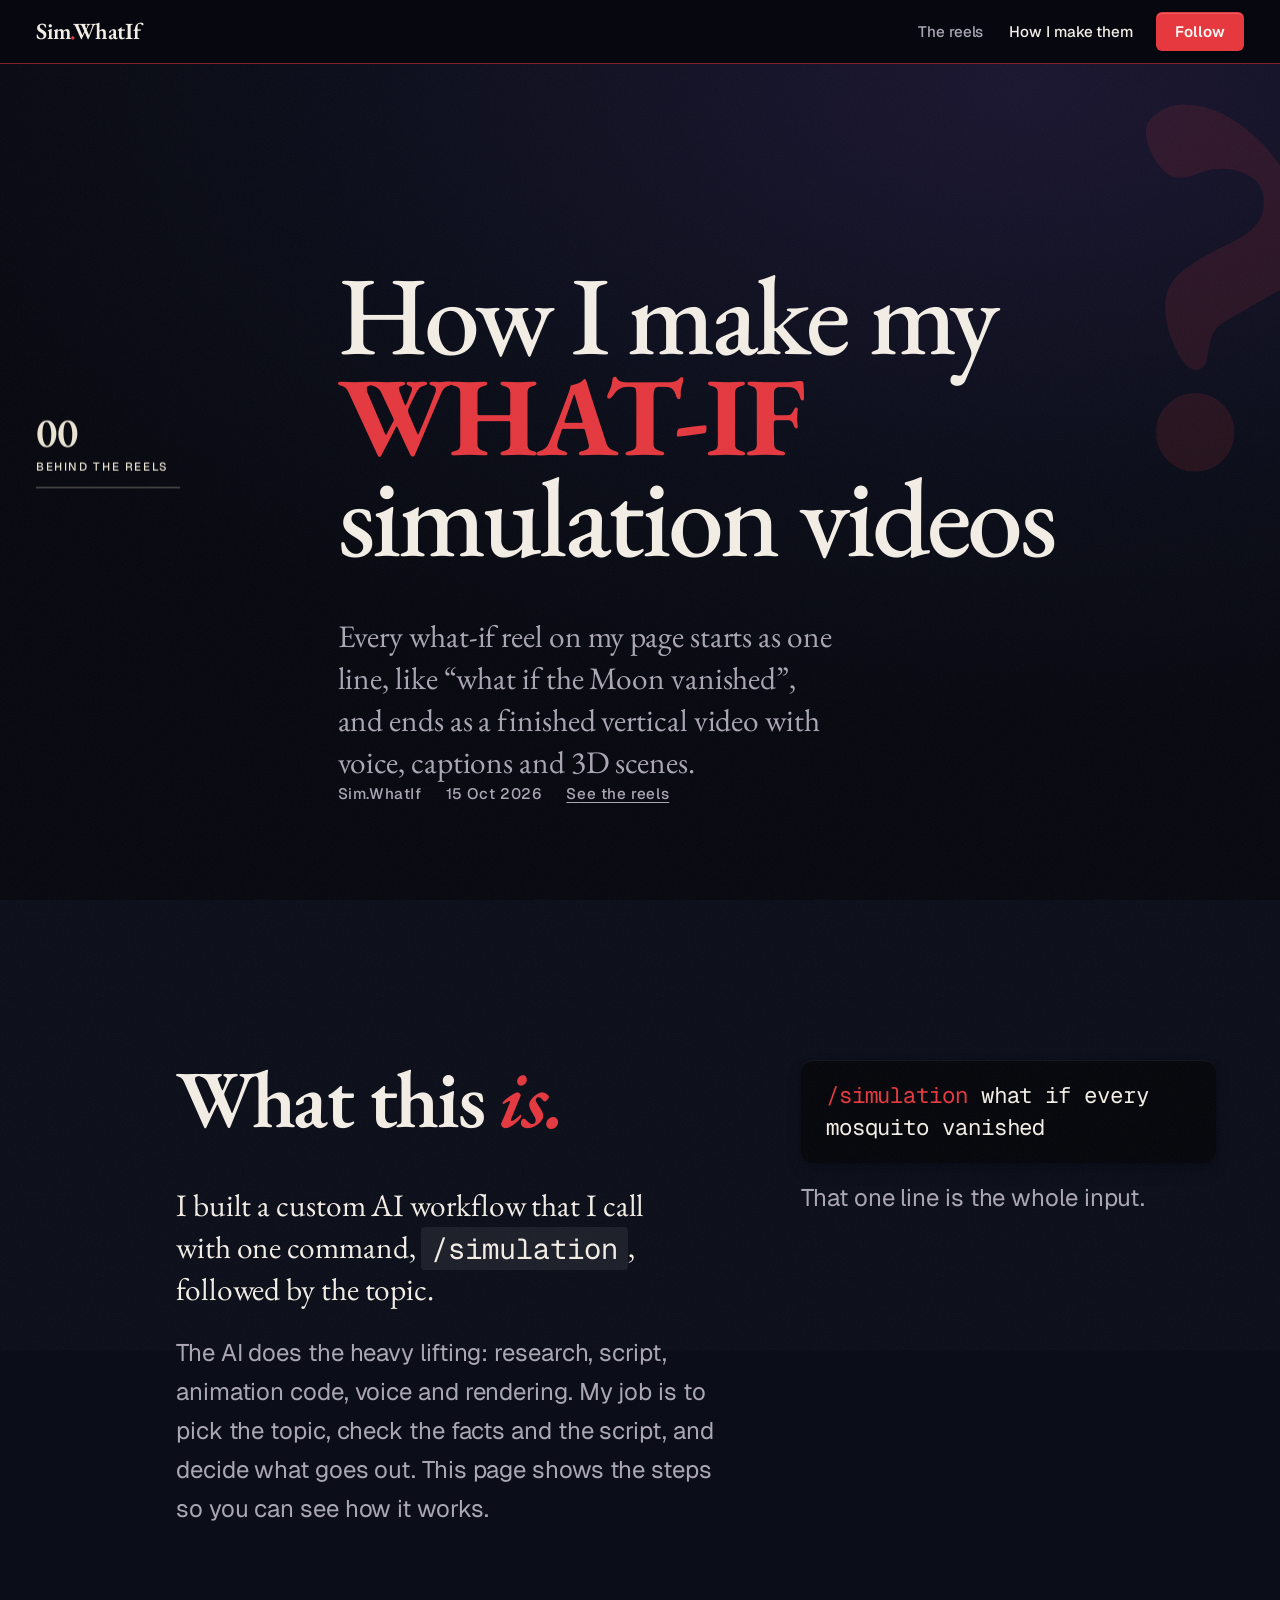
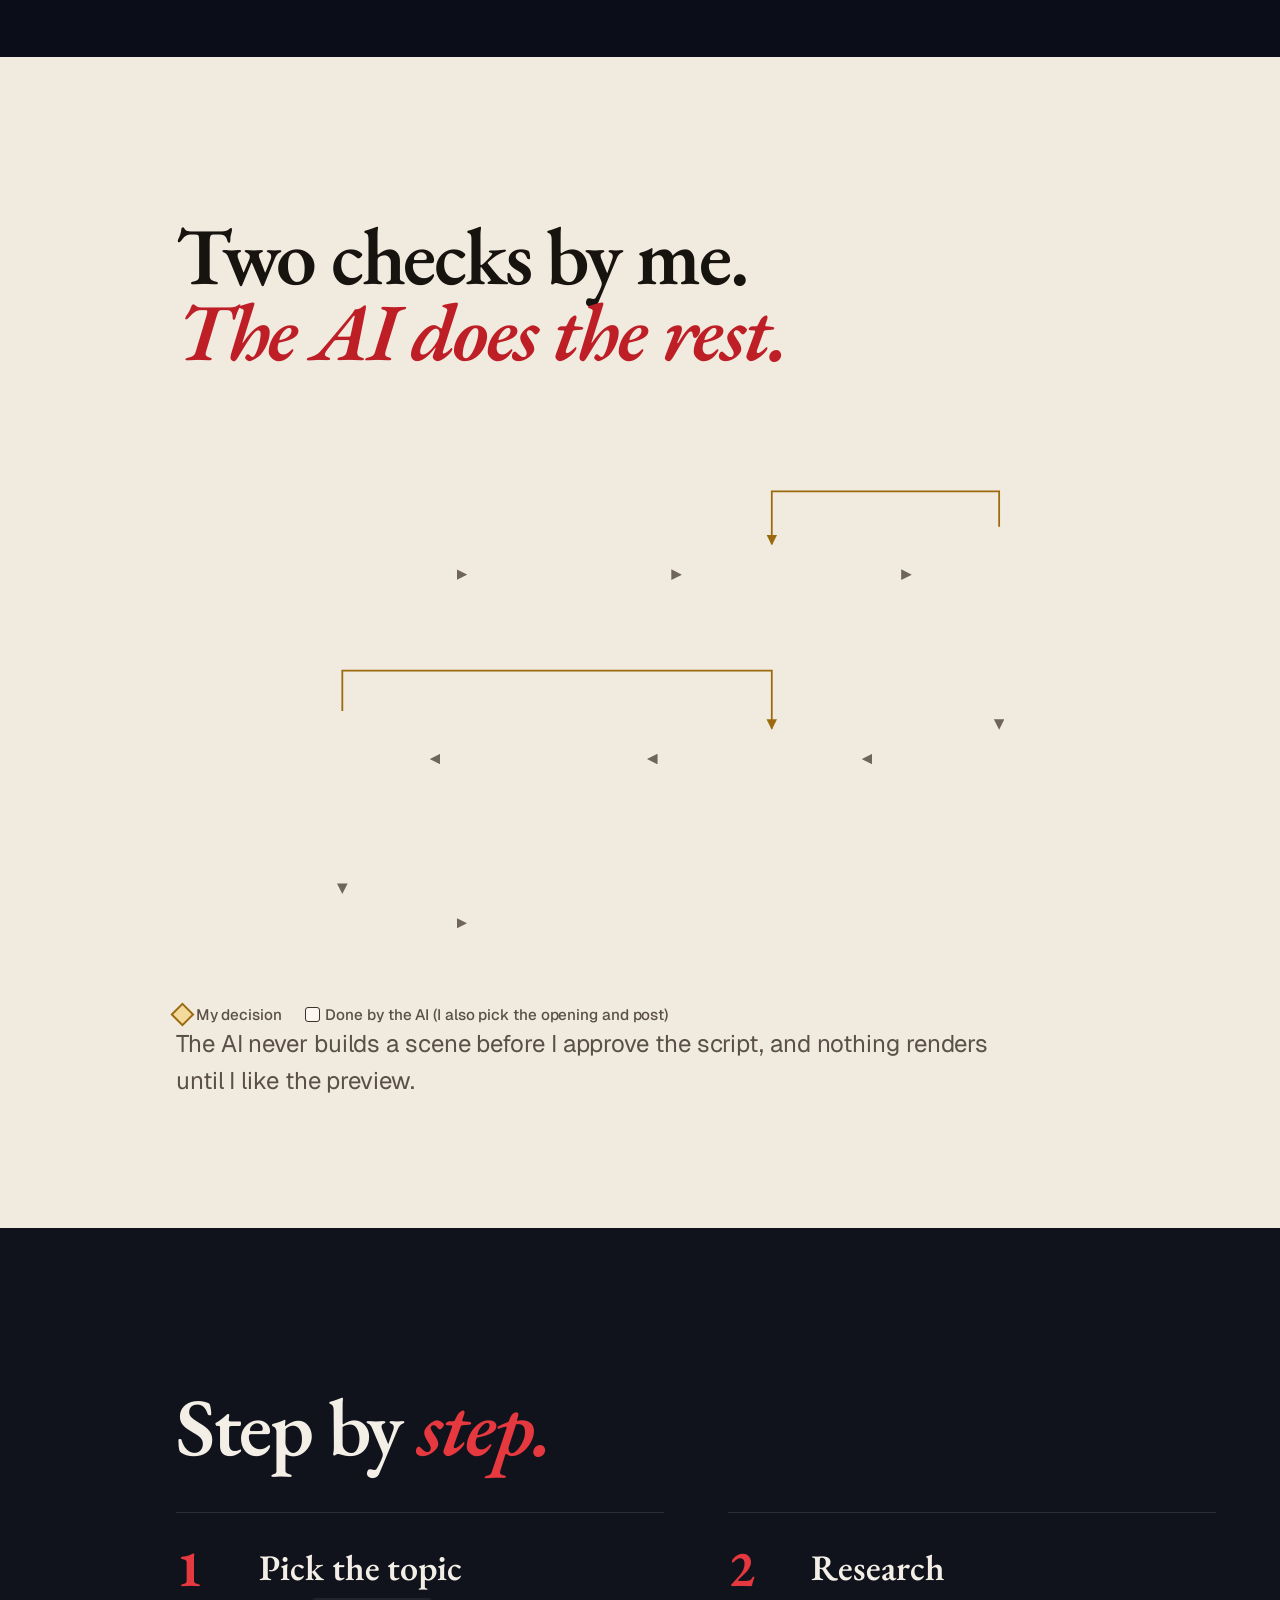
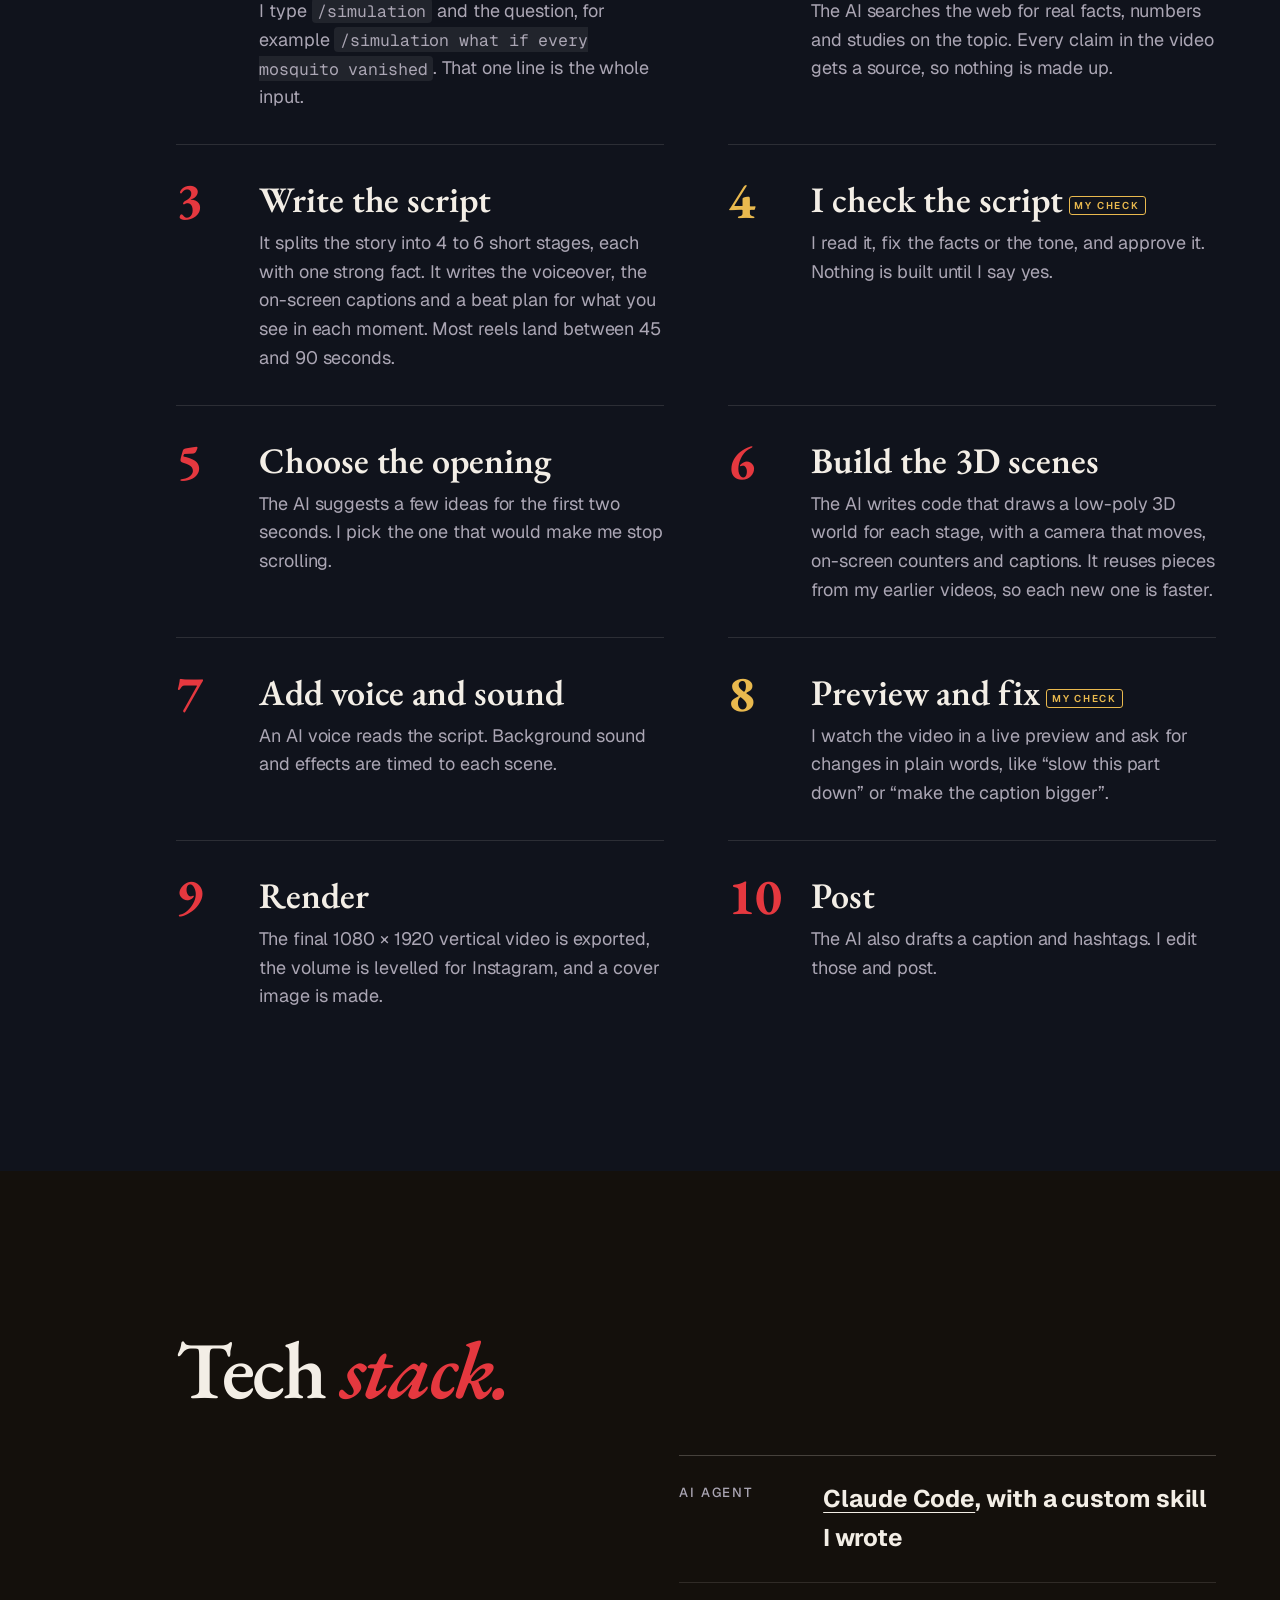
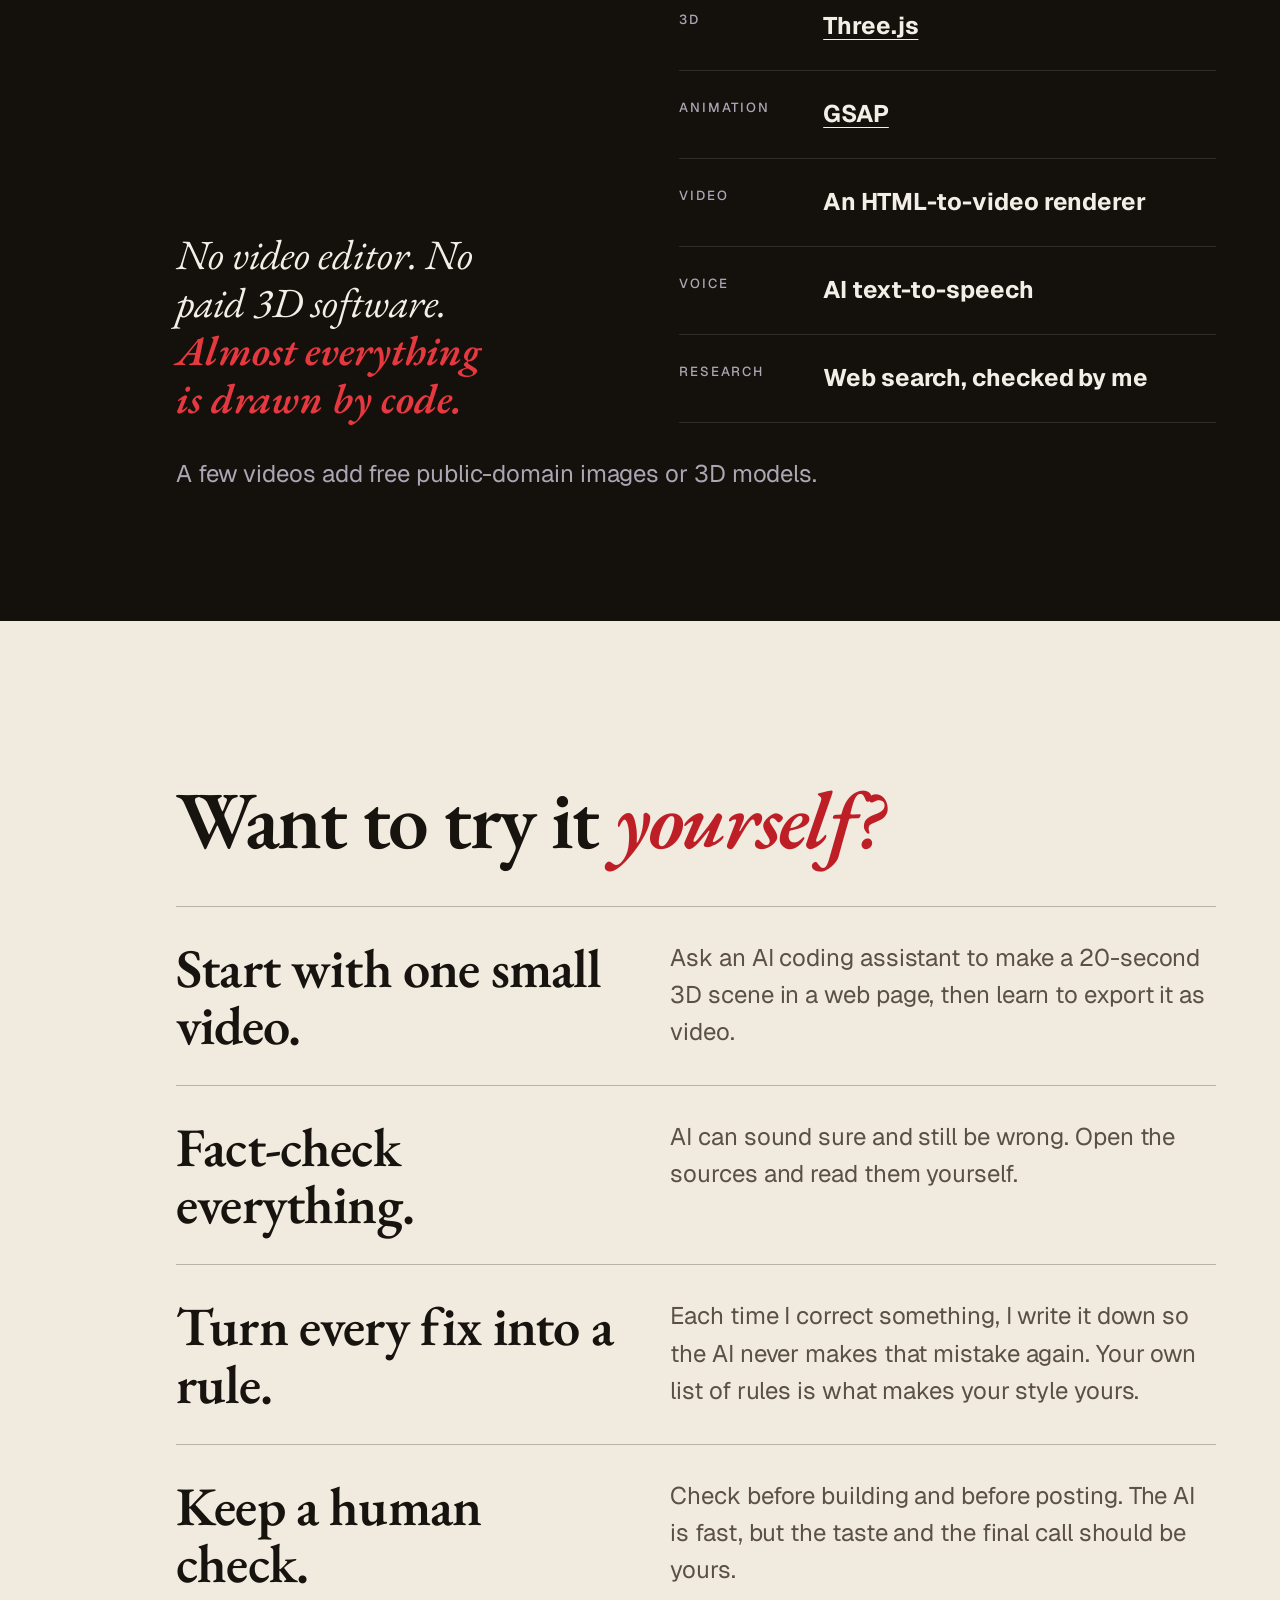
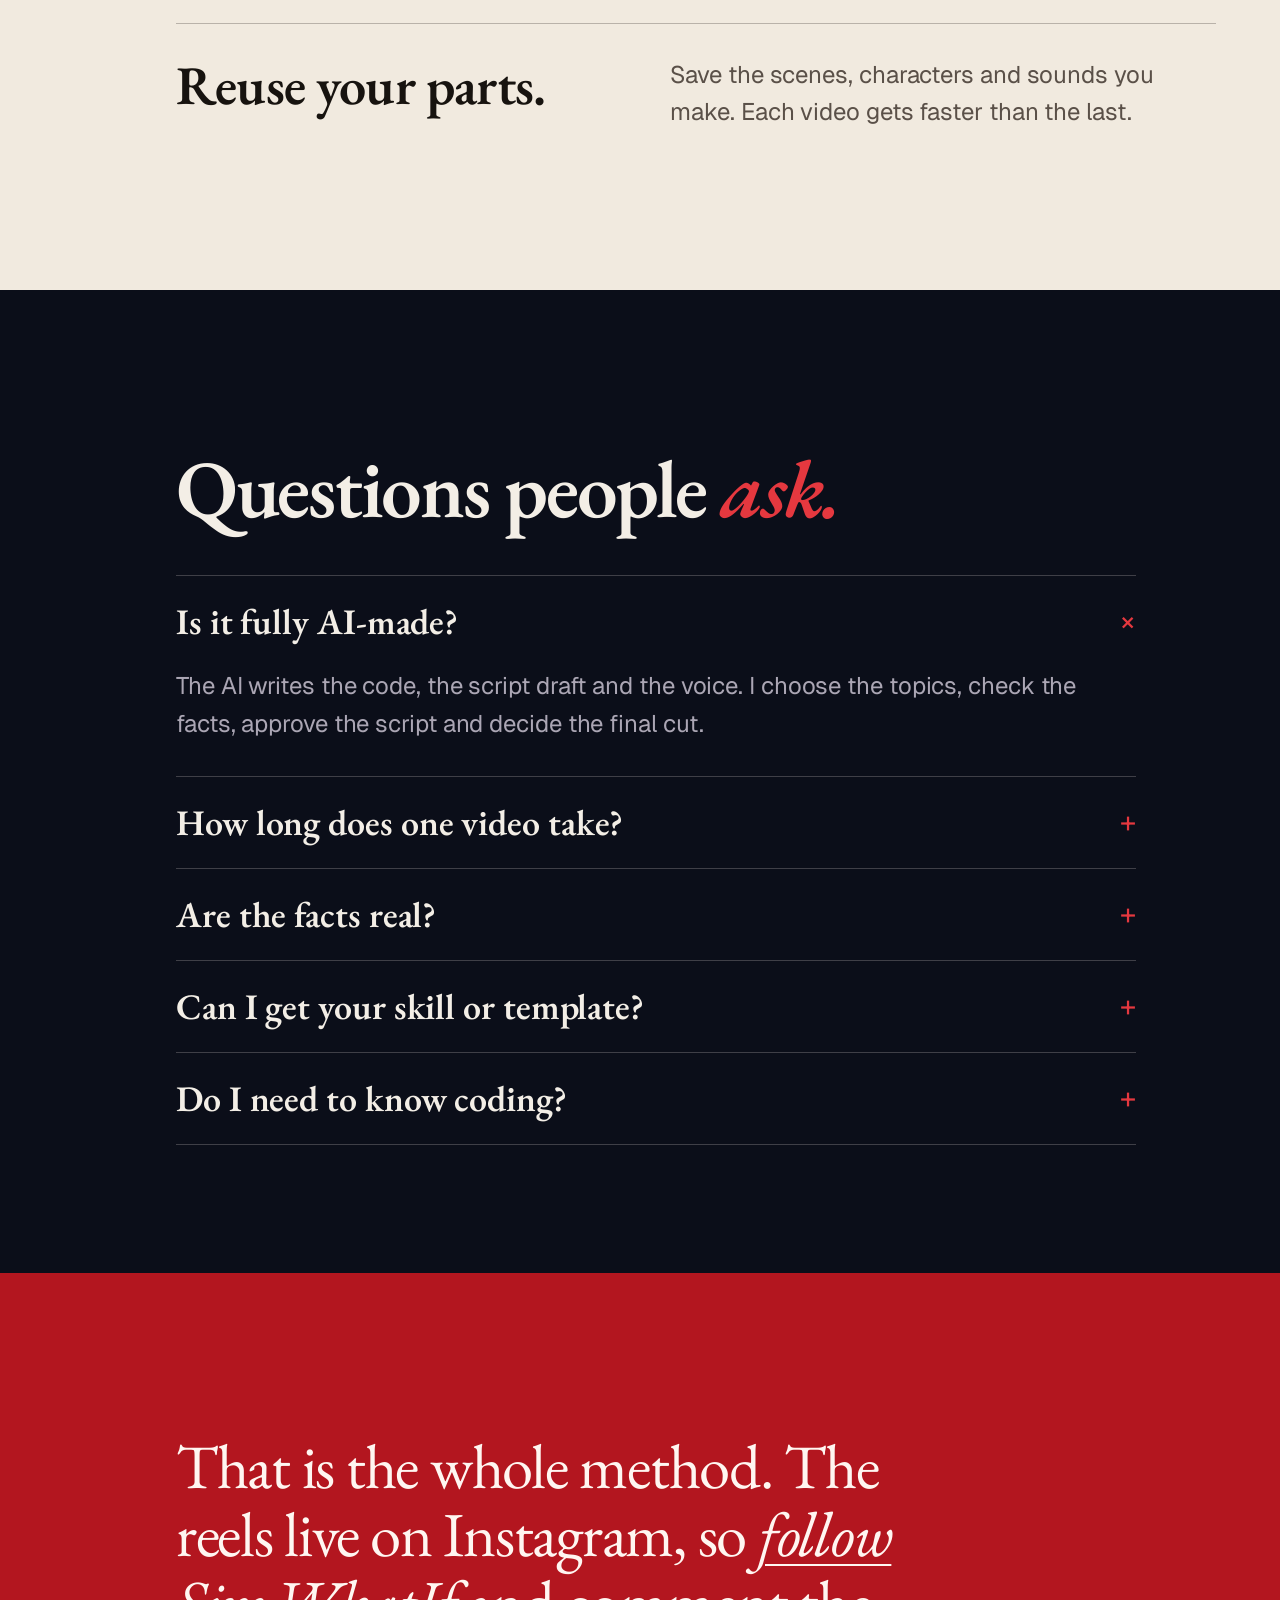
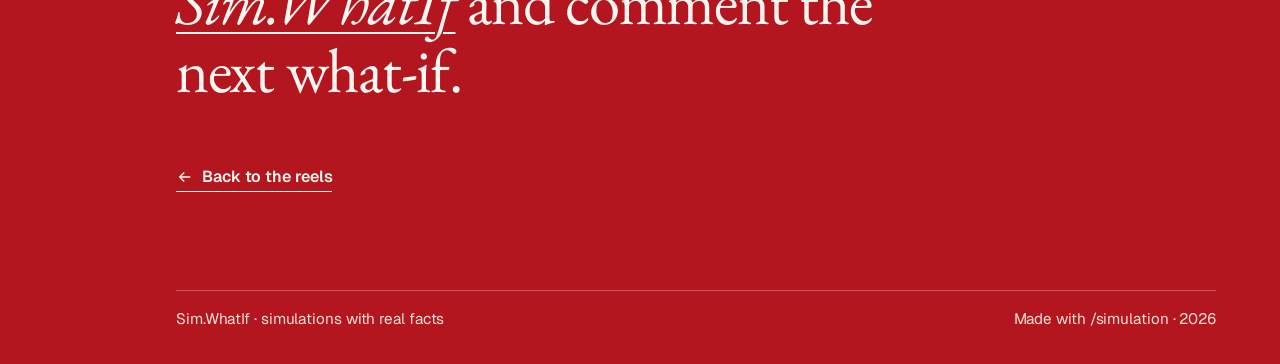
==== how.html @ ac02eaeb "Sim.WhatIf website: home page and how-I-make-them page Co-Authored-By: Claude Opus 5.5 <noreply@anth" ====
<!doctype html>
<html lang="en">
<head>
<meta charset="utf-8">
<meta name="viewport" content="width=device-width, initial-scale=1, viewport-fit=cover">
<title>How I make them · Sim.WhatIf</title>
<meta name="description" content="How every Sim.WhatIf reel is made: one line in, research, script, 3D scenes in code, voice and render, with two human checks.">
<link rel="icon" href="data:image/svg+xml,<svg xmlns='http://www.w3.org/2000/svg' viewBox='0 0 32 32'><rect width='32' height='32' rx='7' fill='%230A0D18'/><text x='16' y='23' font-family='Georgia,serif' font-size='19' font-weight='700' text-anchor='middle' fill='%23E5383F'>?</text></svg>">
<link rel="preconnect" href="https://fonts.googleapis.com">
<link rel="preconnect" href="https://fonts.gstatic.com" crossorigin>
<link rel="stylesheet" href="https://fonts.googleapis.com/css2?family=Geist:wght@400;500;600&family=Geist+Mono:wght@400&display=swap">
<link rel="preload" href="assets/EBGaramond.ttf" as="font" type="font/ttf" crossorigin>
<link rel="stylesheet" href="scrollcraft.css">
<link rel="stylesheet" href="site.css">
<style>
  .bar { grid-template-columns: 1fr auto; }
  .ch { position: relative; padding: calc(var(--bar-h) + var(--sc-9)) var(--sc-gutter) var(--sc-10); }
  .ch__in { max-width: 72rem; margin-inline: auto; padding-left: var(--folio-w, 0); }
  .ch h2 { font-family: var(--sc-font-display); font-weight: 600; font-size: clamp(2.6rem, 1.4rem + 4.6vw, 6rem); line-height: 0.94; letter-spacing: -0.028em; margin: 0 0 var(--sc-7); text-wrap: balance; }
  .ch h2 em { color: var(--sc-accent); font-style: italic; }
  .ch p { margin: 0; }
  .lead { font-family: var(--sc-font-display); font-size: clamp(1.35rem, 1rem + 1.2vw, 2.05rem); line-height: 1.34; max-width: 34ch; text-wrap: pretty; }
  .body { font-size: var(--sc-t-lg); line-height: 1.62; color: var(--sc-ink-soft); max-width: 58ch; }
  code { font-family: var(--sc-font-mono); font-size: 0.92em; padding: 0.1em 0.35em; border-radius: 4px; background: rgb(255 255 255 / 0.07); }

  /* paper chapters: hard cut to a light ground, ink and accents re-keyed */
  .paper { --sc-ink: #17130F; --sc-ink-soft: #5A5048; --sc-accent: #BE1F27; --gold: #9A6A0C; --sc-hairline: rgb(23 19 15 / 0.14); --sc-hairline-strong: rgb(23 19 15 / 0.26); background: #F1EADF; color: var(--sc-ink); }
  .paper code { background: rgb(23 19 15 / 0.07); }

  /* --------------------------------------------------------------- folio -- */
  .folio {
    position: fixed; z-index: 20; left: clamp(1rem, 3vw, 2.25rem); top: 50%; translate: 0 -50%;
    display: grid; gap: 0.35rem; width: 9rem; pointer-events: none; mix-blend-mode: difference; color: #F3EEE6;
  }
  .folio b { font: 600 2.6rem/1 var(--sc-font-display); font-variant-numeric: tabular-nums; }
  .folio span { font: 500 0.72rem/1.35 var(--sc-font-text); letter-spacing: 0.14em; text-transform: uppercase; }
  .folio__bar { height: 2px; background: rgb(243 238 230 / 0.25); position: relative; margin-top: 0.4rem; }
  .folio__bar i { position: absolute; inset: 0; transform-origin: 0 50%; transform: scaleX(0); background: #F3EEE6; }
  @media (min-width: 1180px) { :root { --folio-w: 7rem; } }
  @media (max-width: 1179px) { .folio { display: none; } }

  /* ---------------------------------------------------------- title page -- */
  .title { min-height: 100svh; display: grid; align-content: end; background: radial-gradient(90% 70% at 80% 10%, #1A1530 0%, #0A0D19 60%, #07080F 100%); padding-bottom: var(--sc-9); overflow: clip; }
  .title__q { position: absolute; right: -4vw; top: 6vh; font: 700 clamp(18rem, 10rem + 30vw, 46rem)/0.8 var(--sc-font-display); color: var(--sc-accent); opacity: 0.12; pointer-events: none; }
  .title h1 { font-family: var(--sc-font-display); font-weight: 500; font-size: clamp(3rem, 1.4rem + 7vw, 9.5rem); line-height: 0.9; letter-spacing: -0.03em; margin: 0; max-width: 13ch; text-wrap: balance; }
  .title h1 em { display: block; color: var(--sc-accent); font-weight: 700; font-style: normal; text-transform: uppercase; letter-spacing: -0.02em; }
  .title .lead { margin-top: var(--sc-7); color: var(--sc-ink-soft); }
  .byline { margin-top: var(--sc-7); display: flex; gap: var(--sc-5); flex-wrap: wrap; font: 500 var(--sc-t-sm)/1.4 var(--sc-font-text); color: var(--sc-ink-soft); letter-spacing: 0.04em; }
  .byline a { text-underline-offset: 0.2em; }

  /* ---------------------------------------------------------- ch1 intro -- */
  .ch--intro { background: #0B0E19; }
  .intro { display: grid; grid-template-columns: 1.15fr 0.85fr; gap: var(--sc-8); align-items: start; }
  .intro .body { margin-top: var(--sc-5); }
  .intro__cmd { margin-top: var(--sc-7); font: 400 clamp(1rem, 0.8rem + 0.8vw, 1.4rem)/1.4 var(--sc-font-mono); padding: 0.9em 1.1em; border-radius: var(--sc-r-md); background: #05060B; box-shadow: var(--sc-e2), inset 0 1px 0 rgb(255 255 255 / 0.06); }
  .intro__cmd b { color: var(--sc-accent); font-weight: 400; }

  /* ------------------------------------------------------- ch2 pipeline -- */
  .flow { margin-top: var(--sc-4); }
  .flow svg { display: block; width: 100%; height: auto; overflow: visible; }
  .flow .vert { display: none; }
  @media (max-width: 700px) { .flow .horiz { display: none; } .flow .vert { display: block; max-width: 26rem; margin-inline: auto; } }
  .flow text { font-family: var(--sc-font-text); }
  .n-box { fill: #FBF7F0; stroke: #3A322B; stroke-width: 1.25; }
  .n-dia { fill: #F1EADF; stroke: var(--gold); stroke-width: 2; transition: fill 300ms var(--sc-ease-out); }
  .n-dia.lit { fill: #F3D99A; }
  .n-post { stroke: var(--sc-accent); stroke-width: 2; }
  .n-label { font-size: 14px; fill: #17130F; }
  .n-strong { font-weight: 600; }
  .e-line { fill: none; stroke: #6F655B; stroke-width: 1.4; }
  .e-loop { stroke: var(--gold); stroke-dasharray: none; }
  .e-label { font-size: 12px; fill: #5A5048; }
  .node { transition: opacity 260ms var(--sc-ease-out), transform 260ms var(--sc-ease-out); }
  .flow__note { margin-top: var(--sc-7); max-width: 52ch; font-size: var(--sc-t-lg); line-height: 1.55; color: var(--sc-ink-soft); }
  .flow__key { margin-top: var(--sc-4); font: 500 var(--sc-t-sm)/1.4 var(--sc-font-text); color: var(--sc-ink-soft); display: flex; gap: var(--sc-5); flex-wrap: wrap; }
  .flow__key i { display: inline-block; width: 0.85em; height: 0.85em; margin-right: 0.45em; vertical-align: -0.08em; }
  .k-me { background: #F3D99A; outline: 2px solid var(--gold); rotate: 45deg; }
  .k-ai { background: #FBF7F0; outline: 1.25px solid #3A322B; border-radius: 2px; }

  /* ---------------------------------------------------------- ch3 steps -- */
  .ch--steps { background: #10131C; }
  .steps { list-style: none; margin: 0; padding: 0; display: grid; grid-template-columns: 1fr 1fr; column-gap: var(--sc-8); }
  .steps li { display: grid; grid-template-columns: 4.2rem 1fr; gap: var(--sc-4); padding: var(--sc-6) 0; border-top: 1px solid var(--sc-hairline); }
  .steps li > b { font: 700 3.2rem/0.9 var(--sc-font-display); color: var(--sc-accent); font-variant-numeric: lining-nums; }
  .steps h3 { margin: 0.15rem 0 var(--sc-2); font-family: var(--sc-font-display); font-weight: 600; font-size: var(--sc-t-xl); line-height: 1.15; }
  .steps p { color: var(--sc-ink-soft); line-height: 1.6; }
  .steps li.me > b { color: var(--gold); }
  .steps li.me h3::after { content: "my check"; margin-left: 0.6em; padding: 0.2em 0.5em; vertical-align: 0.3em; font: 600 0.62rem/1 var(--sc-font-text); letter-spacing: 0.18em; text-transform: uppercase; color: var(--gold); border: 1.5px solid var(--gold); border-radius: 3px; }

  /* ---------------------------------------------------------- ch4 stack -- */
  .ch--stack { background: #14100C; }
  .stack-grid { display: grid; grid-template-columns: 0.9fr 1.1fr; gap: var(--sc-8); align-items: end; }
  .stack-list { list-style: none; margin: 0; padding: 0; border-top: 1px solid var(--sc-hairline-strong); }
  .stack-list li { display: grid; grid-template-columns: 8rem 1fr; gap: var(--sc-4); padding: var(--sc-5) 0; border-bottom: 1px solid var(--sc-hairline); font-size: var(--sc-t-lg); }
  .stack-list span { font: 500 var(--sc-t-xs)/2 var(--sc-font-text); letter-spacing: 0.14em; text-transform: uppercase; color: var(--sc-ink-soft); }
  .stack-list a { text-underline-offset: 0.2em; text-decoration-thickness: 1px; }
  .big-note { font-family: var(--sc-font-display); font-style: italic; font-size: clamp(1.6rem, 1rem + 2vw, 2.8rem); line-height: 1.15; max-width: 16ch; }
  .big-note b { color: var(--sc-accent); font-weight: 600; }

  /* ----------------------------------------------------------- ch5 tips -- */
  .tips { list-style: none; margin: 0; padding: 0; counter-reset: tip; }
  .tips li { display: grid; grid-template-columns: minmax(14rem, 0.9fr) 1.1fr; gap: var(--sc-7); padding: var(--sc-6) 0; border-top: 1px solid var(--sc-hairline-strong); }
  .tips h3 { margin: 0; font-family: var(--sc-font-display); font-weight: 600; font-size: var(--sc-t-2xl); line-height: 1.05; letter-spacing: -0.015em; }
  .tips p { font-size: var(--sc-t-lg); line-height: 1.55; color: var(--sc-ink-soft); max-width: 46ch; }

  /* ------------------------------------------------------------ ch6 faq -- */
  .ch--faq { background: #0B0E19; }
  .faq { border-top: 1px solid var(--sc-hairline-strong); max-width: 60rem; }
  .faq details { border-bottom: 1px solid var(--sc-hairline-strong); }
  .faq summary {
    list-style: none; cursor: pointer; display: flex; justify-content: space-between; align-items: center; gap: var(--sc-5);
    padding: var(--sc-5) 0; font-family: var(--sc-font-display); font-weight: 600; font-size: var(--sc-t-xl); line-height: 1.2;
  }
  .faq summary::-webkit-details-marker { display: none; }
  .faq summary::after { content: "+"; flex: none; font: 400 1.8rem/1 var(--sc-font-text); color: var(--sc-accent); transition: rotate 200ms var(--sc-ease-out); }
  .faq details[open] summary::after { rotate: 45deg; }
  .faq details p { padding: 0 0 var(--sc-6); max-width: 58ch; font-size: var(--sc-t-lg); line-height: 1.6; color: var(--sc-ink-soft); }
  @media (hover: hover) and (pointer: fine) { .faq summary:hover { color: var(--sc-accent); } }

  /* -------------------------------------------------------------- colophon -- */
  .colophon { --sc-ink: #FFF6F1; --sc-ink-soft: #FFE1DA; color: var(--sc-ink); background: #B3161F; padding: calc(var(--bar-h) + var(--sc-9)) var(--sc-gutter) var(--sc-6); }
  .colophon__in { max-width: 72rem; margin-inline: auto; padding-left: var(--folio-w, 0); }
  .colophon p.end { font-family: var(--sc-font-display); font-size: clamp(2rem, 1.2rem + 3.4vw, 4.6rem); line-height: 1.08; letter-spacing: -0.02em; max-width: 24ch; margin: 0; }
  .colophon p.end a { text-decoration-thickness: 2px; text-underline-offset: 0.12em; font-style: italic; }
  @media (hover: hover) and (pointer: fine) { .colophon p.end a:hover { text-decoration-thickness: 4px; } }
  .colophon .back { margin-top: var(--sc-8); display: inline-flex; gap: 0.5em; align-items: center; font: 600 1rem/1 var(--sc-font-text); text-decoration: none; border-bottom: 1px solid currentColor; padding-bottom: 0.3em; }
  .colophon .foot { margin-top: var(--sc-9); display: flex; justify-content: space-between; flex-wrap: wrap; gap: var(--sc-4); border-top: 1px solid rgb(255 246 241 / 0.3); padding-top: var(--sc-4); font-size: var(--sc-t-sm); color: var(--sc-ink-soft); }
  .colophon a:focus-visible, .paper a:focus-visible, .paper summary:focus-visible { outline-color: currentColor; }

  @media (max-width: 860px) {
    .intro, .stack-grid { grid-template-columns: 1fr; gap: var(--sc-6); }
    .steps { grid-template-columns: 1fr; }
    .tips li { grid-template-columns: 1fr; gap: var(--sc-3); }
    .ch { padding-top: calc(var(--bar-h) + var(--sc-8)); padding-bottom: var(--sc-9); }
    .stack-list li { grid-template-columns: 6.2rem 1fr; }
    .steps li { grid-template-columns: 3.2rem 1fr; }
    .steps li > b { font-size: 2.5rem; }
  }
</style>
</head>
<body>

<div class="sc-grain" aria-hidden="true"></div>

<header class="bar">
  <a class="bar__mark" href="index.html" aria-label="Sim.WhatIf home">Sim<i>.</i>WhatIf</a>
  <div class="bar__right">
    <a class="bar__link" href="index.html">The reels</a>
    <a class="bar__link" href="how.html" aria-current="page">How I make them</a>
    <a class="btn" href="https://www.instagram.com/sim.whatif/" rel="noopener" target="_blank">Follow</a>
  </div>
</header>

<aside class="folio" aria-hidden="true"><b id="folioNum">00</b><span id="folioTitle">Title</span><span class="folio__bar"><i id="folioBar"></i></span></aside>

<main>

  <!-- TITLE PAGE: type only -->
  <section class="ch title" data-sc-act="flow" data-chapter="00" data-title="Behind the reels">
    <span class="title__q" aria-hidden="true">?</span>
    <div class="ch__in" data-sc-in data-sc-stagger="90">
      <h1>How I make my <em>what-if</em> simulation videos</h1>
      <p class="lead">Every what-if reel on my page starts as one line, like “what if the Moon vanished”, and ends as a finished vertical video with voice, captions and 3D scenes.</p>
      <p class="byline"><span>Sim.WhatIf</span><span>15 Oct 2026</span><a href="index.html">See the reels</a></p>
    </div>
  </section>

  <!-- 01 WHAT THIS IS -->
  <section class="ch ch--intro" data-sc-act="flow" data-chapter="01" data-title="What this is">
    <div class="ch__in intro">
      <div data-sc-in data-sc-stagger="80">
        <h2>What this <em>is.</em></h2>
        <p class="lead">I built a custom AI workflow that I call with one command, <code>/simulation</code>, followed by the topic.</p>
        <p class="body">The AI does the heavy lifting: research, script, animation code, voice and rendering. My job is to pick the topic, check the facts and the script, and decide what goes out. This page shows the steps so you can see how it works.</p>
      </div>
      <div data-sc-in>
        <p class="intro__cmd"><b>/simulation</b> what if every mosquito vanished</p>
        <p class="body" style="margin-top: var(--sc-4)">That one line is the whole input.</p>
      </div>
    </div>
  </section>

  <!-- 02 THE BIG PICTURE: the pipeline draws itself -->
  <section class="ch paper" id="flowCh" data-sc-act="flow" data-chapter="02" data-title="The big picture">
    <div class="ch__in">
      <h2 data-sc-in>Two checks by me. <em>The AI does the rest.</em></h2>
      <figure class="flow" role="img" aria-label="The simulation flow: type the topic, research facts, write the script, my script check, pick the opening, build 3D scenes, voice and sound, my preview check, render video, caption and post. A failed check loops back.">
        <svg class="horiz" viewBox="0 0 760 450" id="flowH"></svg>
        <svg class="vert" viewBox="0 0 360 850" id="flowV"></svg>
      </figure>
      <p class="flow__key" aria-hidden="true"><span><i class="k-me"></i>My decision</span><span><i class="k-ai"></i>Done by the AI (I also pick the opening and post)</span></p>
      <p class="flow__note">The AI never builds a scene before I approve the script, and nothing renders until I like the preview.</p>
    </div>
  </section>

  <!-- 03 STEP BY STEP -->
  <section class="ch ch--steps" data-sc-act="flow" data-chapter="03" data-title="Step by step">
    <div class="ch__in">
      <h2 data-sc-in>Step by <em>step.</em></h2>
      <ol class="steps" data-sc-in data-sc-stagger="45">
        <li><b>1</b><div><h3>Pick the topic</h3><p>I type <code>/simulation</code> and the question, for example <code>/simulation what if every mosquito vanished</code>. That one line is the whole input.</p></div></li>
        <li><b>2</b><div><h3>Research</h3><p>The AI searches the web for real facts, numbers and studies on the topic. Every claim in the video gets a source, so nothing is made up.</p></div></li>
        <li><b>3</b><div><h3>Write the script</h3><p>It splits the story into 4 to 6 short stages, each with one strong fact. It writes the voiceover, the on-screen captions and a beat plan for what you see in each moment. Most reels land between 45 and 90 seconds.</p></div></li>
        <li class="me"><b>4</b><div><h3>I check the script</h3><p>I read it, fix the facts or the tone, and approve it. Nothing is built until I say yes.</p></div></li>
        <li><b>5</b><div><h3>Choose the opening</h3><p>The AI suggests a few ideas for the first two seconds. I pick the one that would make me stop scrolling.</p></div></li>
        <li><b>6</b><div><h3>Build the 3D scenes</h3><p>The AI writes code that draws a low-poly 3D world for each stage, with a camera that moves, on-screen counters and captions. It reuses pieces from my earlier videos, so each new one is faster.</p></div></li>
        <li><b>7</b><div><h3>Add voice and sound</h3><p>An AI voice reads the script. Background sound and effects are timed to each scene.</p></div></li>
        <li class="me"><b>8</b><div><h3>Preview and fix</h3><p>I watch the video in a live preview and ask for changes in plain words, like “slow this part down” or “make the caption bigger”.</p></div></li>
        <li><b>9</b><div><h3>Render</h3><p>The final 1080 × 1920 vertical video is exported, the volume is levelled for Instagram, and a cover image is made.</p></div></li>
        <li><b>10</b><div><h3>Post</h3><p>The AI also drafts a caption and hashtags. I edit those and post.</p></div></li>
      </ol>
    </div>
  </section>

  <!-- 04 TECH STACK -->
  <section class="ch ch--stack" data-sc-act="flow" data-chapter="04" data-title="Tech stack">
    <div class="ch__in">
      <h2 data-sc-in>Tech <em>stack.</em></h2>
      <div class="stack-grid">
        <p class="big-note" data-sc-in>No video editor. No paid 3D software. <b>Almost everything is drawn by code.</b></p>
        <ul class="stack-list" data-sc-in data-sc-stagger="50">
          <li><span>AI agent</span><b><a href="https://claude.com/claude-code" rel="noopener" target="_blank">Claude Code</a>, with a custom skill I wrote</b></li>
          <li><span>3D</span><b><a href="https://threejs.org" rel="noopener" target="_blank">Three.js</a></b></li>
          <li><span>Animation</span><b><a href="https://gsap.com" rel="noopener" target="_blank">GSAP</a></b></li>
          <li><span>Video</span><b>An HTML-to-video renderer</b></li>
          <li><span>Voice</span><b>AI text-to-speech</b></li>
          <li><span>Research</span><b>Web search, checked by me</b></li>
        </ul>
      </div>
      <p class="body" style="margin-top: var(--sc-6)">A few videos add free public-domain images or 3D models.</p>
    </div>
  </section>

  <!-- 05 TRY IT -->
  <section class="ch paper" data-sc-act="flow" data-chapter="05" data-title="Try it yourself">
    <div class="ch__in">
      <h2 data-sc-in>Want to try it <em>yourself?</em></h2>
      <ul class="tips" data-sc-in data-sc-stagger="60">
        <li><h3>Start with one small video.</h3><p>Ask an AI coding assistant to make a 20-second 3D scene in a web page, then learn to export it as video.</p></li>
        <li><h3>Fact-check everything.</h3><p>AI can sound sure and still be wrong. Open the sources and read them yourself.</p></li>
        <li><h3>Turn every fix into a rule.</h3><p>Each time I correct something, I write it down so the AI never makes that mistake again. Your own list of rules is what makes your style yours.</p></li>
        <li><h3>Keep a human check.</h3><p>Check before building and before posting. The AI is fast, but the taste and the final call should be yours.</p></li>
        <li><h3>Reuse your parts.</h3><p>Save the scenes, characters and sounds you make. Each video gets faster than the last.</p></li>
      </ul>
    </div>
  </section>

  <!-- 06 FAQ -->
  <section class="ch ch--faq" data-sc-act="flow" data-chapter="06" data-title="Questions">
    <div class="ch__in">
      <h2 data-sc-in>Questions people <em>ask.</em></h2>
      <div class="faq" data-sc-in>
        <details open><summary>Is it fully AI-made?</summary><p>The AI writes the code, the script draft and the voice. I choose the topics, check the facts, approve the script and decide the final cut.</p></details>
        <details><summary>How long does one video take?</summary><p>It depends on the topic and how many fixes it needs. Most of my time goes into checking and fixing, not waiting.</p></details>
        <details><summary>Are the facts real?</summary><p>Yes. Each video has a source list behind it. If you spot a mistake, comment and I will correct it.</p></details>
        <details><summary>Can I get your skill or template?</summary><p>Not right now. The steps above are the full method; the settings and rules I built up over many videos are my own recipe.</p></details>
        <details><summary>Do I need to know coding?</summary><p>It helps, but not much. You describe what you want in plain words and the AI writes the code. Knowing a little lets you fix things faster.</p></details>
      </div>
    </div>
  </section>

  <!-- COLOPHON -->
  <section class="colophon" data-sc-act="flow" data-chapter="07" data-title="Follow">
    <div class="colophon__in" data-sc-in data-sc-stagger="80">
      <p class="end">That is the whole method. The reels live on Instagram, so <a href="https://www.instagram.com/sim.whatif/" rel="noopener" target="_blank">follow Sim.WhatIf</a> and comment the next what&#8209;if.</p>
      <a class="back" href="index.html"><svg width="18" height="18" viewBox="0 0 24 24" fill="none" stroke="currentColor" stroke-width="2" aria-hidden="true"><path d="M19 12H5M11 6l-6 6 6 6"/></svg>Back to the reels</a>
      <div class="foot"><span>Sim.WhatIf · simulations with real facts</span><span>Made with /simulation · 2026</span></div>
    </div>
  </section>

</main>

<script src="scrollcraft.js"></script>
<script>ScrollCraft.mount(document.body);</script>
<script>
(function () {
  var reduce = matchMedia('(prefers-reduced-motion: reduce)').matches;
  var NS = 'http://www.w3.org/2000/svg';
  var clamp = function (v) { return v < 0 ? 0 : v > 1 ? 1 : v; };

  // ---- the pipeline, in two layouts. Order = the order it draws in.
  var LABELS = ['Type the topic', 'Research facts', 'Write the script', 'Script OK?', 'Pick the opening', 'Build 3D scenes', 'Voice and sound', 'Preview OK?', 'Render video', 'Caption and post'];
  var KIND = ['box', 'box', 'box', 'dia', 'box', 'box', 'box', 'dia', 'box', 'post'];
  var H = {
    W: 144, H: 48, dw: 70, dh: 38,
    pos: [[100,124],[270,124],[440,124],[620,124],[620,270],[440,270],[270,270],[100,270],[100,400],[270,400]],
    edges: [
      { d: 'M172 124H198', after: 0 }, { d: 'M342 124H368', after: 1 }, { d: 'M512 124H550', after: 2 },
      { d: 'M620 86V58H440V100', after: 3, loop: true, label: ['no: revise it', 530, 50] },
      { d: 'M620 162V246', after: 3, label: ['yes', 632, 210] },
      { d: 'M548 270H512', after: 4 }, { d: 'M368 270H342', after: 5 }, { d: 'M198 270H170', after: 6 },
      { d: 'M100 232V200H440V246', after: 7, loop: true, label: ['changes needed', 270, 192] },
      { d: 'M100 308V376', after: 7, label: ['looks right', 112, 346] },
      { d: 'M172 400H198', after: 8 }
    ]
  };
  var V = {
    W: 200, H: 48, dw: 84, dh: 40,
    pos: [[190,40],[190,120],[190,200],[190,290],[190,385],[190,465],[190,545],[190,635],[190,730],[190,810]],
    edges: [
      { d: 'M190 64V96', after: 0 }, { d: 'M190 144V176', after: 1 }, { d: 'M190 224V250', after: 2 },
      { d: 'M106 290H46V200H90', after: 3, loop: true, label: ['no', 52, 252] },
      { d: 'M190 330V361', after: 3, label: ['yes', 200, 350] },
      { d: 'M190 409V441', after: 4 }, { d: 'M190 489V521', after: 5 }, { d: 'M190 569V595', after: 6 },
      { d: 'M106 635H46V465H90', after: 7, loop: true, label: ['fix', 52, 560] },
      { d: 'M190 675V706', after: 7, label: ['yes', 200, 694] },
      { d: 'M190 754V786', after: 8 }
    ]
  };
  function el(tag, attrs, parent) {
    var e = document.createElementNS(NS, tag);
    for (var k in attrs) e.setAttribute(k, attrs[k]);
    if (parent) parent.appendChild(e);
    return e;
  }
  function build(svg, L, id) {
    var defs = el('defs', {}, svg);
    var m = el('marker', { id: id + '-arrow', viewBox: '0 0 10 10', refX: 9, refY: 5, markerWidth: 6, markerHeight: 6, orient: 'auto-start-reverse' }, defs);
    el('path', { d: 'M0 0L10 5L0 10z', fill: '#6F655B' }, m);
    var mg = el('marker', { id: id + '-gold', viewBox: '0 0 10 10', refX: 9, refY: 5, markerWidth: 6, markerHeight: 6, orient: 'auto-start-reverse' }, defs);
    el('path', { d: 'M0 0L10 5L0 10z', fill: '#9A6A0C' }, mg);
    var out = { edges: [], nodes: [], dias: [] };
    L.edges.forEach(function (e) {
      var g = el('g', {}, svg);
      var p = el('path', { d: e.d, 'class': 'e-line' + (e.loop ? ' e-loop' : ''), pathLength: 1, 'stroke-dasharray': 1, 'stroke-dashoffset': reduce ? 0 : 1, 'marker-end': 'url(#' + id + (e.loop ? '-gold' : '-arrow') + ')' }, g);
      var t = null;
      if (e.label) { t = el('text', { x: e.label[1], y: e.label[2], 'class': 'e-label', 'text-anchor': e.label[1] > 600 || e.label[1] < 120 || (id === 'v' && e.label[1] === 200) ? 'start' : 'middle' }, g); t.textContent = e.label[0]; }
      out.edges.push({ p: p, t: t, after: e.after, loop: !!e.loop });
    });
    L.pos.forEach(function (c, i) {
      var g = el('g', { 'class': 'node' }, svg), x = c[0], y = c[1], shape;
      if (KIND[i] === 'dia') {
        shape = el('polygon', { points: (x - L.dw) + ',' + y + ' ' + x + ',' + (y - L.dh) + ' ' + (x + L.dw) + ',' + y + ' ' + x + ',' + (y + L.dh), 'class': 'n-dia' }, g);
        out.dias.push({ el: shape, i: i });
      } else {
        el('rect', { x: x - L.W / 2, y: y - L.H / 2, width: L.W, height: L.H, rx: 8, 'class': 'n-box' + (KIND[i] === 'post' ? ' n-post' : '') }, g);
      }
      var t = el('text', { x: x, y: y + 5, 'text-anchor': 'middle', 'class': 'n-label' + (KIND[i] !== 'box' ? ' n-strong' : '') }, g);
      t.textContent = LABELS[i];
      out.nodes.push(g);
    });
    return out;
  }
  var parts = [build(document.getElementById('flowH'), H, 'h'), build(document.getElementById('flowV'), V, 'v')];
  var flowCh = document.getElementById('flowCh');

  // ---- folio: chapter number, title, progress through the page
  var chapters = Array.prototype.slice.call(document.querySelectorAll('[data-chapter]'));
  var fNum = document.getElementById('folioNum'), fTitle = document.getElementById('folioTitle'), fBar = document.getElementById('folioBar');
  var lastCh = null;

  function frame() {
    var vh = innerHeight, y = scrollY;
    var mid = y + vh * 0.4, cur = chapters[0];
    for (var i = 0; i < chapters.length; i++) { if (chapters[i].offsetTop <= mid) cur = chapters[i]; }
    if (cur !== lastCh) { fNum.textContent = cur.dataset.chapter; fTitle.textContent = cur.dataset.title; lastCh = cur; }
    fBar.style.transform = 'scaleX(' + clamp(y / (document.documentElement.scrollHeight - vh)).toFixed(4) + ')';

    // draw the flow: 0 when the chapter top is at 70% of the screen, 1 a little before it leaves
    var r = flowCh.getBoundingClientRect();
    var k = reduce ? 1 : clamp((vh * 0.7 - r.top) / (r.height * 0.62));
    var t = k * 10.4;
    parts.forEach(function (P) {
      P.nodes.forEach(function (g, i) {
        var a = clamp((t - i) * 2.2);
        g.style.opacity = a.toFixed(3);
        g.style.transform = 'translateY(' + ((1 - a) * 6).toFixed(2) + 'px)';
      });
      P.edges.forEach(function (e) {
        var a = clamp((t - e.after - (e.loop ? 0.45 : 0.4)) * (e.loop ? 1.6 : 2.4));
        e.p.setAttribute('stroke-dashoffset', (1 - a).toFixed(3));
        if (e.t) e.t.style.opacity = a > 0.6 ? 1 : 0;
      });
      P.dias.forEach(function (d) { d.el.classList.toggle('lit', t > d.i + 0.5); });
    });
    requestAnimationFrame(frame);
  }
  requestAnimationFrame(frame);
})();
</script>
</body>
</html>
---- scrollcraft.css ----
/* ============================================================================
   scrollcraft.css: the taste floor
   ----------------------------------------------------------------------------
   Two layers, and the split matters:

     TOKENS   what you override per brand. Colour roles, the type ramp, the
              spacing scale, elevation, motion. A brand is ~12 values.
     DEVICES  what the engine drives. Do not restyle these to taste; they are
              the mechanism. Style your own markup instead.

   Nothing here draws a "component". There are no card, badge, or pill classes,
   because a stylesheet that ships those is how every page built on it ends up
   with the same shapes. You get a floor and a vocabulary; the composition is
   yours.
   ========================================================================== */

/* ---------------------------------------------------------------- tokens -- */
:root {
  /* --- colour roles. Override these six and the page is rebranded. -------- */
  --sc-canvas:      #08090b;   /* the page ground. Drift interpolates this.   */
  --sc-surface:     #101217;   /* anything raised off the ground             */
  --sc-ink:         #f4f2ef;   /* primary text                               */
  --sc-ink-soft:    #9a9ba1;   /* secondary text. Tinted, never flat gray.   */
  --sc-accent:      #d8ff3e;   /* ONE accent. It owns a region, not confetti. */
  --sc-accent-ink:  #08090b;   /* text that sits on the accent               */

  --sc-hairline:    color-mix(in oklab, var(--sc-ink) 12%, transparent);
  --sc-hairline-strong: color-mix(in oklab, var(--sc-ink) 22%, transparent);

  /* --- type. Two families max. Display carries voice, text carries prose. - */
  --sc-font-display: "Instrument Sans", "Geist", system-ui, sans-serif;
  --sc-font-text:    "Geist", system-ui, sans-serif;
  --sc-font-mono:    "Geist Mono", ui-monospace, monospace;

  /* Fluid ramp. Tracking tightens as size grows because a face set at 6rem
     with 0 tracking reads loose; this is optical correction, not decoration. */
  --sc-t-xs:   clamp(0.75rem, 0.72rem + 0.15vw, 0.82rem);
  --sc-t-sm:   clamp(0.875rem, 0.84rem + 0.18vw, 0.95rem);
  --sc-t-base: clamp(1rem, 0.96rem + 0.22vw, 1.125rem);
  --sc-t-lg:   clamp(1.2rem, 1.1rem + 0.5vw, 1.5rem);
  --sc-t-xl:   clamp(1.6rem, 1.35rem + 1.2vw, 2.25rem);
  --sc-t-2xl:  clamp(2.1rem, 1.6rem + 2.4vw, 3.4rem);
  --sc-t-3xl:  clamp(2.8rem, 1.9rem + 4.2vw, 5rem);
  --sc-t-4xl:  clamp(3.4rem, 1.9rem + 6.6vw, 7.5rem);

  --sc-track-tight:  -0.035em;
  --sc-track-snug:   -0.02em;
  --sc-track-normal: -0.005em;
  --sc-track-wide:    0.08em;

  --sc-leading-none: 0.94;
  --sc-leading-tight: 1.06;
  --sc-leading-body: 1.62;

  --sc-measure: 62ch;

  /* --- space. 4px base: the useful middle steps an 8-only scale misses. --- */
  --sc-1: 0.25rem;  --sc-2: 0.5rem;   --sc-3: 0.75rem;  --sc-4: 1rem;
  --sc-5: 1.5rem;   --sc-6: 2rem;     --sc-7: 3rem;     --sc-8: 4rem;
  --sc-9: 6rem;     --sc-10: 8rem;    --sc-11: 12rem;

  /* Section rhythm is fluid so a phone doesn't inherit desktop air. */
  --sc-section: clamp(4.5rem, 9vw, 11rem);
  --sc-gutter:  clamp(1.25rem, 5vw, 5.5rem);
  --sc-maxw:    82rem;

  /* --- radius. Pick one scale for the page and hold it. ------------------- */
  --sc-r-sm: 6px;  --sc-r-md: 12px;  --sc-r-lg: 20px;  --sc-r-pill: 999px;

  /* --- elevation. Every shadow has an offset AND a soft blur, and is tinted
         to the canvas hue. A zero-offset coloured halo is decoration, not
         depth, so there isn't one here. ---------------------------------- */
  --sc-shadow-color: 220 40% 2%;
  --sc-e1: 0 1px 2px hsl(var(--sc-shadow-color) / 0.28),
           0 2px 6px -1px hsl(var(--sc-shadow-color) / 0.20);
  --sc-e2: 0 2px 4px hsl(var(--sc-shadow-color) / 0.24),
           0 8px 18px -4px hsl(var(--sc-shadow-color) / 0.30);
  --sc-e3: 0 4px 8px hsl(var(--sc-shadow-color) / 0.22),
           0 18px 40px -8px hsl(var(--sc-shadow-color) / 0.38),
           0 48px 90px -24px hsl(var(--sc-shadow-color) / 0.30);

  /* Edge light: a 1px top highlight sells a raised surface better than any
     amount of blur, because real raised things catch light on their lip. */
  --sc-edge: inset 0 1px 0 color-mix(in oklab, var(--sc-ink) 10%, transparent);

  /* --- motion. Built-in CSS easings are too weak for UI. ------------------ */
  --sc-ease-out:    cubic-bezier(0.23, 1, 0.32, 1);
  --sc-ease-in-out: cubic-bezier(0.77, 0, 0.175, 1);
  --sc-ease-drawer: cubic-bezier(0.32, 0.72, 0, 1);
  --sc-d-fast: 160ms;  --sc-d-base: 240ms;  --sc-d-slow: 420ms;

  --sc-z-stage: 1; --sc-z-copy: 20; --sc-z-chrome: 60;
}

/* --------------------------------------------------------------- reset -- */
*, *::before, *::after { box-sizing: border-box; }
html { -webkit-text-size-adjust: 100%; scroll-behavior: smooth; }
@media (prefers-reduced-motion: reduce) { html { scroll-behavior: auto; } }

body {
  margin: 0;
  background: var(--sc-canvas);
  color: var(--sc-ink);
  font-family: var(--sc-font-text);
  font-size: var(--sc-t-base);
  line-height: var(--sc-leading-body);
  letter-spacing: var(--sc-track-normal);
  -webkit-font-smoothing: antialiased;
  text-rendering: optimizeLegibility;
  font-synthesis-weight: none;
  overflow-x: clip;
}
img, video, canvas, svg { display: block; max-width: 100%; }
button, input, select, textarea { font: inherit; color: inherit; }

/* ------------------------------------------------- the browser surfaces --
   The parts you did not draw still carry the design. Selection, caret, focus
   ring, scrollbar and tabular numerals all ship with defaults that belong to no
   design system. Theming them is the cheapest signal that a page was built
   rather than assembled, and it is the step that gets skipped most reliably. */
::selection { background: var(--sc-accent); color: var(--sc-accent-ink); }
:root { caret-color: var(--sc-accent); accent-color: var(--sc-accent); }
:focus-visible {
  outline: 2px solid var(--sc-accent);
  outline-offset: 3px;
  border-radius: var(--sc-r-sm);
}
:where(a) { color: inherit; text-decoration-thickness: 1px; text-underline-offset: 0.22em; }
@supports (scrollbar-color: auto) {
  html { scrollbar-color: color-mix(in oklab, var(--sc-ink) 26%, transparent) transparent; scrollbar-width: thin; }
}
:where(table, .sc-nums, [data-sc-count]) { font-variant-numeric: tabular-nums; }

/* ----------------------------------------------------------- typography -- */
.sc-display {
  font-family: var(--sc-font-display);
  font-weight: 500;
  line-height: var(--sc-leading-none);
  letter-spacing: var(--sc-track-tight);
  text-wrap: balance;
  margin: 0;
}
.sc-display--xl { font-size: var(--sc-t-4xl); }
.sc-display--lg { font-size: var(--sc-t-3xl); }
.sc-display--md { font-size: var(--sc-t-2xl); letter-spacing: var(--sc-track-snug); }
.sc-lede {
  font-size: var(--sc-t-lg);
  line-height: 1.44;
  letter-spacing: var(--sc-track-snug);
  color: var(--sc-ink);
  max-width: 46ch;
  text-wrap: pretty;
  margin: 0;
}
.sc-body { max-width: var(--sc-measure); color: var(--sc-ink-soft); text-wrap: pretty; margin: 0; }
.sc-label {
  font-family: var(--sc-font-mono);
  font-size: var(--sc-t-xs);
  letter-spacing: var(--sc-track-wide);
  text-transform: uppercase;
  color: var(--sc-ink-soft);
}

/* ---------------------------------------------------------------- layout -- */
.sc-wrap { width: 100%; max-width: var(--sc-maxw); margin-inline: auto; padding-inline: var(--sc-gutter); }
.sc-section { padding-block: var(--sc-section); }
/* More space above a heading than below it: the gap belongs to the boundary,
   not to the pair. */
.sc-stack > * + * { margin-top: var(--sc-4); }
.sc-stack > :is(h1,h2,h3) { margin-top: var(--sc-7); }
.sc-stack > :is(h1,h2,h3):first-child { margin-top: 0; }
.sc-rule { height: 1px; border: 0; background: var(--sc-hairline); margin: 0; }

/* =============================================================== DEVICES ==
   Driven by the engine. Restyle your own markup, not these.                */

.sc-act--pinned { position: relative; }
.sc-stage {
  position: sticky; top: 0;
  height: 100vh; height: 100svh;
  overflow: clip;
  z-index: var(--sc-z-stage);
}

/* scrub / sequence media */
.sc-stage :is(video[data-sc-scrub], canvas[data-sc-sequence], .sc-stage__poster) {
  position: absolute; inset: 0;
  width: 100%; height: 100%;
  object-fit: cover;
}
video[data-sc-scrub] { opacity: 0; transition: opacity 380ms var(--sc-ease-out); }
.sc-has-clip video[data-sc-scrub] { opacity: 1; }
/* The poster is a live frame-holder, not a placeholder: it stays up until a
   real video frame has painted, which is what stops the blank-stage flash. */
.sc-stage__poster { z-index: 0; transition: opacity 380ms var(--sc-ease-out); }
.sc-has-clip .sc-stage__poster { opacity: 0; }

/* A scrim only where text sits. A full-frame darkening layer flattens the
   image everywhere to fix contrast in one corner. */
.sc-scrim {
  position: absolute; inset: 0; pointer-events: none; z-index: 1;
  background: linear-gradient(
    var(--sc-scrim-angle, 180deg),
    color-mix(in oklab, var(--sc-canvas) var(--sc-scrim-a, 78%), transparent) 0%,
    color-mix(in oklab, var(--sc-canvas) 30%, transparent) 42%,
    transparent 68%);
}
/* Point the scrim at the copy. A scrim gradient that darkens the top while the
   copy sits at the bottom fixes contrast nowhere and flattens the image
   everywhere, which is the most common way text-over-video goes wrong. */
.sc-scrim--bottom { --sc-scrim-angle: 0deg; }
.sc-scrim--left   { --sc-scrim-angle: 90deg; }
.sc-scrim--right  { --sc-scrim-angle: 270deg; }

/* Corner scrims, for copy anchored to a corner. An edge gradient has to darken
   a whole band across the frame to cover one corner; a corner gradient puts the
   density where the text is and leaves the rest of the image alone. Pair with
   .sc-copy--lead / .sc-copy--trail. */
.sc-scrim--lead {
  background: linear-gradient(to top right,
    color-mix(in oklab, var(--sc-canvas) 94%, transparent) 0%,
    color-mix(in oklab, var(--sc-canvas) 72%, transparent) 30%,
    color-mix(in oklab, var(--sc-canvas) 30%, transparent) 52%,
    transparent 72%);
}
.sc-scrim--trail {
  background: linear-gradient(to top left,
    color-mix(in oklab, var(--sc-canvas) 94%, transparent) 0%,
    color-mix(in oklab, var(--sc-canvas) 72%, transparent) 30%,
    color-mix(in oklab, var(--sc-canvas) 30%, transparent) 52%,
    transparent 72%);
}
/* A band across the bottom, for copy that spans the full width of the frame.
   That is what both corner anchors become below 860px, and it is also the right
   shape whenever the copy block is wider than a corner. */
.sc-scrim--band {
  background: linear-gradient(to top,
    color-mix(in oklab, var(--sc-canvas) 94%, transparent) 0%,
    color-mix(in oklab, var(--sc-canvas) 74%, transparent) 22%,
    color-mix(in oklab, var(--sc-canvas) 30%, transparent) 42%,
    transparent 58%);
}
.sc-scrim--vignette {
  background: radial-gradient(120% 90% at 50% 45%, transparent 40%,
              color-mix(in oklab, var(--sc-canvas) 70%, transparent) 100%);
}

/* copy over a stage.
   max-width is in rem, never ch. A `ch` on this container resolves against the
   CONTAINER's font-size (body size), not the display size of the heading inside
   it, so `max-width: 20ch` here silently produces a ~180px column and wraps a
   hero headline to six lines. Set a ch measure on the text element itself. */
.sc-copy {
  position: absolute; z-index: var(--sc-z-copy);
  inset-inline: var(--sc-gutter);
  max-width: min(46rem, 76vw);
  will-change: opacity, transform;
}
.sc-copy--lead   { left: var(--sc-gutter); bottom: clamp(3rem, 12vh, 9rem); }
/* inset-inline FIRST. It is the shorthand for left+right, so declaring it after
   `left: 50%` resets left to auto and the block drifts off the left edge. */
.sc-copy--center { inset-inline: auto; left: 50%; top: 50%; translate: -50% -50%; text-align: center; }
.sc-copy--trail  { inset-inline: auto; right: var(--sc-gutter); bottom: clamp(3rem, 12vh, 9rem); text-align: right; }

/* cue defaults: the engine writes opacity/transform inline, these are the
   pre-paint state so nothing flashes before the first read() */
[data-sc-cue] { opacity: 0; will-change: opacity, transform; }
.sc-ready [data-sc-cue] { transition: none; }

/* kinetic split */
.sc-split { display: inline-block; overflow: hidden; vertical-align: top; }
/* Descenders live below the baseline; a line mask clipped to the line box eats
   the tails off g, y, p, j. The padding buys them room back. */
.sc-split--line { display: block; padding-bottom: 0.14em; margin-bottom: -0.14em; }
.sc-split__i { display: inline-block; will-change: transform, opacity; }
.sc-is-split { opacity: 1 !important; }

/* horizontal rail */
[data-sc-pan] { display: flex; will-change: transform; }

/* reveal + parallax */
[data-sc-reveal] { will-change: clip-path; }
[data-sc-parallax] { will-change: transform; }

/* flow reveal (fires once) */
[data-sc-in], [data-sc-stagger] > * {
  opacity: 0;
  transform: translate3d(0, 14px, 0);
  transition: opacity 620ms var(--sc-ease-out), transform 620ms var(--sc-ease-out);
}
[data-sc-in].sc-in, [data-sc-stagger] > .sc-in { opacity: 1; transform: none; }

/* pointer devices */
[data-sc-tilt] { transform-style: preserve-3d; will-change: transform; }
[data-sc-magnet] { will-change: transform; }
/* isolation always; position only if nothing more specific already set it.
   Written with :where() (zero specificity) on purpose: a plain `position:
   relative` here has the same weight as `.sc-stage` and, being later in the
   file, silently wins. A stage carrying both attributes then stops being
   sticky and the whole act scrolls away instead of pinning. */
[data-sc-spotlight] { isolation: isolate; }
:where([data-sc-spotlight]) { position: relative; }
[data-sc-spotlight]::after {
  content: ""; position: absolute; inset: 0; pointer-events: none; z-index: 2;
  background: radial-gradient(
    28rem 28rem at calc(var(--sc-mx, 0.5) * 100%) calc(var(--sc-my, 0.5) * 100%),
    color-mix(in oklab, var(--sc-accent) 16%, transparent), transparent 70%);
  opacity: 0; transition: opacity var(--sc-d-slow) var(--sc-ease-out);
}
[data-sc-spotlight]:hover::after { opacity: 1; }

/* =========================================================== WORLDFLIGHT ==
   One fixed stage for the whole page. The only thing in document flow is the
   spacer, and it is empty. If you find yourself adding a section here, you want
   act mode instead: the moment a real block scrolls past the fixed stage, the
   page has a seam again and the whole point is gone.                        */

[data-sc-mode="worldflight"] { position: relative; }

.sc-world {
  position: fixed; inset: 0;
  overflow: clip;
  z-index: var(--sc-z-stage);
  background: var(--sc-canvas);
}

/* Every leg is mounted for the life of the page and stacked in the same box.
   The engine owns opacity, visibility and z-index here; do not set them. */
.sc-world__seg {
  position: absolute; inset: 0;
  opacity: 0;
  will-change: opacity;
}
.sc-world__seg > :is(video, img, canvas) {
  position: absolute; inset: 0;
  width: 100%; height: 100%;
  object-fit: cover;
}
/* The poster is the frame-holder AND the first camera move: the engine pushes
   it in slowly until a real decoded frame is available to replace it. */
.sc-world__poster {
  z-index: 0;
  transform-origin: 50% 50%;
  transition: opacity 420ms var(--sc-ease-out);
}
.sc-world__seg > video { z-index: 1; }
.sc-world__seg.sc-has-clip .sc-world__poster { opacity: 0; }
/* The act stylesheet lights a clip through its ancestor act. A worldflight leg
   has no act, so match the class the engine also writes on the clip itself. */
video[data-sc-scrub].sc-has-clip { opacity: 1; }

/* The copy layer is fixed too, and inert by default: the engine hands
   pointer-events back to a block only while it is actually legible. */
.sc-world__copy {
  position: fixed; inset: 0;
  z-index: var(--sc-z-copy);
  pointer-events: none;
}
.sc-world__scrim { position: absolute; inset: 0; pointer-events: none; z-index: 0; }
[data-sc-copy] {
  opacity: 0;
  pointer-events: none;
  will-change: opacity, transform;
}
.sc-ready [data-sc-copy] { transition: none; }

/* The track. Empty on purpose. */
.sc-world__spacer { pointer-events: none; }

/* scroll progress */
[data-sc-progress] {
  position: fixed; inset: 0 0 auto 0; height: 2px; z-index: var(--sc-z-chrome);
  background: var(--sc-accent); transform-origin: 0 50%; transform: scaleX(0);
  will-change: transform;
}

/* ----------------------------------------------------------- atmosphere --
   Depth is not only shadow. Grain keeps a flat dark ground from banding, and
   it is the difference between "a dark page" and "a lit room". */
.sc-grain { position: fixed; inset: 0; pointer-events: none; z-index: 3; opacity: 0.045; }
.sc-grain::before {
  content: ""; position: absolute; inset: -50%;
  background-image: url("data:image/svg+xml;utf8,<svg xmlns='http://www.w3.org/2000/svg' width='140' height='140'><filter id='n'><feTurbulence type='fractalNoise' baseFrequency='0.85' numOctaves='3'/></filter><rect width='140' height='140' filter='url(%23n)'/></svg>");
}

/* -------------------------------------------------------- reduced motion -- */
@media (prefers-reduced-motion: reduce) {
  /* Fewer and gentler, not zero. Opacity still carries the reveal so the page
     is comprehensible; every position change is dropped. */
  [data-sc-in], [data-sc-stagger] > * { transform: none; transition-duration: 220ms; }
  [data-sc-parallax], [data-sc-pan], .sc-split__i { transform: none !important; }
  /* A wipe is a position change too. Show reveal content settled. */
  [data-sc-reveal] { clip-path: none !important; }
  /* A rail's transform IS its navigation, not decoration. Zeroing it the way
     parallax and kinetic type are zeroed parks the act on its first screenful
     and makes everything past the fold unreachable: a device degrading into
     missing content. Hand the travel back to the reader as an ordinary scroll
     region instead, so the same items are all still gettable without motion.
     A build that would rather re-lay the rail out as a grid can still do that;
     this is the floor, not the ceiling. */
  [data-sc-act="pan"] .sc-stage,
  [data-sc-act="pan"] [data-sc-stage] {
    overflow-x: auto; overflow-y: hidden;
    overscroll-behavior-x: contain;
    scroll-snap-type: x proximity;
  }
  [data-sc-pan] > * { scroll-snap-align: center; }
  [data-sc-spotlight]::after { display: none; }
  /* A worldflight keeps its whole story here. No clip is ever fetched, so the
     posters are the film, and they cross-dissolve through exactly the same
     seams at exactly the same scroll positions. The push-in and the copy drift
     are the only things that go. */
  .sc-world__poster, [data-sc-copy] { transform: none !important; }
}

/* --------------------------------------------------------------- mobile -- */
@media (max-width: 860px) {
  .sc-copy { inset-inline: var(--sc-gutter); max-width: none; }
  .sc-copy--trail { text-align: left; }
  .sc-stage { height: 100svh; }
  /* .sc-copy--trail re-anchors to the left and spans the full width here, so a
     bottom-RIGHT corner gradient darkens the one corner the copy just left and
     guarantees a contrast failure over any bright clip. Point the density at
     the copy: the same band .sc-scrim--band paints. */
  .sc-scrim--trail {
    background: linear-gradient(to top,
      color-mix(in oklab, var(--sc-canvas) 94%, transparent) 0%,
      color-mix(in oklab, var(--sc-canvas) 74%, transparent) 22%,
      color-mix(in oklab, var(--sc-canvas) 30%, transparent) 42%,
      transparent 58%);
  }
}
---- site.css ----
/* Sim.WhatIf: shared brand layer for every page. Engine styles stay in scrollcraft.css. */
@font-face { font-family: "Garamond Sim"; src: url("assets/EBGaramond.ttf") format("truetype"); font-weight: 400 800; font-style: normal; font-display: swap; }
@font-face { font-family: "Garamond Sim"; src: url("assets/EBGaramond-Italic.ttf") format("truetype"); font-weight: 400 800; font-style: italic; font-display: swap; }

:root {
  --sc-canvas:     #090B14;
  --sc-surface:    #111522;
  --sc-ink:        #F3EEE6;
  --sc-ink-soft:   #ABA6B4;
  --sc-accent:     #E5383F;   /* the red word every hook is built on */
  --sc-accent-ink: #FFF6F1;
  --sc-font-display: "Garamond Sim", "EB Garamond", Georgia, serif;
  --sc-font-text:    "Geist", system-ui, sans-serif;
  --sc-font-mono:    "Geist Mono", ui-monospace, monospace;
  --gold: #E9B94E;            /* RESULT stamps and human checkpoints only */
  --bar-h: 64px;
  --sc-shadow-color: 228 45% 3%;
}
body { background: var(--sc-canvas); overflow-x: clip; }
a { color: inherit; }
.sr-only { position: absolute; width: 1px; height: 1px; overflow: hidden; clip-path: inset(50%); white-space: nowrap; }

/* ---------------------------------------------------------------- bar -- */
.bar {
  position: fixed; inset: 0 0 auto 0; z-index: 40; height: var(--bar-h);
  display: grid; grid-template-columns: 1fr auto 1fr; align-items: center;
  padding-inline: clamp(1rem, 3vw, 2.25rem);
  background: #07080F; border-bottom: 1px solid color-mix(in oklab, var(--sc-accent) 55%, transparent);
}
.bar__mark { font-family: var(--sc-font-display); font-size: 1.45rem; font-weight: 600; letter-spacing: -0.01em; text-decoration: none; justify-self: start; }
.bar__mark i { color: var(--sc-accent); font-style: normal; }
.bar__right { justify-self: end; display: flex; align-items: center; gap: 1.25rem; }
.bar__link { font: 500 0.95rem/1 var(--sc-font-text); text-decoration: none; color: var(--sc-ink-soft); padding: 0.6em 0.2em; transition: color 150ms var(--sc-ease-out); }
.bar__link[aria-current="page"] { color: var(--sc-ink); }
@media (hover: hover) and (pointer: fine) { .bar__link:hover { color: var(--sc-ink); } }

.btn {
  display: inline-flex; align-items: center; justify-content: center; gap: 0.5em;
  font: 600 1rem/1 var(--sc-font-text); letter-spacing: 0.01em; text-decoration: none; white-space: nowrap;
  padding: 0.85em 1.35em; border-radius: var(--sc-r-sm);
  background: var(--sc-accent); color: var(--sc-accent-ink); border: 1px solid transparent;
  box-shadow: var(--sc-e1), inset 0 1px 0 rgb(255 255 255 / 0.18);
  transition: transform 140ms var(--sc-ease-out), background-color 160ms var(--sc-ease-out), border-color 160ms var(--sc-ease-out);
}
.btn:active { transform: translateY(1px) scale(0.98); }
@media (hover: hover) and (pointer: fine) { .btn:hover { background: #F04A50; } }
.btn svg { width: 1.05em; height: 1.05em; }
.btn--ghost { background: transparent; color: var(--sc-ink); border-color: color-mix(in oklab, var(--sc-ink) 40%, transparent); box-shadow: none; }
@media (hover: hover) and (pointer: fine) { .btn--ghost:hover { background: rgb(243 238 230 / 0.08); border-color: var(--sc-ink); } }
.btn--ghost svg { transition: transform 160ms var(--sc-ease-out); }
@media (hover: hover) and (pointer: fine) { .btn--ghost:hover svg { transform: translateX(3px); } }
.bar .btn { padding: 0.7em 1.15em; font-size: 0.95rem; }

@media (max-width: 860px) {
  :root { --bar-h: 56px; }
  .bar__link { display: none; }
}
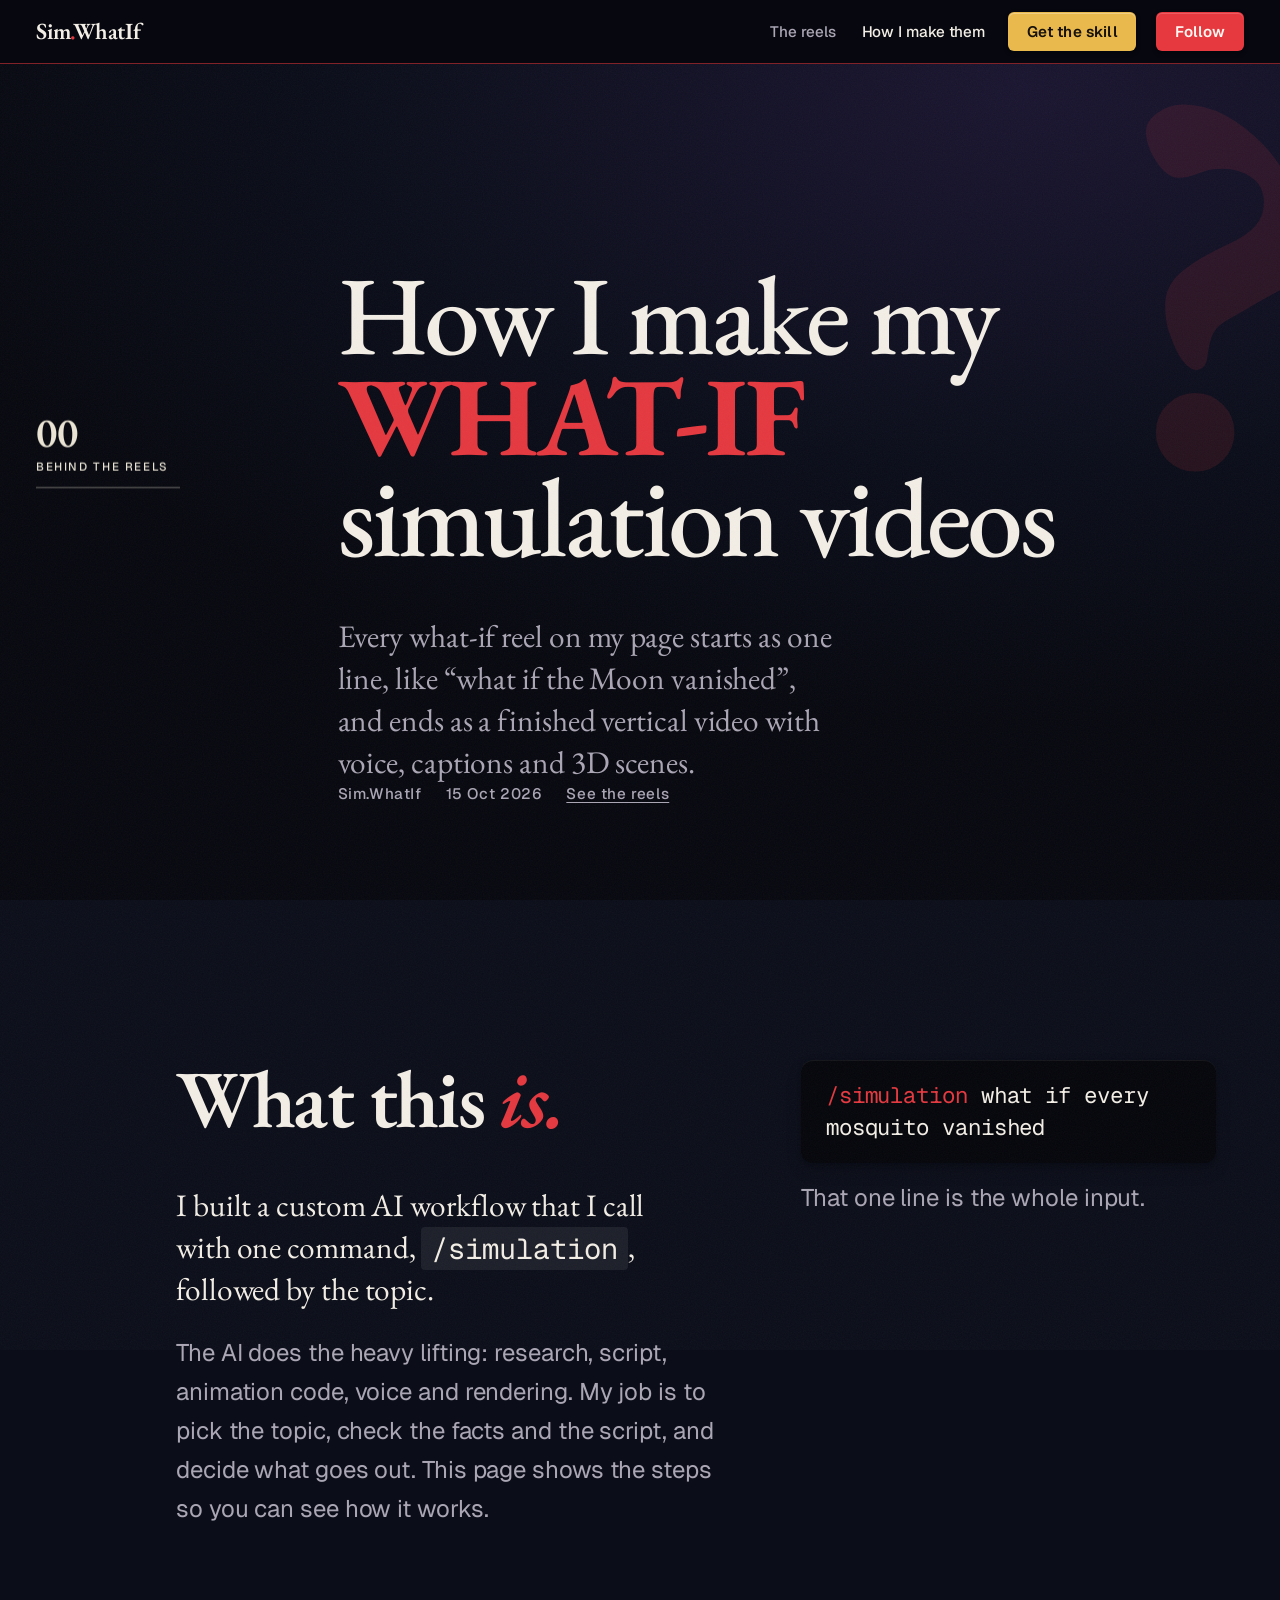
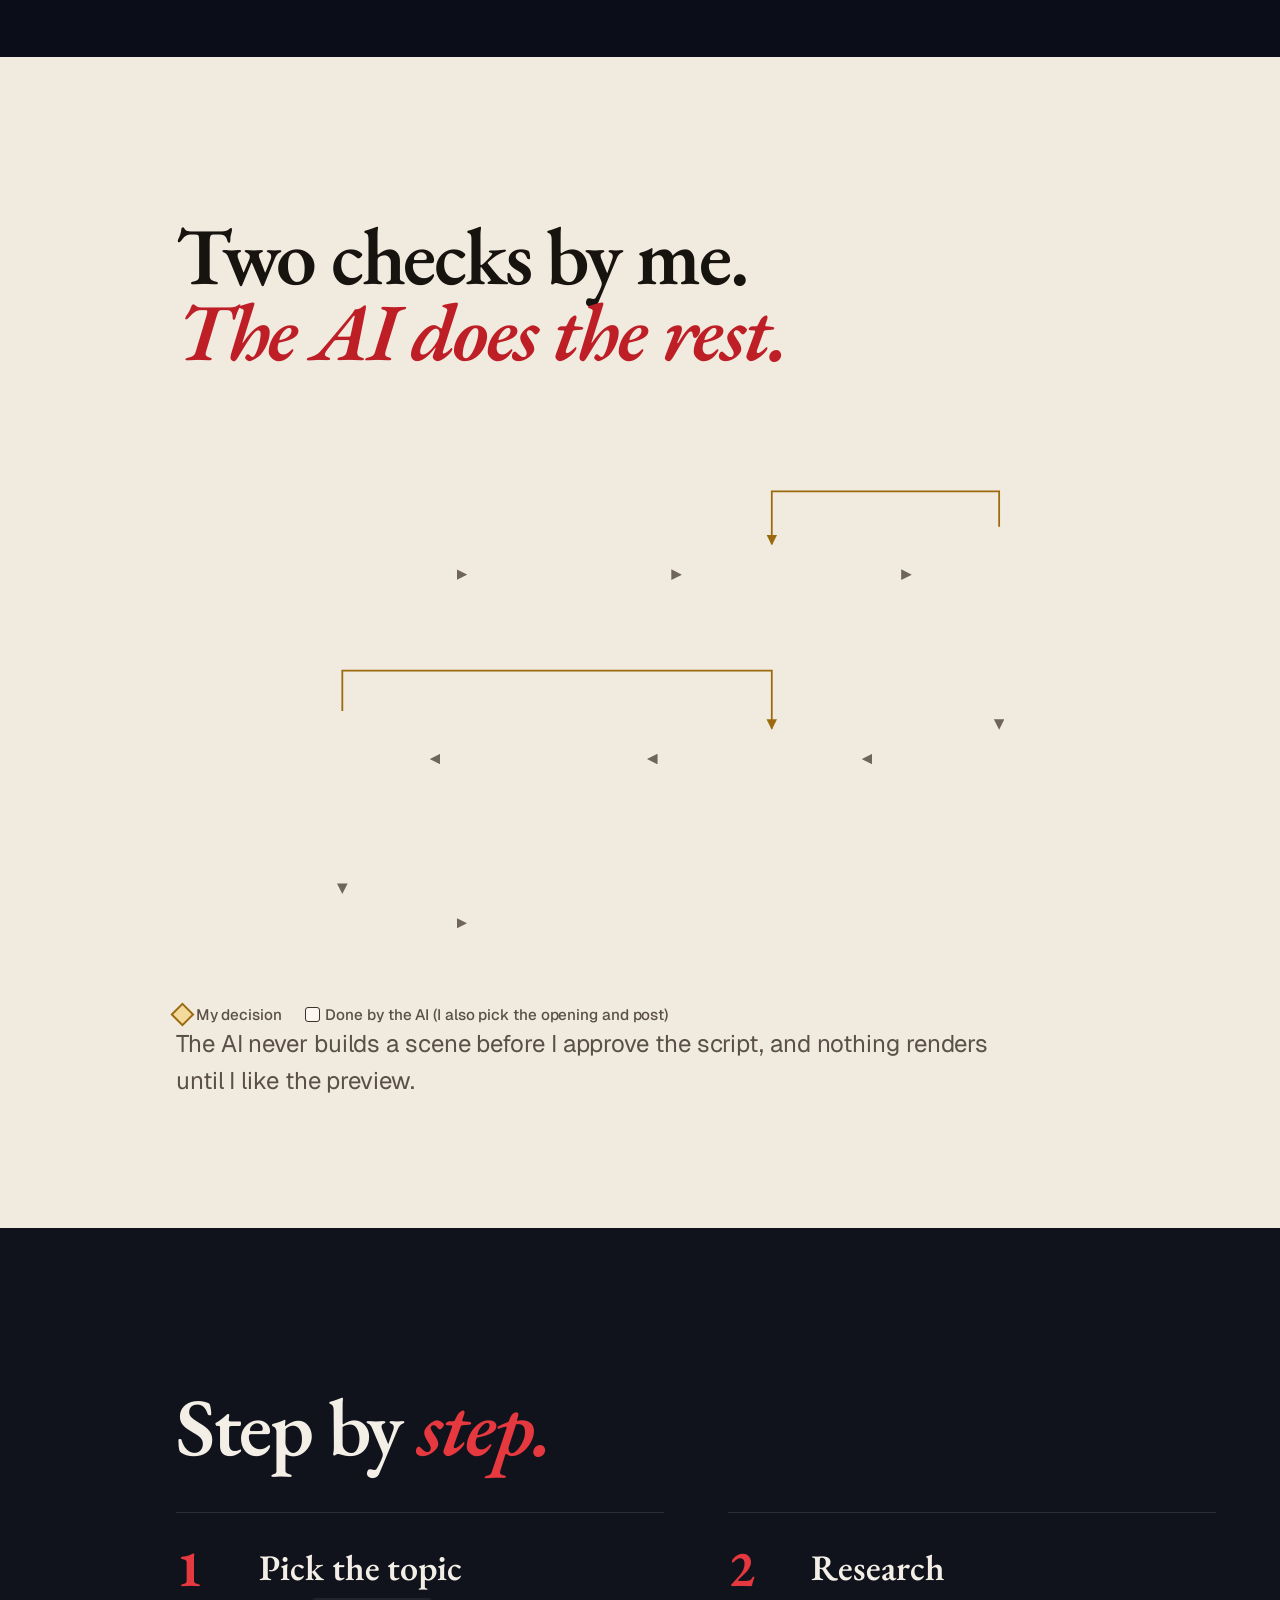
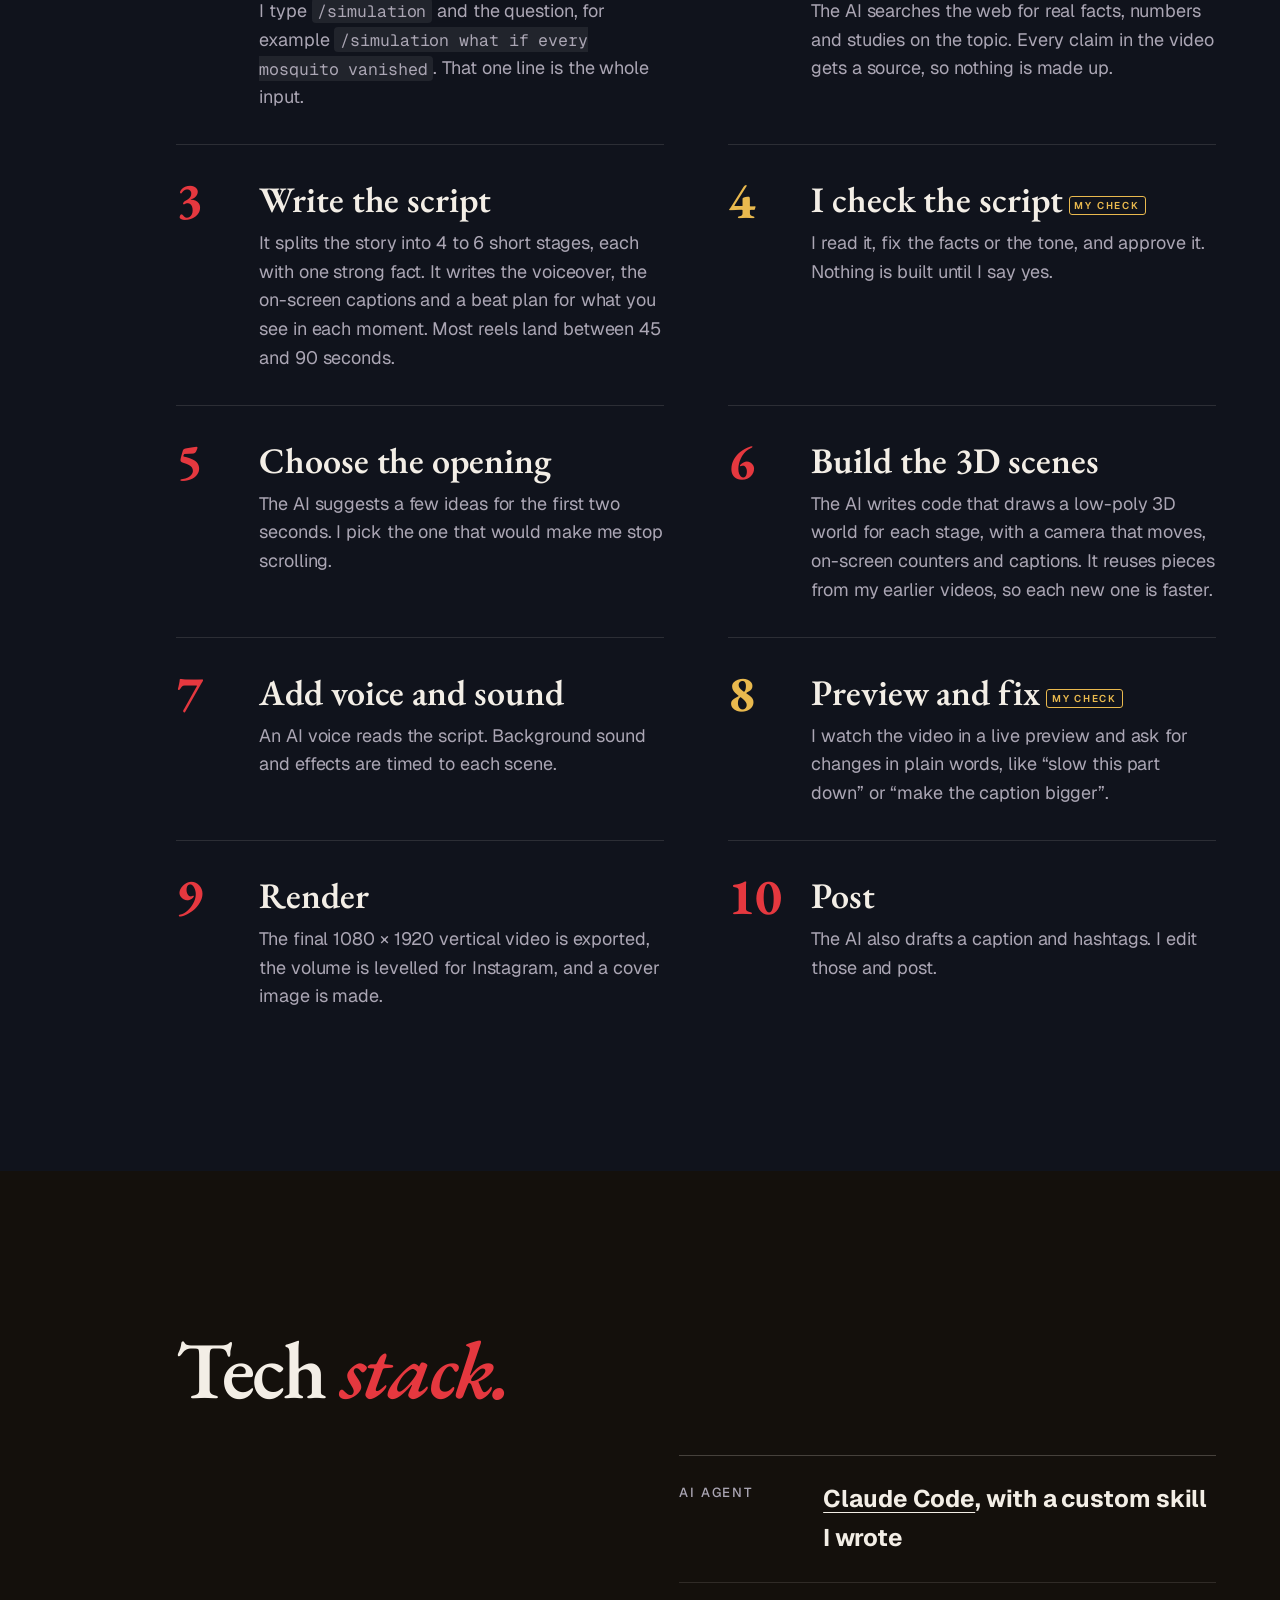
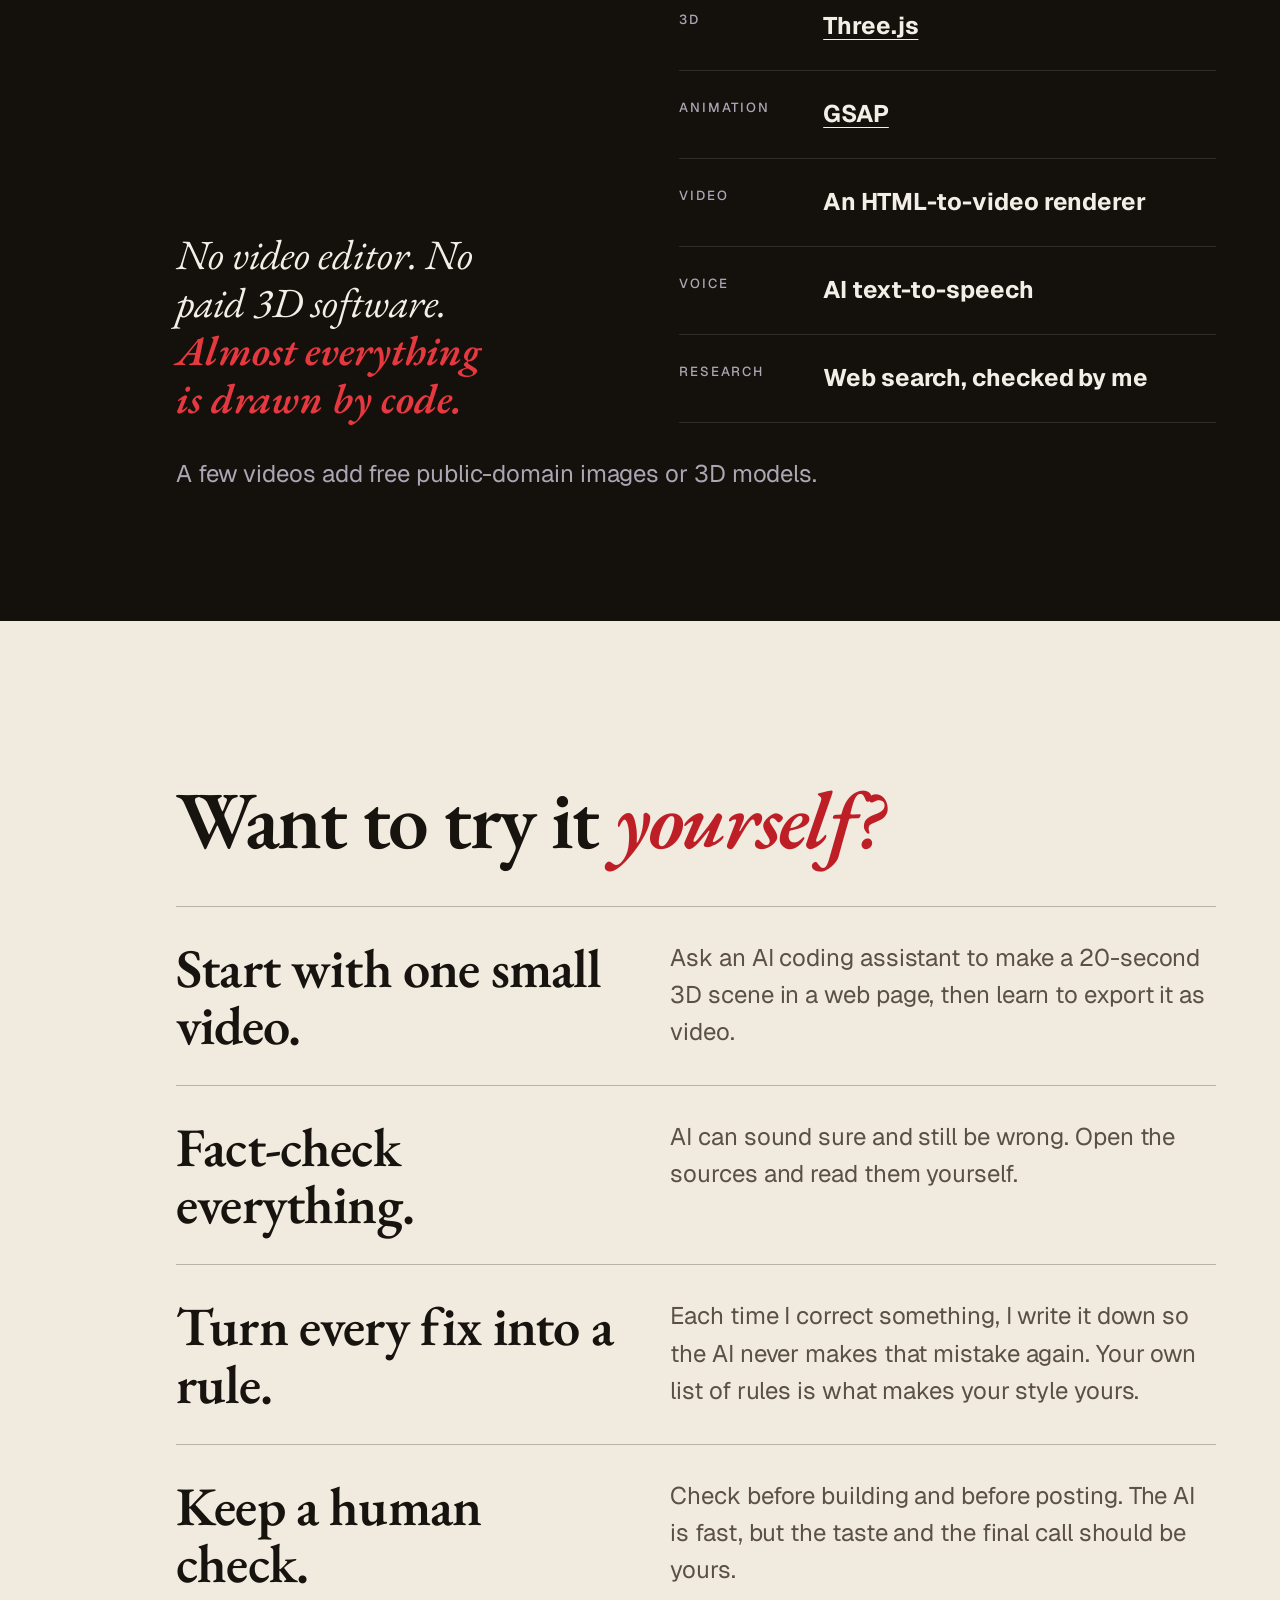
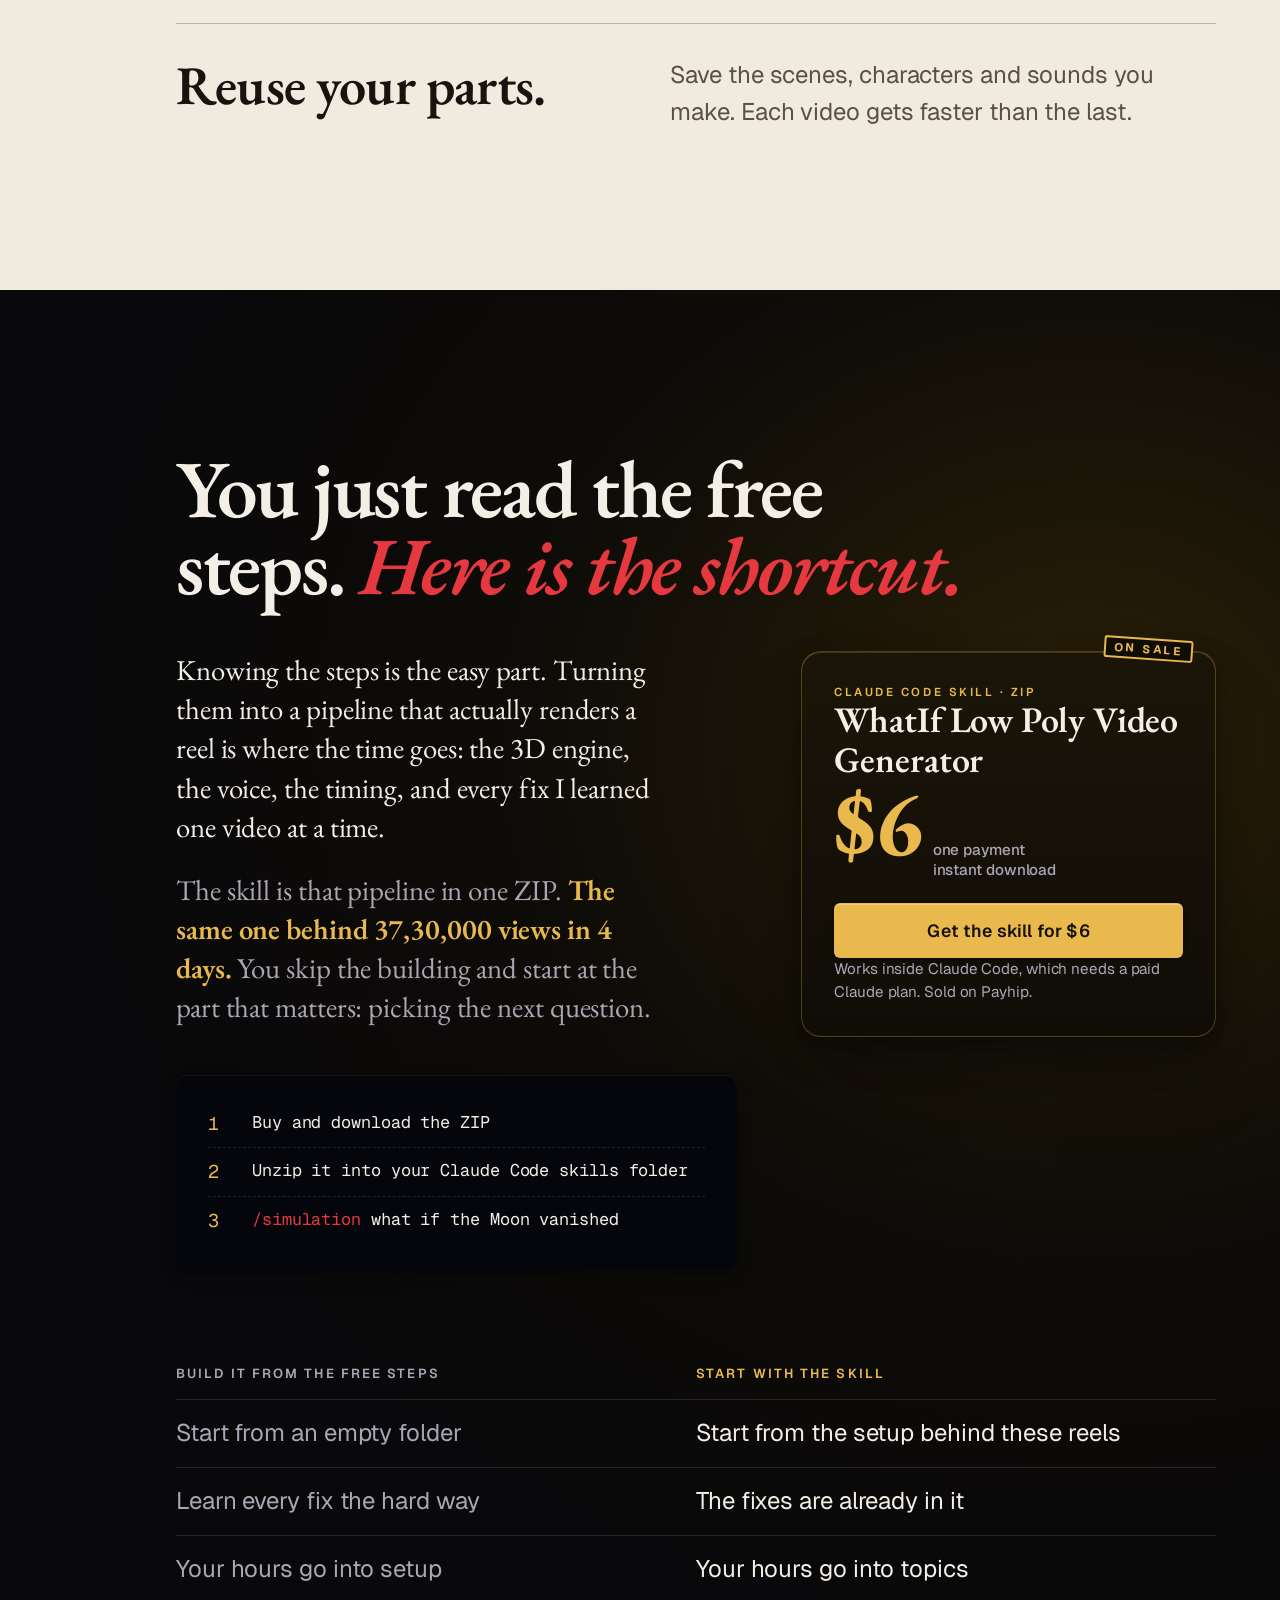
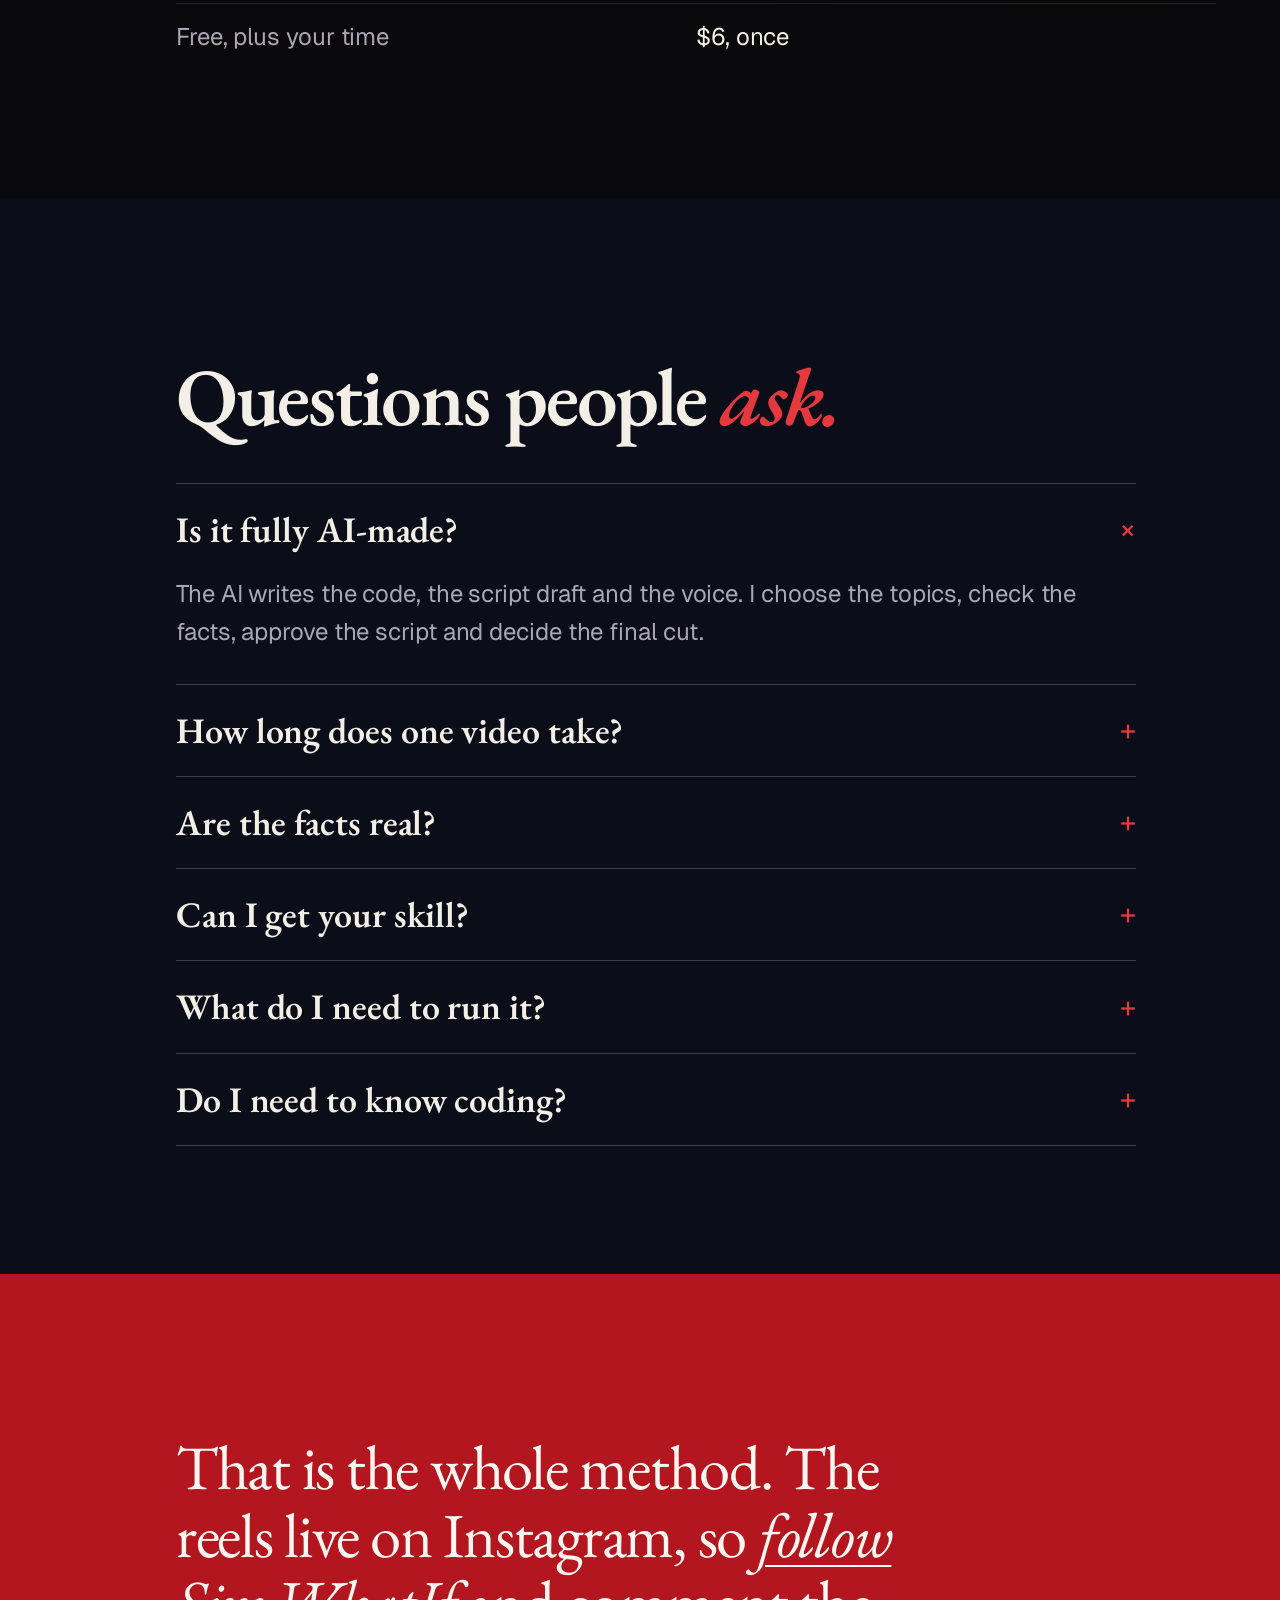
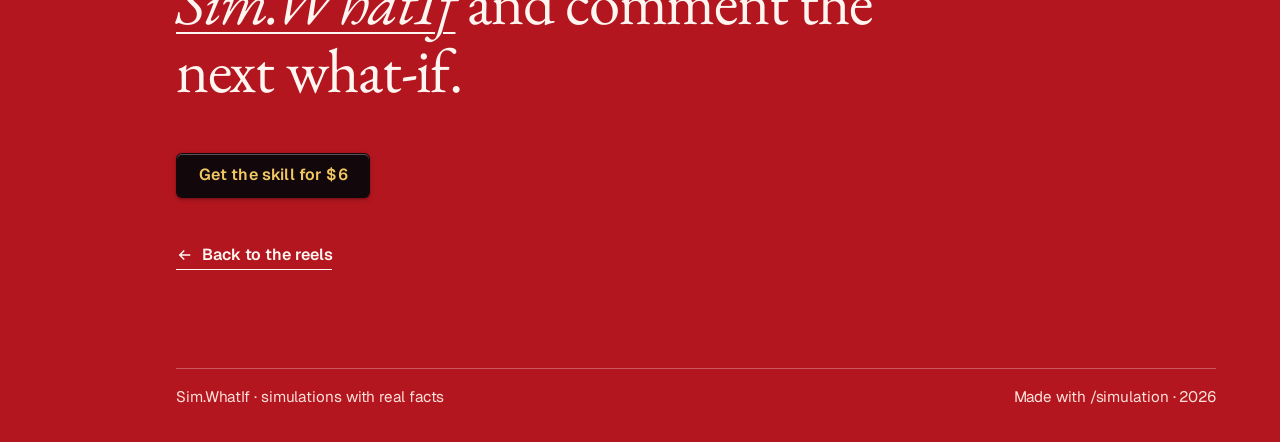
==== commit 6f7c4f04: "Add the plug-and-play skill offer: Payhip buy buttons, offer sections, FAQ update Co-Authored-By: Cl" ====
--- a/how.html
+++ b/how.html
@@ -105,6 +105,7 @@
 
   /* ------------------------------------------------------------ ch6 faq -- */
   .ch--faq { background: #0B0E19; }
+  .ch--offer { background: radial-gradient(80% 60% at 85% 30%, #2A2008 0%, #0E0C08 55%, #09080A 100%); }
   .faq { border-top: 1px solid var(--sc-hairline-strong); max-width: 60rem; }
   .faq details { border-bottom: 1px solid var(--sc-hairline-strong); }
   .faq summary {
@@ -123,7 +124,9 @@
   .colophon p.end { font-family: var(--sc-font-display); font-size: clamp(2rem, 1.2rem + 3.4vw, 4.6rem); line-height: 1.08; letter-spacing: -0.02em; max-width: 24ch; margin: 0; }
   .colophon p.end a { text-decoration-thickness: 2px; text-underline-offset: 0.12em; font-style: italic; }
   @media (hover: hover) and (pointer: fine) { .colophon p.end a:hover { text-decoration-thickness: 4px; } }
-  .colophon .back { margin-top: var(--sc-8); display: inline-flex; gap: 0.5em; align-items: center; font: 600 1rem/1 var(--sc-font-text); text-decoration: none; border-bottom: 1px solid currentColor; padding-bottom: 0.3em; }
+  .colophon .end-buy { margin: var(--sc-7) 0 0; }
+  .colophon .end-buy .btn { background: #12070A; color: #F2C863; }
+  .colophon .back { margin-top: var(--sc-7); display: inline-flex; gap: 0.5em; align-items: center; font: 600 1rem/1 var(--sc-font-text); text-decoration: none; border-bottom: 1px solid currentColor; padding-bottom: 0.3em; }
   .colophon .foot { margin-top: var(--sc-9); display: flex; justify-content: space-between; flex-wrap: wrap; gap: var(--sc-4); border-top: 1px solid rgb(255 246 241 / 0.3); padding-top: var(--sc-4); font-size: var(--sc-t-sm); color: var(--sc-ink-soft); }
   .colophon a:focus-visible, .paper a:focus-visible, .paper summary:focus-visible { outline-color: currentColor; }
 
@@ -147,6 +150,7 @@
   <div class="bar__right">
     <a class="bar__link" href="index.html">The reels</a>
     <a class="bar__link" href="how.html" aria-current="page">How I make them</a>
+    <a class="btn btn--gold bar__buy" href="#skill">Get the skill</a>
     <a class="btn" href="https://www.instagram.com/sim.whatif/" rel="noopener" target="_blank">Follow</a>
   </div>
 </header>
@@ -245,24 +249,62 @@
     </div>
   </section>
 
+  <!-- 06 THE SHORTCUT: the paid, plug-and-play skill -->
+  <section class="ch ch--offer offer" id="skill" data-sc-act="flow" data-chapter="06" data-title="The shortcut">
+    <div class="ch__in">
+      <h2 data-sc-in>You just read the free steps. <em>Here is the shortcut.</em></h2>
+      <div class="offer__grid">
+        <div data-sc-in data-sc-stagger="80">
+          <p class="offer__lede">Knowing the steps is the easy part. Turning them into a pipeline that actually renders a reel is where the time goes: the 3D engine, the voice, the timing, and every fix I learned one video at a time.</p>
+          <p class="offer__lede">The skill is that pipeline in one ZIP. <b>The same one behind 37,30,000 views in 4 days.</b> You skip the building and start at the part that matters: picking the next question.</p>
+          <p class="quickbuy"><a class="btn btn--gold" href="https://payhip.com/b/5jLnv" rel="noopener" target="_blank">Get the skill for $6</a></p>
+          <ol class="install" aria-label="Setup in three steps">
+            <li><span>1</span><code>Buy and download the ZIP</code></li>
+            <li><span>2</span><code>Unzip it into your Claude Code skills folder</code></li>
+            <li><span>3</span><code><b>/simulation</b> what if the Moon vanished</code></li>
+          </ol>
+        </div>
+        <aside class="tag" data-sc-in aria-label="Buy the skill">
+          <span class="tag__stamp" aria-hidden="true">ON SALE</span>
+          <p class="tag__kind">Claude Code skill · ZIP</p>
+          <p class="tag__name">WhatIf Low Poly Video Generator</p>
+          <p class="tag__price"><b>$6</b><span>one payment<br>instant download</span></p>
+          <a class="btn btn--gold" href="https://payhip.com/b/5jLnv" rel="noopener" target="_blank">Get the skill for $6</a>
+          <p class="tag__small">Works inside Claude Code, which needs a paid Claude plan. Sold on Payhip.</p>
+        </aside>
+      </div>
+      <table class="vs" data-sc-in>
+        <thead><tr><th scope="col">Build it from the free steps</th><th scope="col">Start with the skill</th></tr></thead>
+        <tbody>
+          <tr><td>Start from an empty folder</td><td>Start from the setup behind these reels</td></tr>
+          <tr><td>Learn every fix the hard way</td><td>The fixes are already in it</td></tr>
+          <tr><td>Your hours go into setup</td><td>Your hours go into topics</td></tr>
+          <tr><td>Free, plus your time</td><td>$6, once</td></tr>
+        </tbody>
+      </table>
+    </div>
+  </section>
+
   <!-- 06 FAQ -->
-  <section class="ch ch--faq" data-sc-act="flow" data-chapter="06" data-title="Questions">
+  <section class="ch ch--faq" data-sc-act="flow" data-chapter="07" data-title="Questions">
     <div class="ch__in">
       <h2 data-sc-in>Questions people <em>ask.</em></h2>
       <div class="faq" data-sc-in>
         <details open><summary>Is it fully AI-made?</summary><p>The AI writes the code, the script draft and the voice. I choose the topics, check the facts, approve the script and decide the final cut.</p></details>
         <details><summary>How long does one video take?</summary><p>It depends on the topic and how many fixes it needs. Most of my time goes into checking and fixing, not waiting.</p></details>
         <details><summary>Are the facts real?</summary><p>Yes. Each video has a source list behind it. If you spot a mistake, comment and I will correct it.</p></details>
-        <details><summary>Can I get your skill or template?</summary><p>Not right now. The steps above are the full method; the settings and rules I built up over many videos are my own recipe.</p></details>
+        <details><summary>Can I get your skill?</summary><p>Yes. The plug-and-play version is on Payhip for $6. Unzip it into Claude Code, type <code>/simulation</code> and your topic. <a href="https://payhip.com/b/5jLnv" rel="noopener" target="_blank">Get the skill</a>.</p></details>
+        <details><summary>What do I need to run it?</summary><p>Claude Code on your computer. Claude Code needs a paid Claude plan.</p></details>
         <details><summary>Do I need to know coding?</summary><p>It helps, but not much. You describe what you want in plain words and the AI writes the code. Knowing a little lets you fix things faster.</p></details>
       </div>
     </div>
   </section>
 
   <!-- COLOPHON -->
-  <section class="colophon" data-sc-act="flow" data-chapter="07" data-title="Follow">
+  <section class="colophon" data-sc-act="flow" data-chapter="08" data-title="Follow">
     <div class="colophon__in" data-sc-in data-sc-stagger="80">
       <p class="end">That is the whole method. The reels live on Instagram, so <a href="https://www.instagram.com/sim.whatif/" rel="noopener" target="_blank">follow Sim.WhatIf</a> and comment the next what&#8209;if.</p>
+      <p class="end-buy"><a class="btn btn--gold" href="https://payhip.com/b/5jLnv" rel="noopener" target="_blank">Get the skill for $6</a></p>
       <a class="back" href="index.html"><svg width="18" height="18" viewBox="0 0 24 24" fill="none" stroke="currentColor" stroke-width="2" aria-hidden="true"><path d="M19 12H5M11 6l-6 6 6 6"/></svg>Back to the reels</a>
       <div class="foot"><span>Sim.WhatIf · simulations with real facts</span><span>Made with /simulation · 2026</span></div>
     </div>
--- a/site.css
+++ b/site.css
@@ -55,3 +55,47 @@
   :root { --bar-h: 56px; }
   .bar__link { display: none; }
 }
+
+/* ---------------------------------------------------------- the offer -- */
+.btn--gold { background: var(--gold); color: #16110A; box-shadow: var(--sc-e1), inset 0 1px 0 rgb(255 255 255 / 0.3); }
+@media (hover: hover) and (pointer: fine) { .btn--gold:hover { background: #F2C863; } }
+.bar__buy { padding: 0.7em 1.15em; font-size: 0.95rem; }
+@media (max-width: 860px) { .bar__buy { display: none; } }
+
+.offer { --o-line: rgb(233 185 78 / 0.28); }
+.offer__grid { display: grid; grid-template-columns: 1.15fr 0.85fr; gap: var(--sc-8); align-items: start; }
+.offer__lede { font-family: var(--sc-font-display); font-size: clamp(1.3rem, 1rem + 1vw, 1.9rem); line-height: 1.36; max-width: 34ch; margin: 0; }
+.offer__lede + .offer__lede { margin-top: var(--sc-5); color: var(--sc-ink-soft); }
+.offer__lede b { color: var(--gold); font-weight: 600; }
+.install { list-style: none; margin: var(--sc-7) 0 0; padding: var(--sc-5) var(--sc-6); border-radius: var(--sc-r-md); background: #05060B; box-shadow: var(--sc-e2), inset 0 1px 0 rgb(255 255 255 / 0.06); font: 400 clamp(0.95rem, 0.8rem + 0.5vw, 1.15rem)/1.5 var(--sc-font-mono); }
+.install li { display: grid; grid-template-columns: 2rem 1fr; gap: var(--sc-3); padding: 0.55em 0; }
+.install li + li { border-top: 1px dashed rgb(243 238 230 / 0.12); }
+.install li > span { color: var(--gold); }
+.install code { background: none; padding: 0; color: var(--sc-ink); }
+.install code b { color: var(--sc-accent); font-weight: 400; }
+.tag {
+  position: relative; padding: var(--sc-6); border-radius: var(--sc-r-lg);
+  background: linear-gradient(180deg, #1A1508 0%, #100D07 100%); border: 1.5px solid var(--o-line);
+  box-shadow: var(--sc-e3), inset 0 1px 0 rgb(233 185 78 / 0.2);
+}
+.tag__kind { margin: 0; font: 600 0.72rem/1.4 var(--sc-font-text); letter-spacing: 0.22em; text-transform: uppercase; color: var(--gold); }
+.tag__name { margin: var(--sc-3) 0 0; font-family: var(--sc-font-display); font-weight: 600; font-size: var(--sc-t-xl); line-height: 1.12; color: var(--sc-ink); }
+.tag__price { margin: var(--sc-5) 0 0; display: flex; align-items: baseline; gap: var(--sc-3); }
+.tag__price b { font: 700 clamp(4rem, 2.6rem + 4vw, 6.2rem)/0.9 var(--sc-font-display); color: var(--gold); letter-spacing: -0.03em; }
+.tag__price span { font: 500 var(--sc-t-sm)/1.3 var(--sc-font-text); color: var(--sc-ink-soft); }
+.tag .btn { width: 100%; margin-top: var(--sc-5); font-size: 1.1rem; padding: 1em 1.2em; }
+.tag__small { margin: var(--sc-4) 0 0; font: 400 var(--sc-t-sm)/1.5 var(--sc-font-text); color: var(--sc-ink-soft); }
+.tag__stamp { position: absolute; top: -0.9rem; right: 1.4rem; rotate: 4deg; padding: 0.3em 0.7em; border: 2px solid var(--gold); border-radius: 3px; background: #100D07; color: var(--gold); font: 700 0.72rem/1 var(--sc-font-text); letter-spacing: 0.22em; }
+.vs { margin: var(--sc-9) 0 0; width: 100%; border-collapse: collapse; font-size: var(--sc-t-lg); }
+.vs th { text-align: left; font: 600 var(--sc-t-xs)/1.4 var(--sc-font-text); letter-spacing: 0.16em; text-transform: uppercase; color: var(--sc-ink-soft); padding: 0 var(--sc-4) var(--sc-4) 0; }
+.vs th:last-child { color: var(--gold); }
+.vs td { padding: var(--sc-4) var(--sc-4) var(--sc-4) 0; border-top: 1px solid var(--sc-hairline); vertical-align: top; line-height: 1.45; }
+.vs td:first-child { color: var(--sc-ink-soft); width: 50%; }
+.vs td:last-child { color: var(--sc-ink); }
+@media (max-width: 860px) {
+  .offer__grid { grid-template-columns: 1fr; gap: var(--sc-7); }
+  .vs { font-size: var(--sc-t-base); }
+}
+
+.quickbuy { display: none; margin: var(--sc-6) 0 0; }
+@media (max-width: 860px) { .quickbuy { display: block; } }
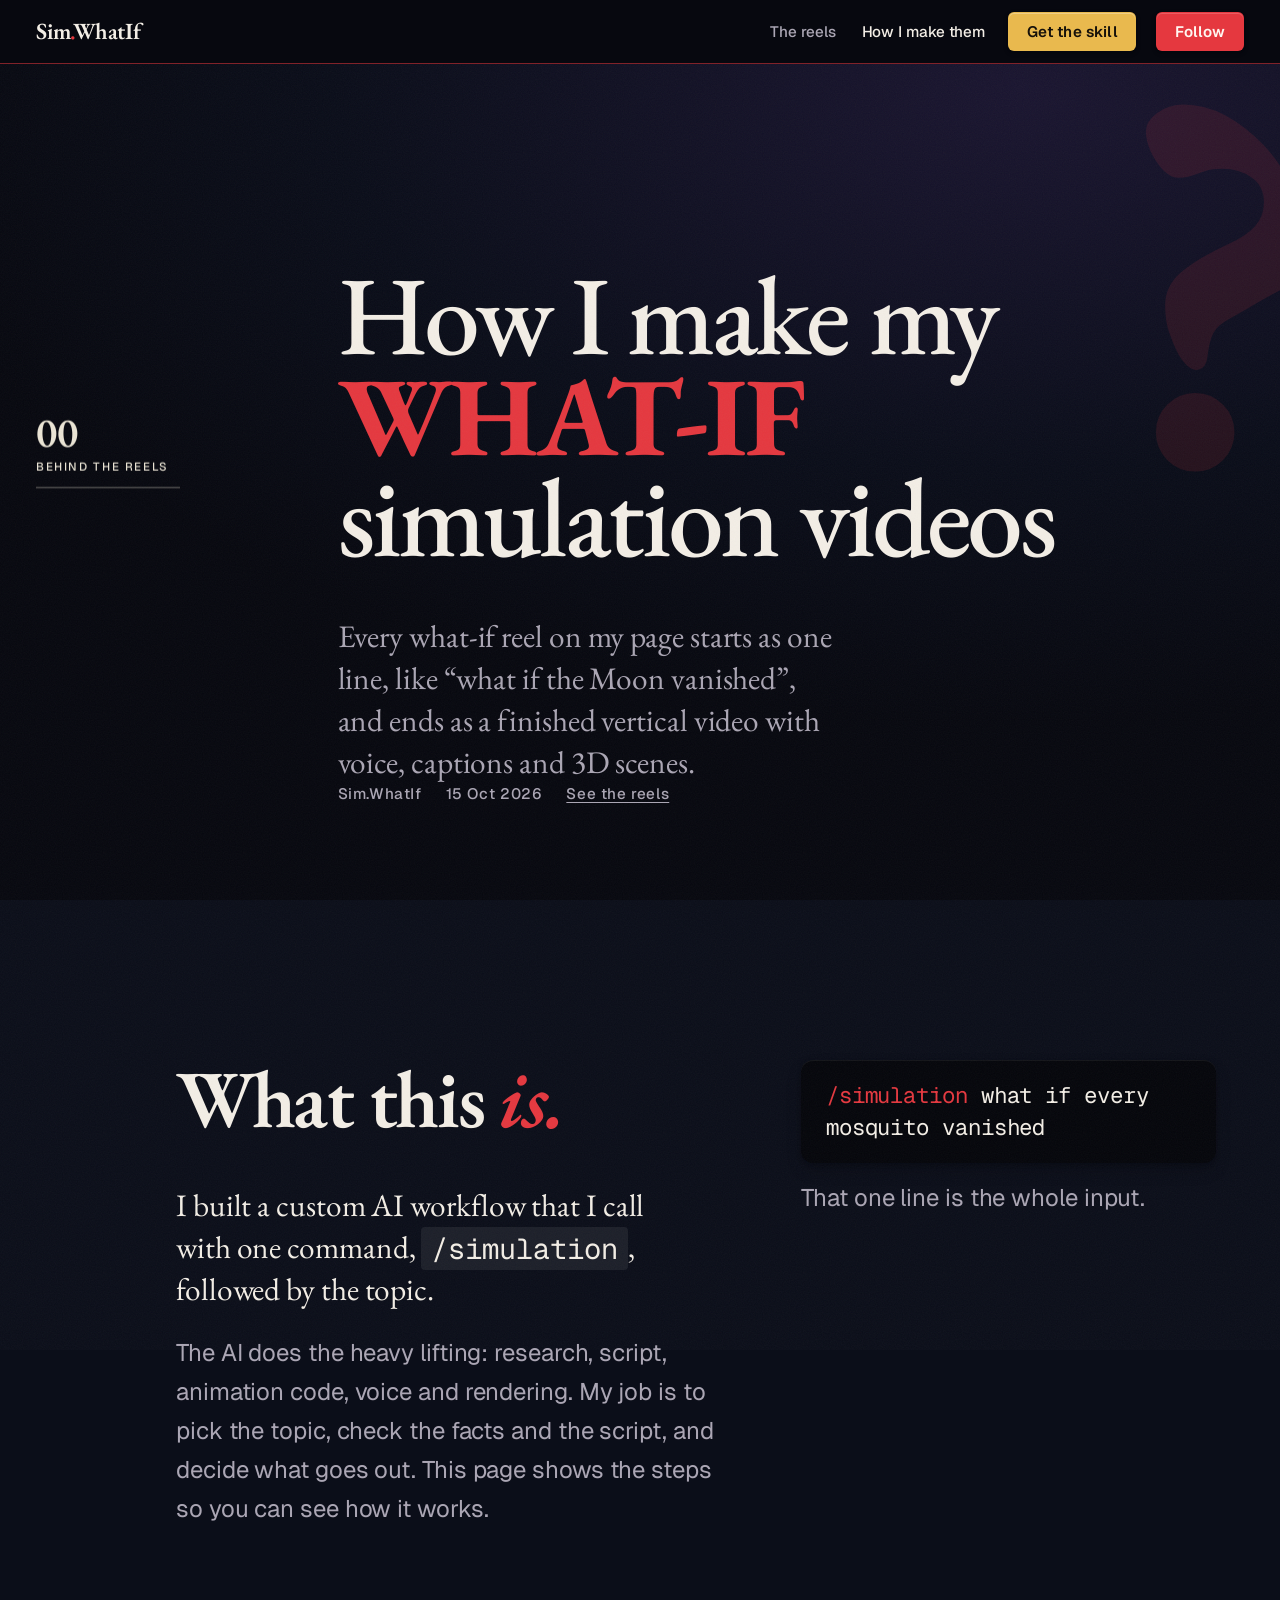
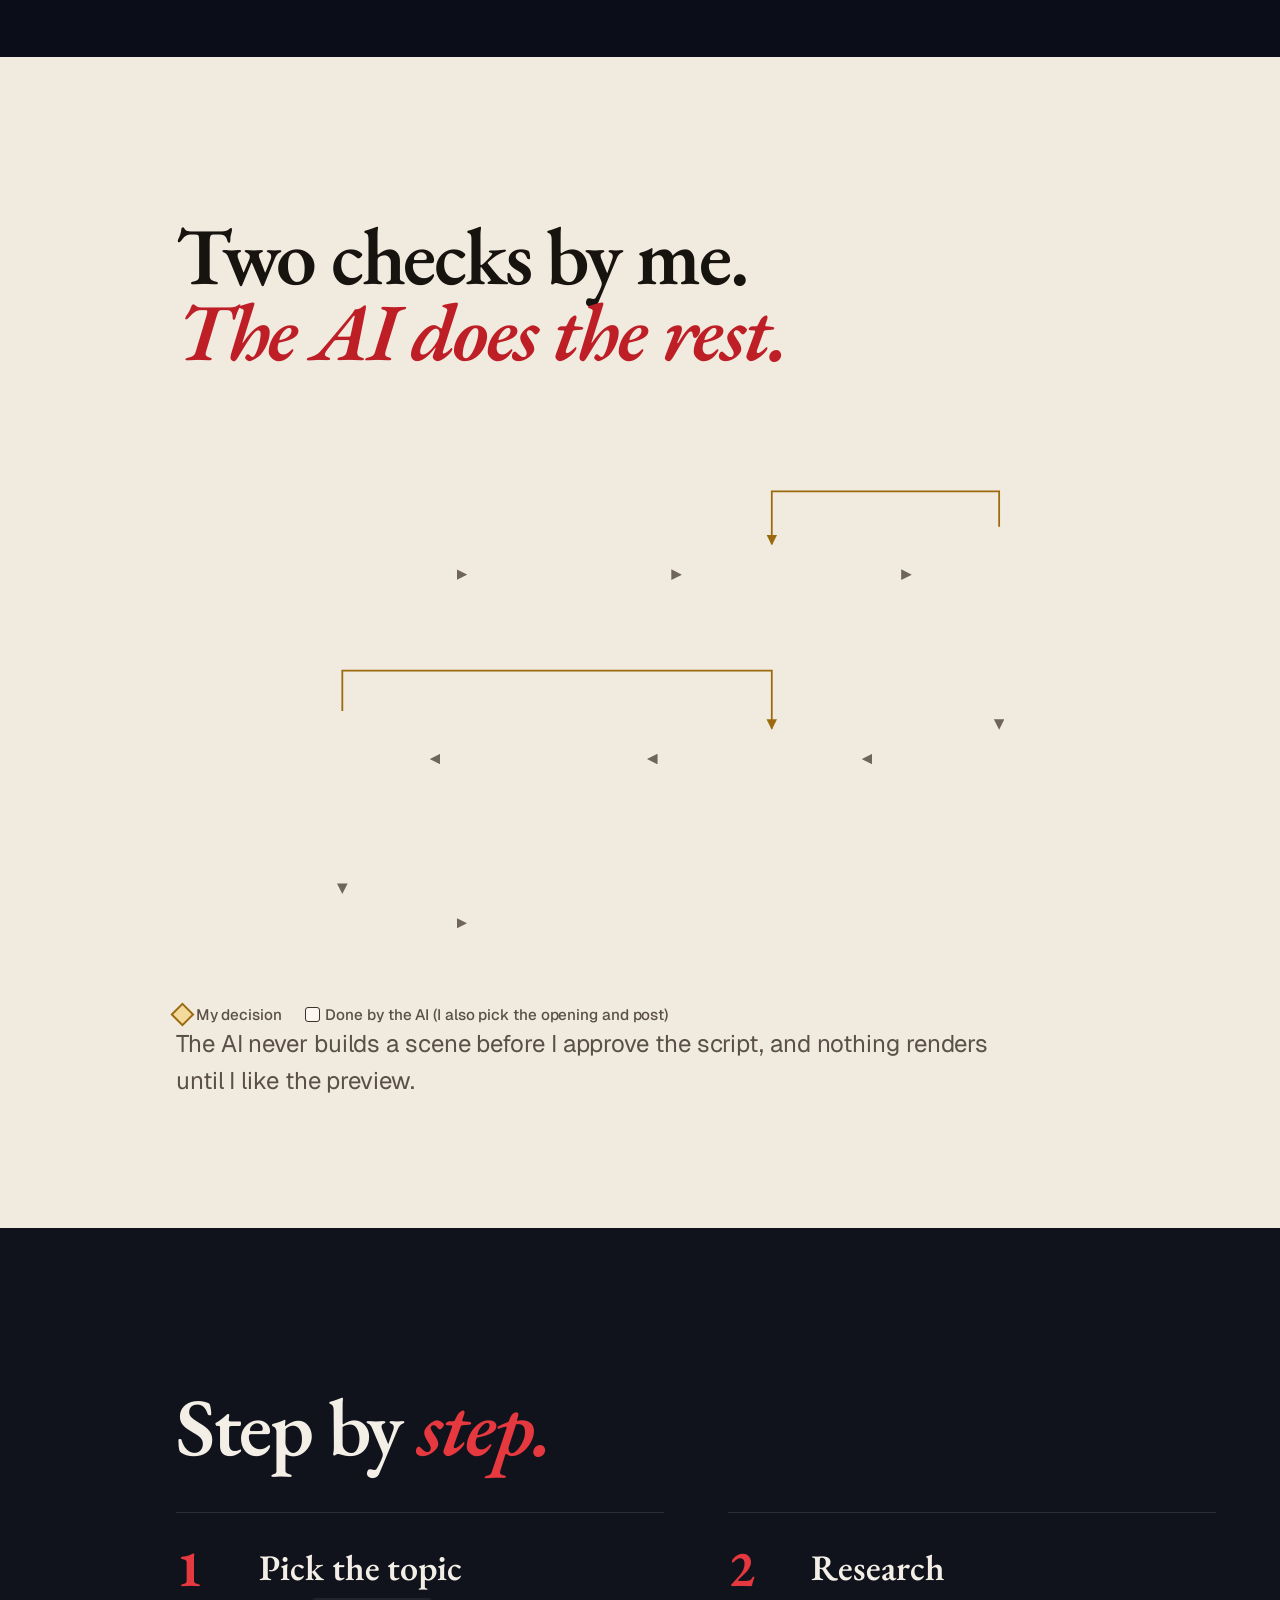
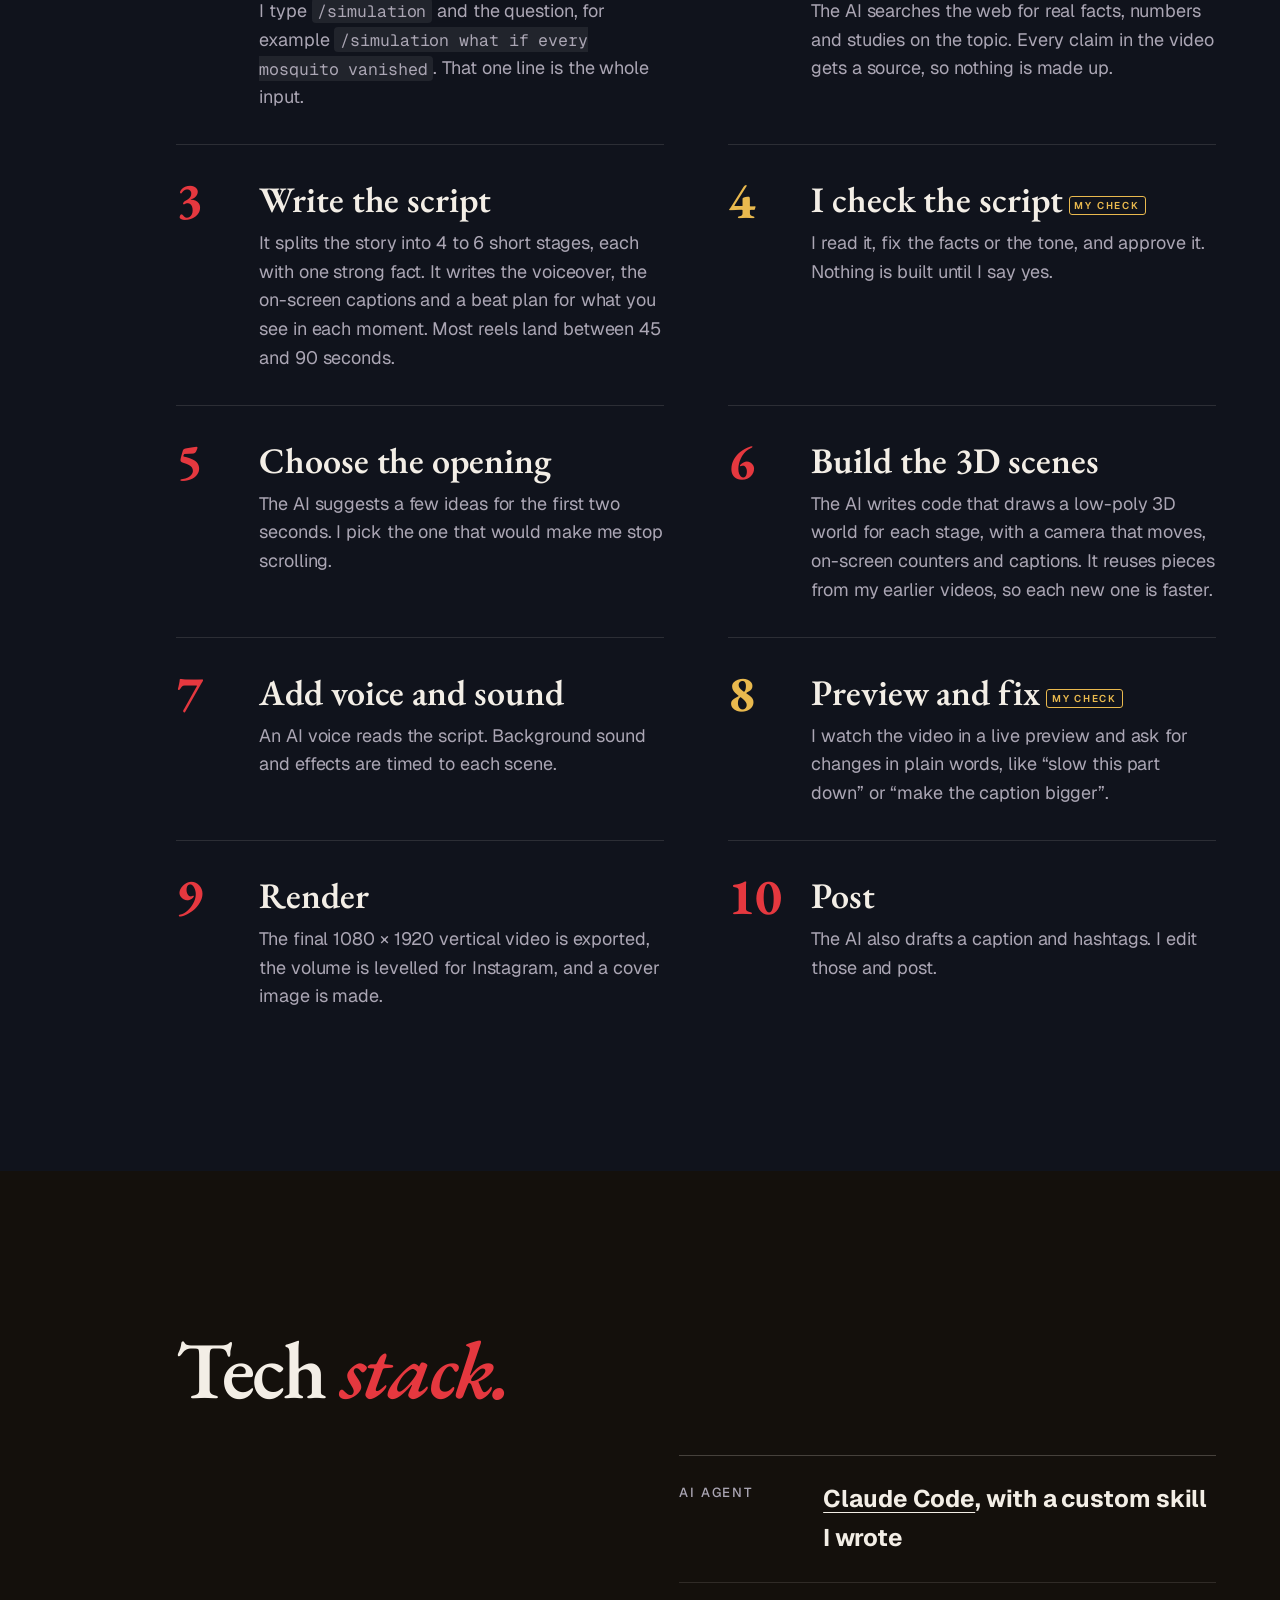
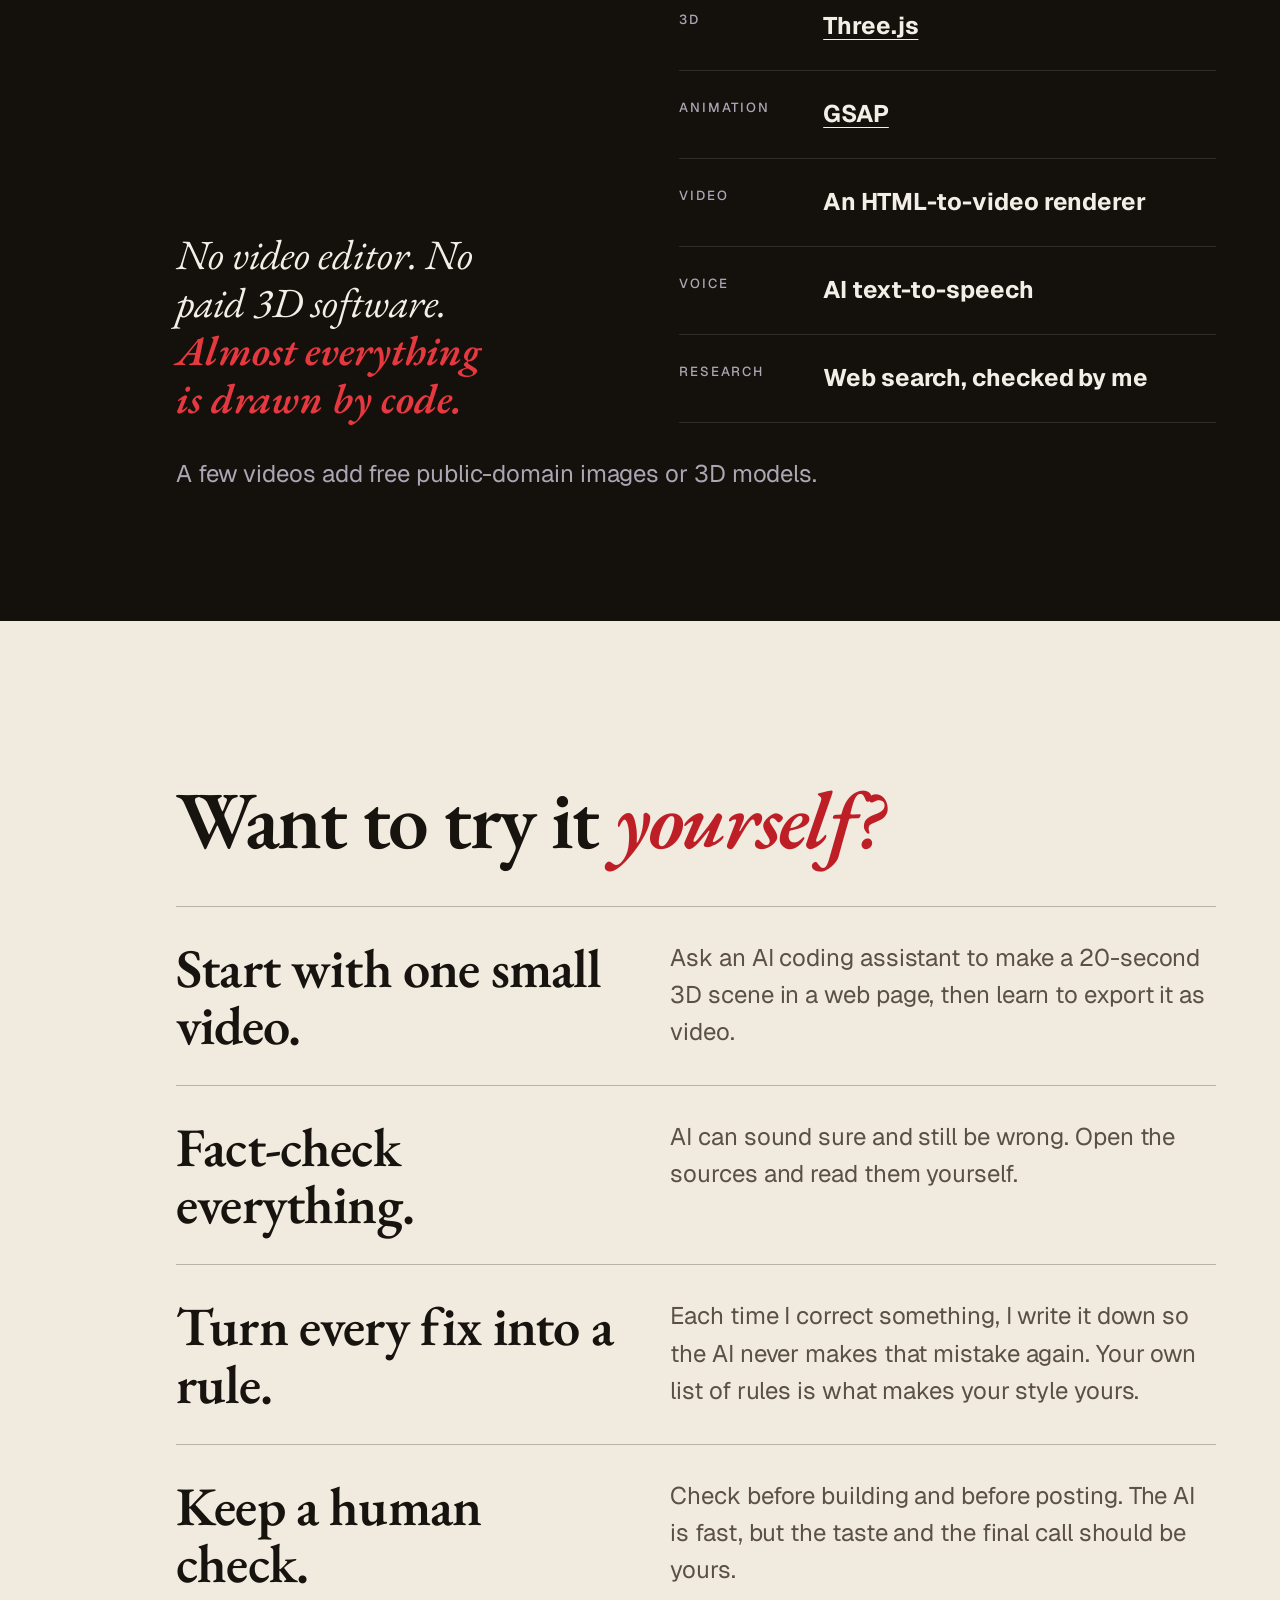
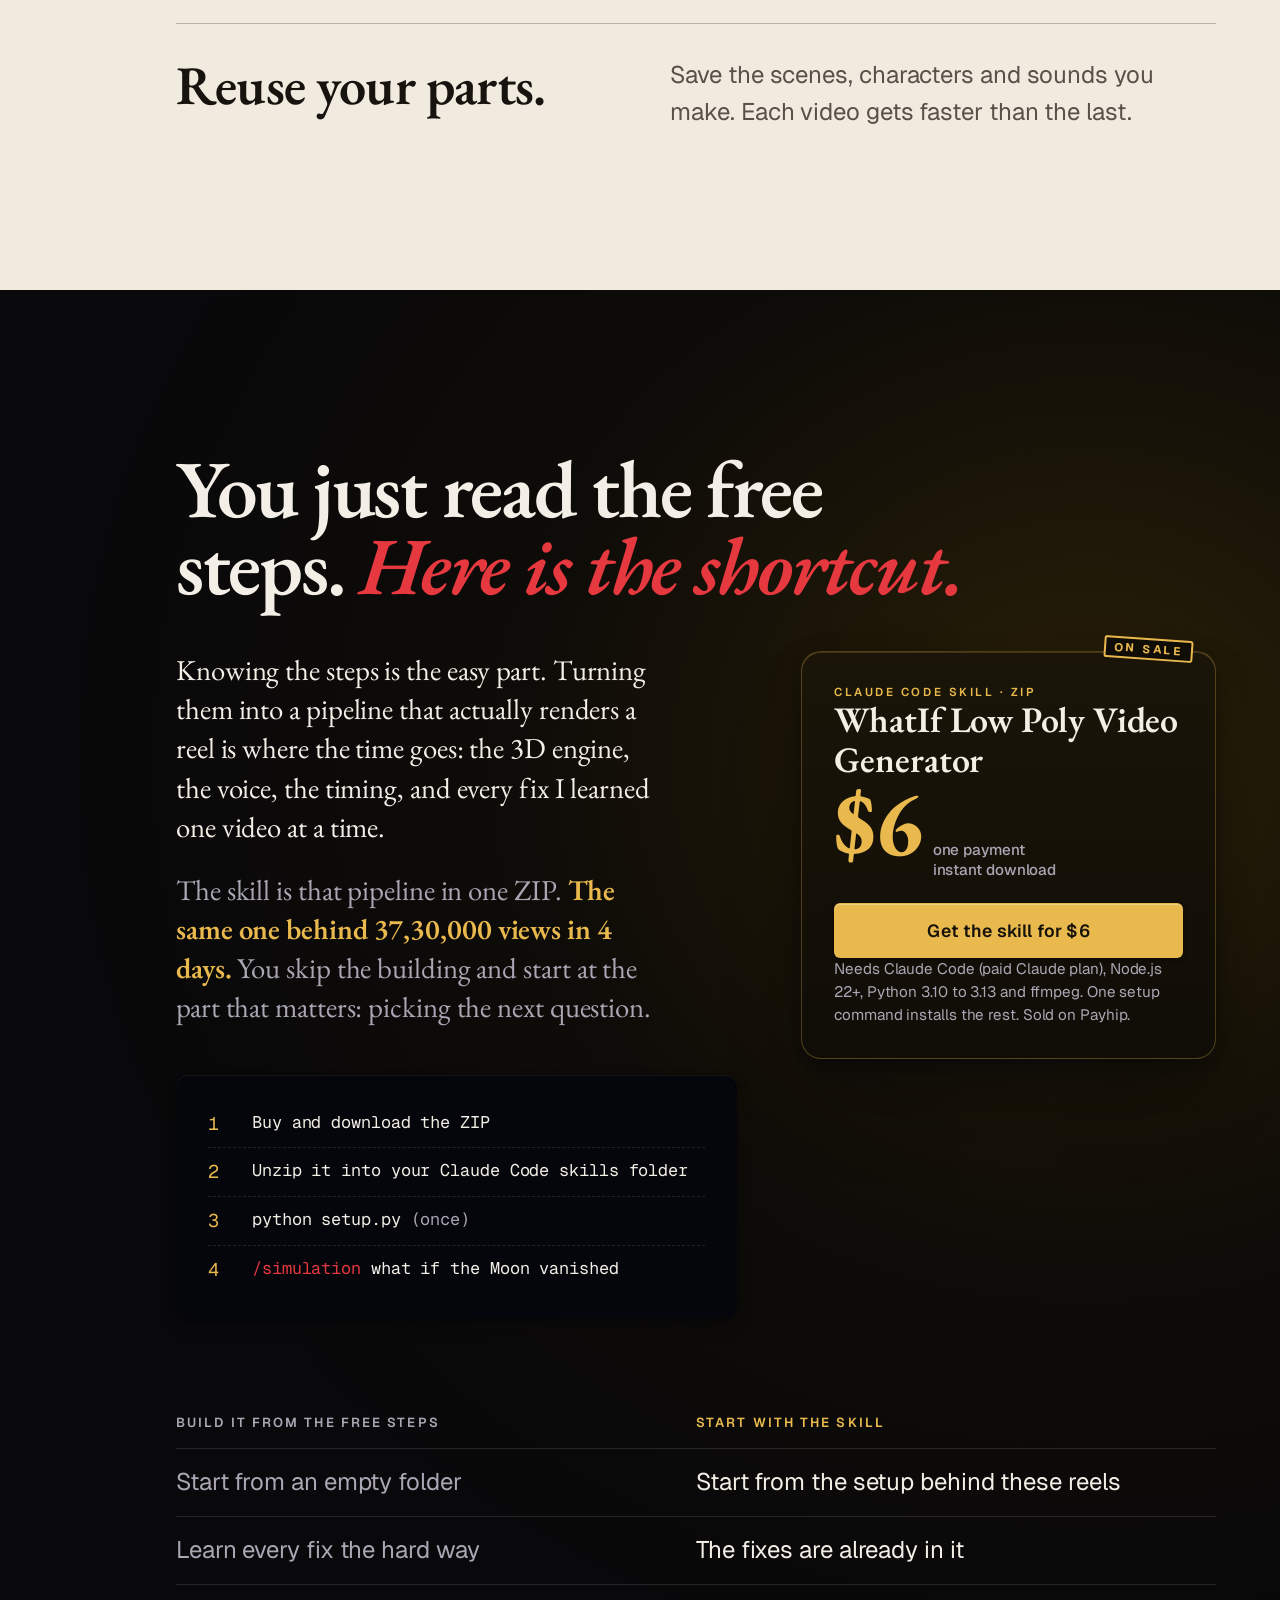
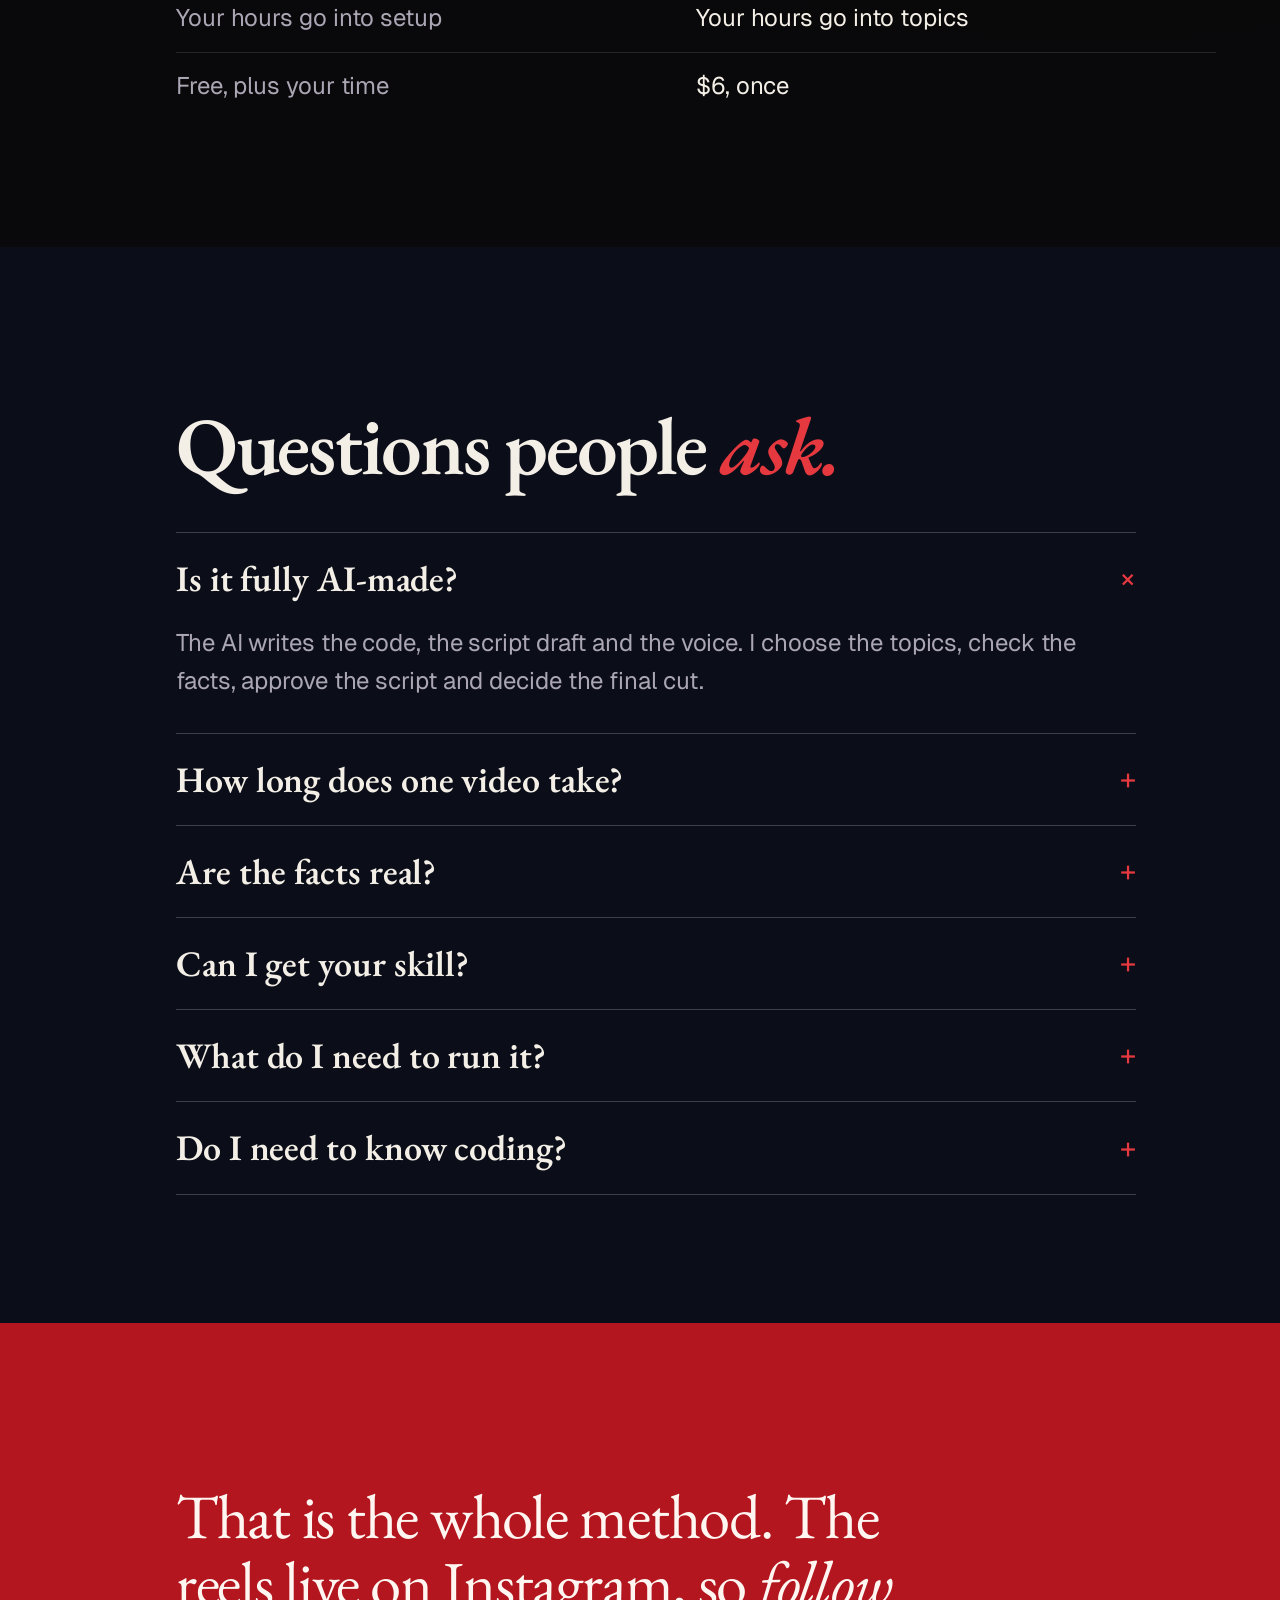
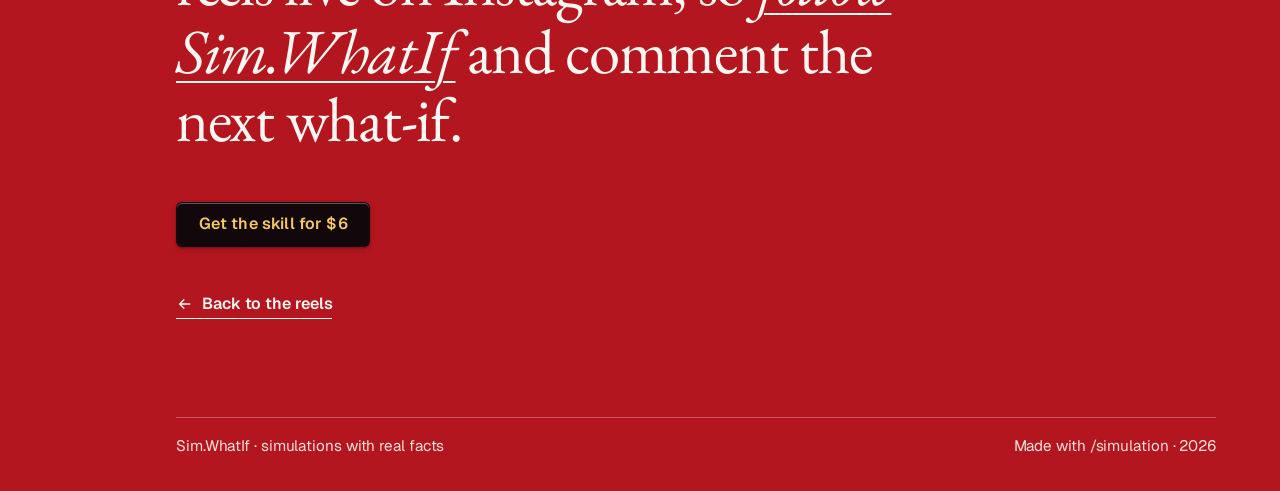
==== commit 3acd5728: "Show real setup: setup.py step and requirements line on the skill offer Co-Authored-By: Claude Opus " ====
--- a/how.html
+++ b/how.html
@@ -258,10 +258,11 @@
           <p class="offer__lede">Knowing the steps is the easy part. Turning them into a pipeline that actually renders a reel is where the time goes: the 3D engine, the voice, the timing, and every fix I learned one video at a time.</p>
           <p class="offer__lede">The skill is that pipeline in one ZIP. <b>The same one behind 37,30,000 views in 4 days.</b> You skip the building and start at the part that matters: picking the next question.</p>
           <p class="quickbuy"><a class="btn btn--gold" href="https://payhip.com/b/5jLnv" rel="noopener" target="_blank">Get the skill for $6</a></p>
-          <ol class="install" aria-label="Setup in three steps">
+          <ol class="install" aria-label="Setup in four steps">
             <li><span>1</span><code>Buy and download the ZIP</code></li>
             <li><span>2</span><code>Unzip it into your Claude Code skills folder</code></li>
-            <li><span>3</span><code><b>/simulation</b> what if the Moon vanished</code></li>
+            <li><span>3</span><code>python setup.py <i>(once)</i></code></li>
+            <li><span>4</span><code><b>/simulation</b> what if the Moon vanished</code></li>
           </ol>
         </div>
         <aside class="tag" data-sc-in aria-label="Buy the skill">
@@ -270,7 +271,7 @@
           <p class="tag__name">WhatIf Low Poly Video Generator</p>
           <p class="tag__price"><b>$6</b><span>one payment<br>instant download</span></p>
           <a class="btn btn--gold" href="https://payhip.com/b/5jLnv" rel="noopener" target="_blank">Get the skill for $6</a>
-          <p class="tag__small">Works inside Claude Code, which needs a paid Claude plan. Sold on Payhip.</p>
+          <p class="tag__small">Needs Claude Code (paid Claude plan), Node.js 22+, Python 3.10 to 3.13 and ffmpeg. One setup command installs the rest. Sold on Payhip.</p>
         </aside>
       </div>
       <table class="vs" data-sc-in>
@@ -293,8 +294,8 @@
         <details open><summary>Is it fully AI-made?</summary><p>The AI writes the code, the script draft and the voice. I choose the topics, check the facts, approve the script and decide the final cut.</p></details>
         <details><summary>How long does one video take?</summary><p>It depends on the topic and how many fixes it needs. Most of my time goes into checking and fixing, not waiting.</p></details>
         <details><summary>Are the facts real?</summary><p>Yes. Each video has a source list behind it. If you spot a mistake, comment and I will correct it.</p></details>
-        <details><summary>Can I get your skill?</summary><p>Yes. The plug-and-play version is on Payhip for $6. Unzip it into Claude Code, type <code>/simulation</code> and your topic. <a href="https://payhip.com/b/5jLnv" rel="noopener" target="_blank">Get the skill</a>.</p></details>
-        <details><summary>What do I need to run it?</summary><p>Claude Code on your computer. Claude Code needs a paid Claude plan.</p></details>
+        <details><summary>Can I get your skill?</summary><p>Yes. The plug-and-play version is on Payhip for $6. Unzip it into Claude Code, run the setup once, then type <code>/simulation</code> and your topic. <a href="https://payhip.com/b/5jLnv" rel="noopener" target="_blank">Get the skill</a>.</p></details>
+        <details><summary>What do I need to run it?</summary><p>Claude Code (it needs a paid Claude plan), Node.js 22 or newer, Python 3.10 to 3.13 and ffmpeg. The included <code>setup.py</code> checks them, then installs the voice model and the render browser for you.</p></details>
         <details><summary>Do I need to know coding?</summary><p>It helps, but not much. You describe what you want in plain words and the AI writes the code. Knowing a little lets you fix things faster.</p></details>
       </div>
     </div>
--- a/site.css
+++ b/site.css
@@ -99,3 +99,4 @@
 
 .quickbuy { display: none; margin: var(--sc-6) 0 0; }
 @media (max-width: 860px) { .quickbuy { display: block; } }
+.install code i { font-style: normal; color: var(--sc-ink-soft); }
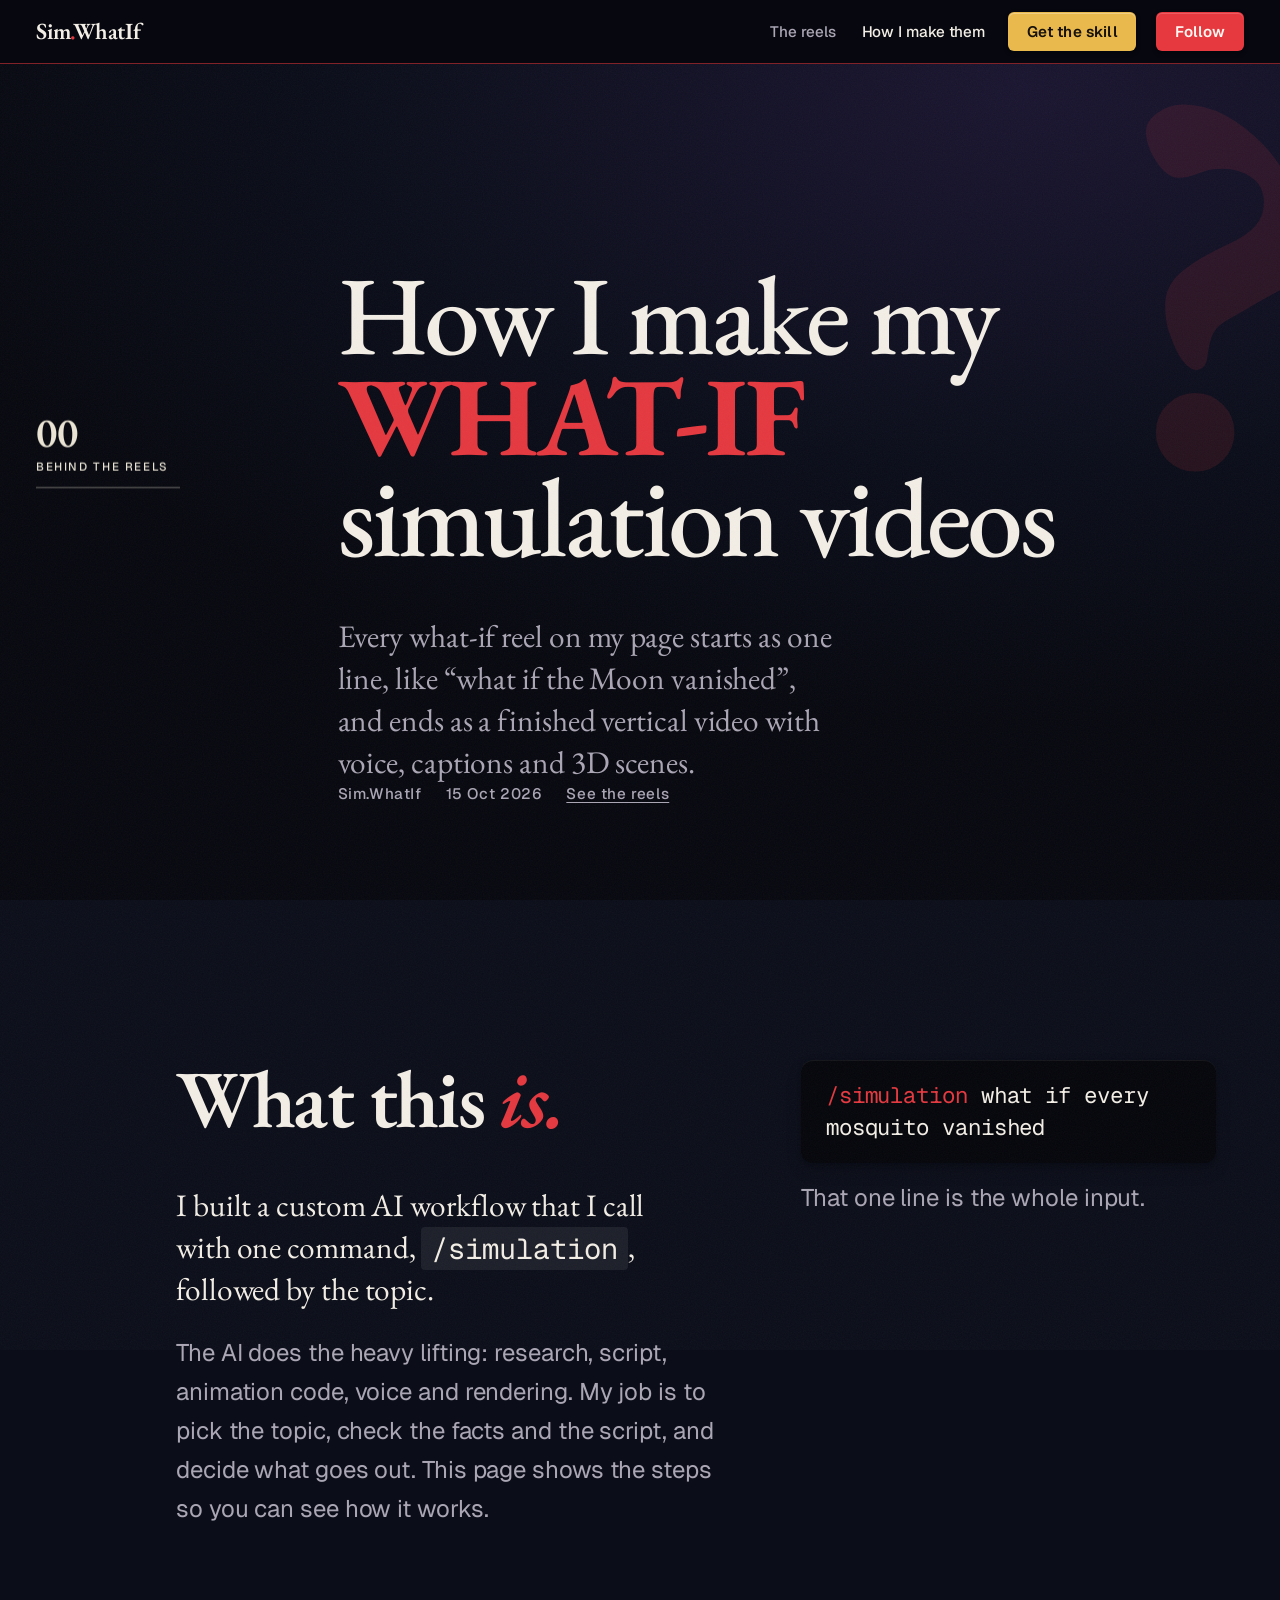
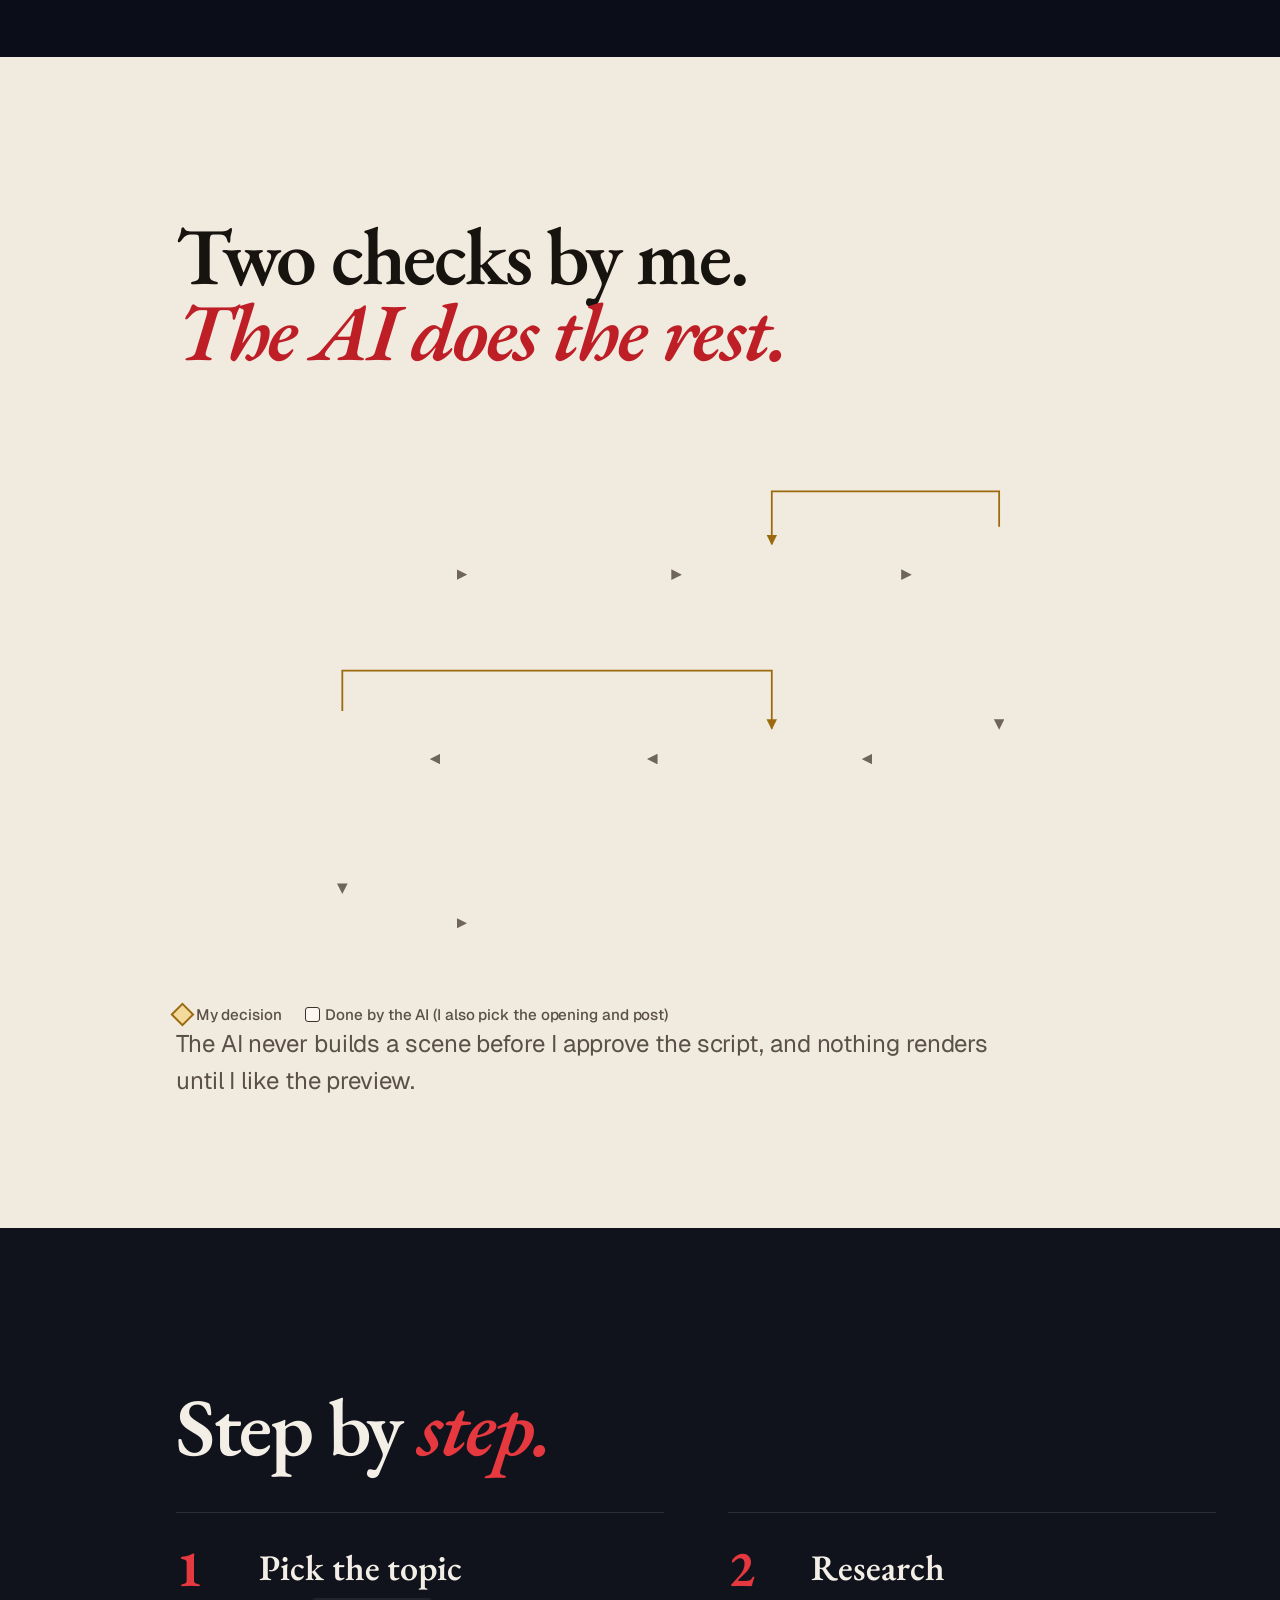
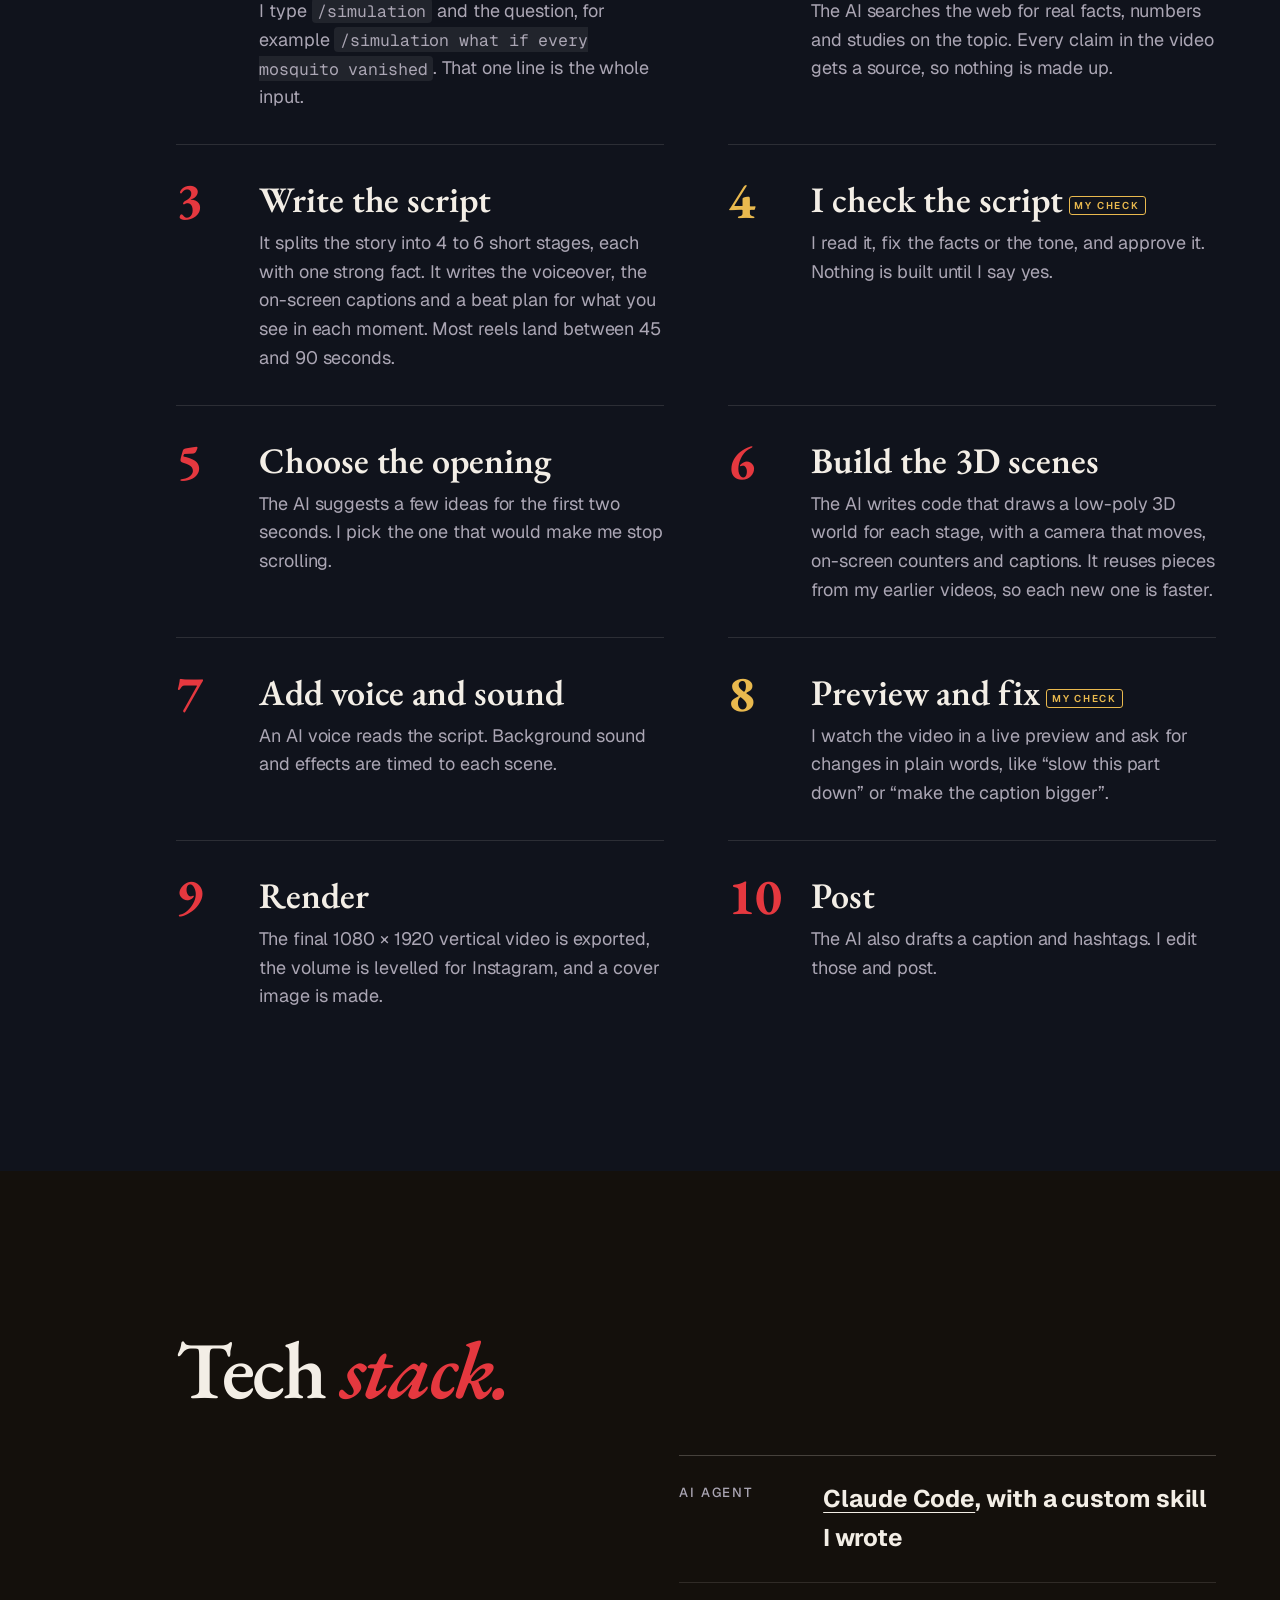
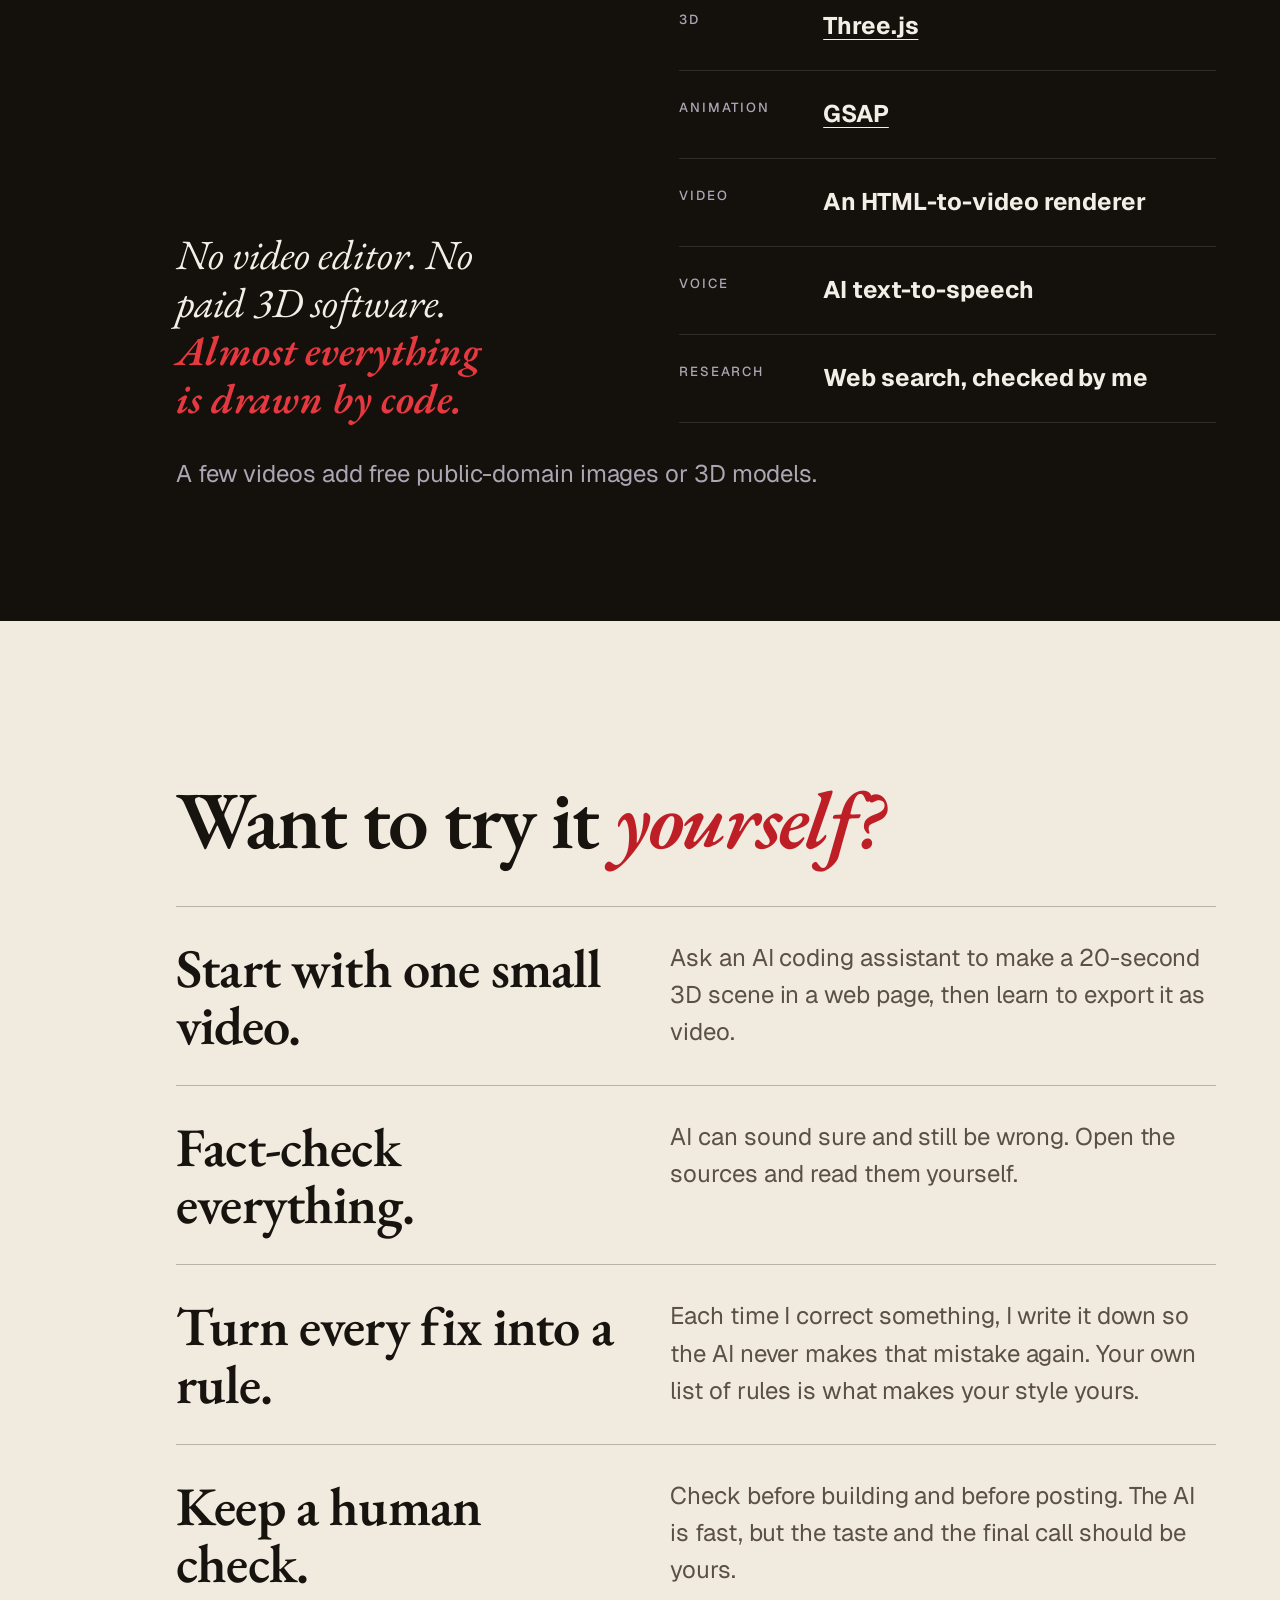
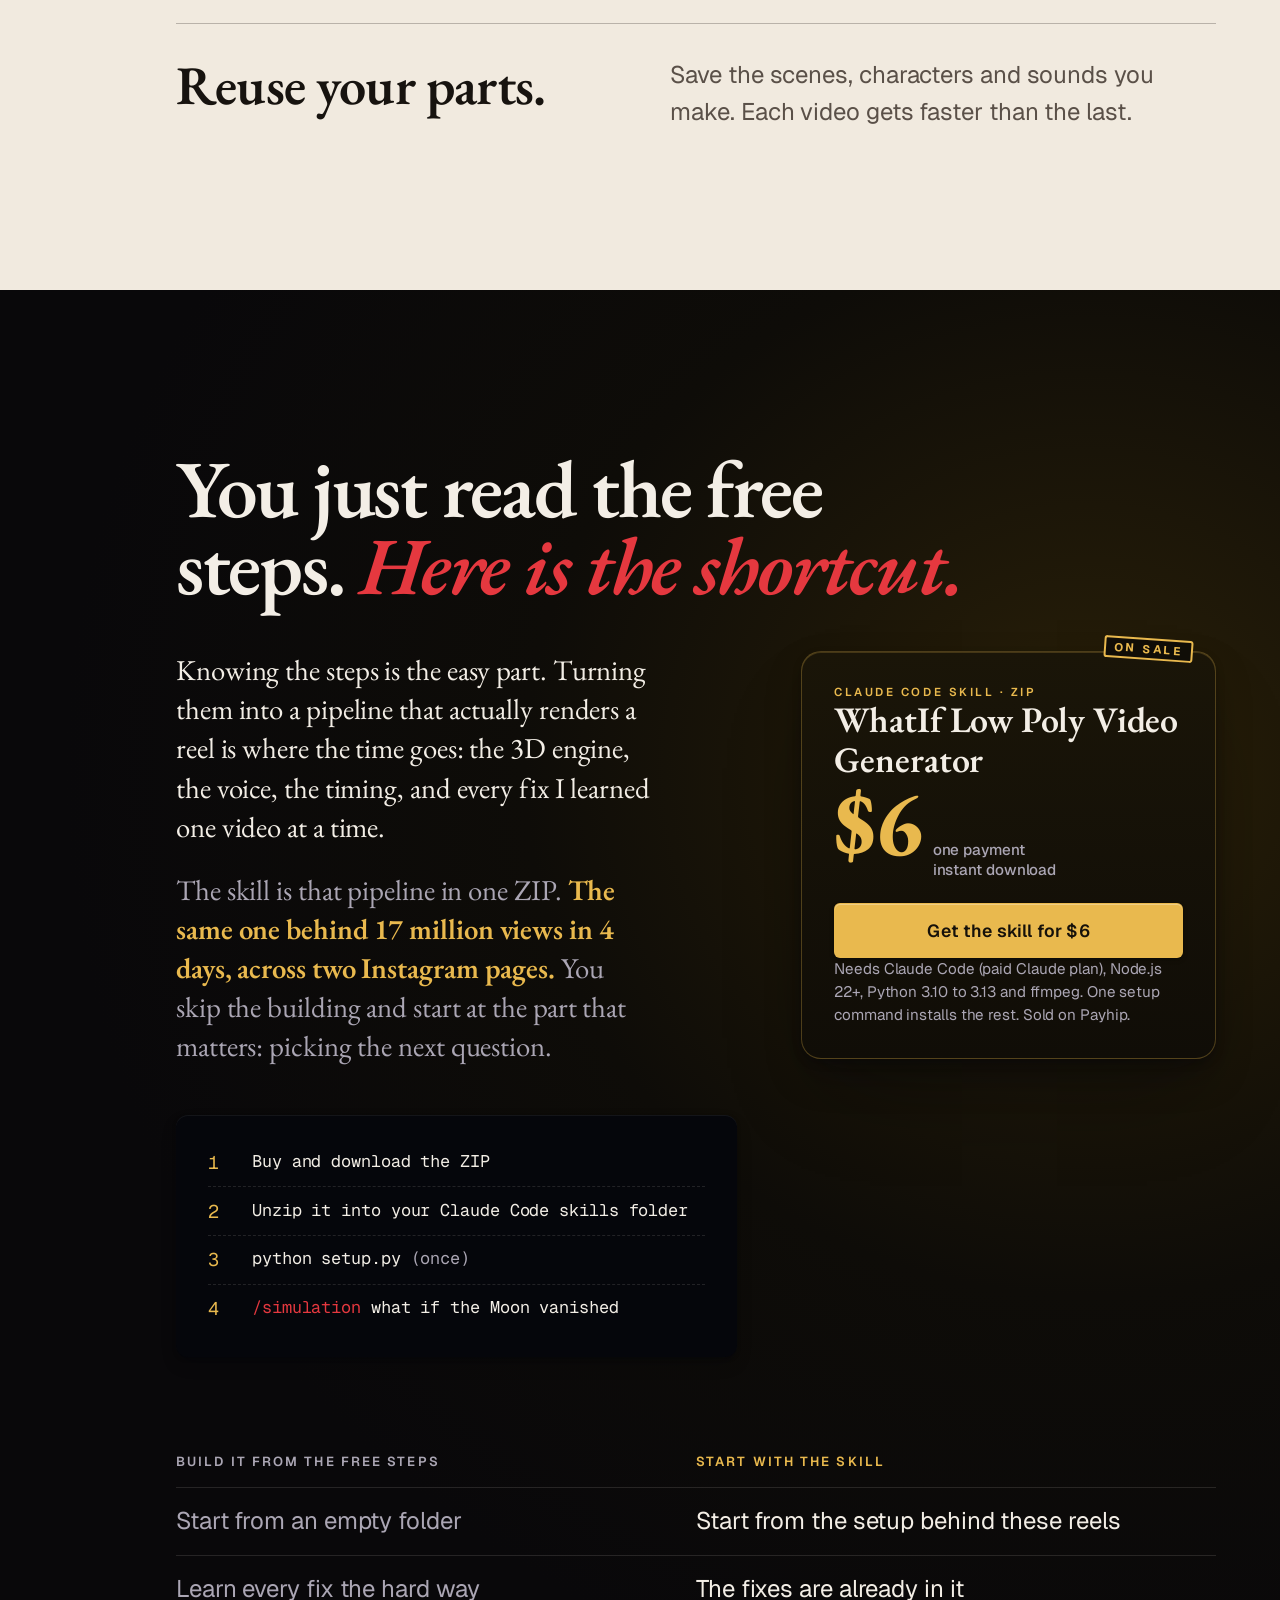
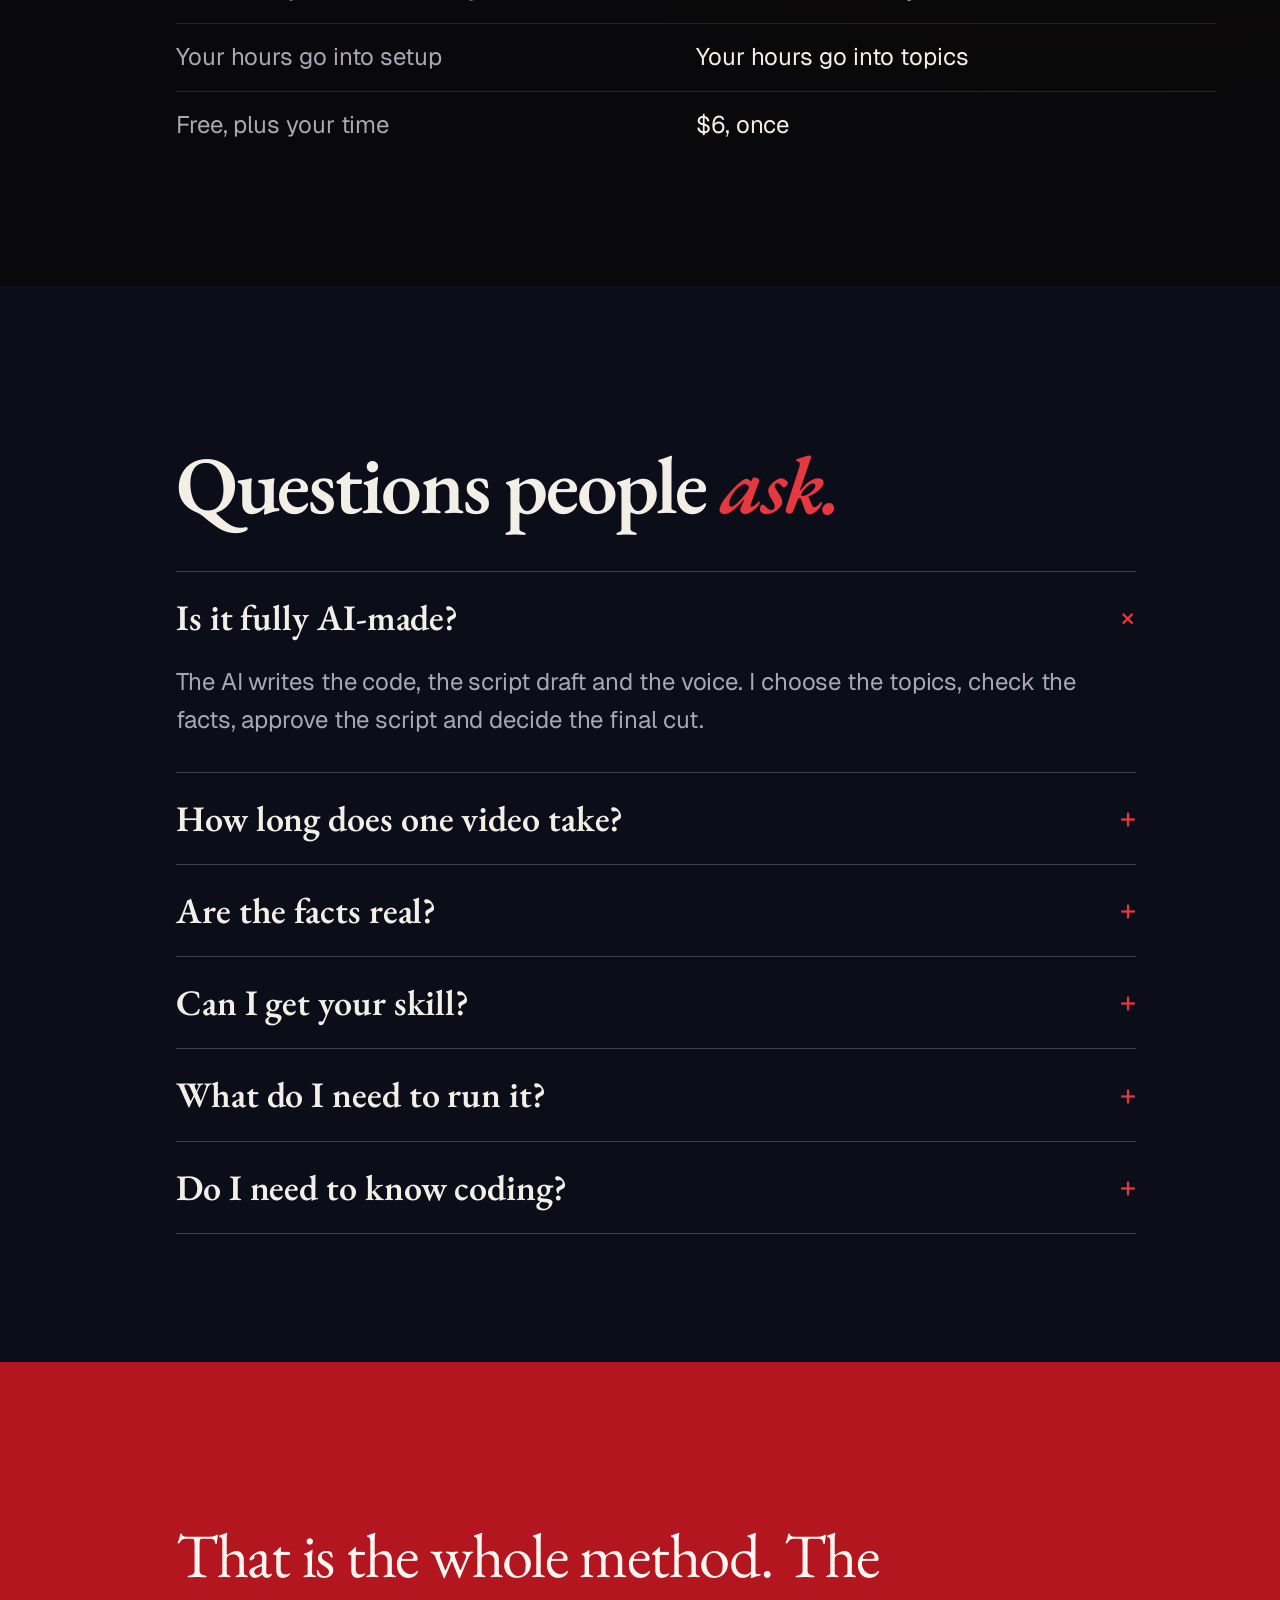
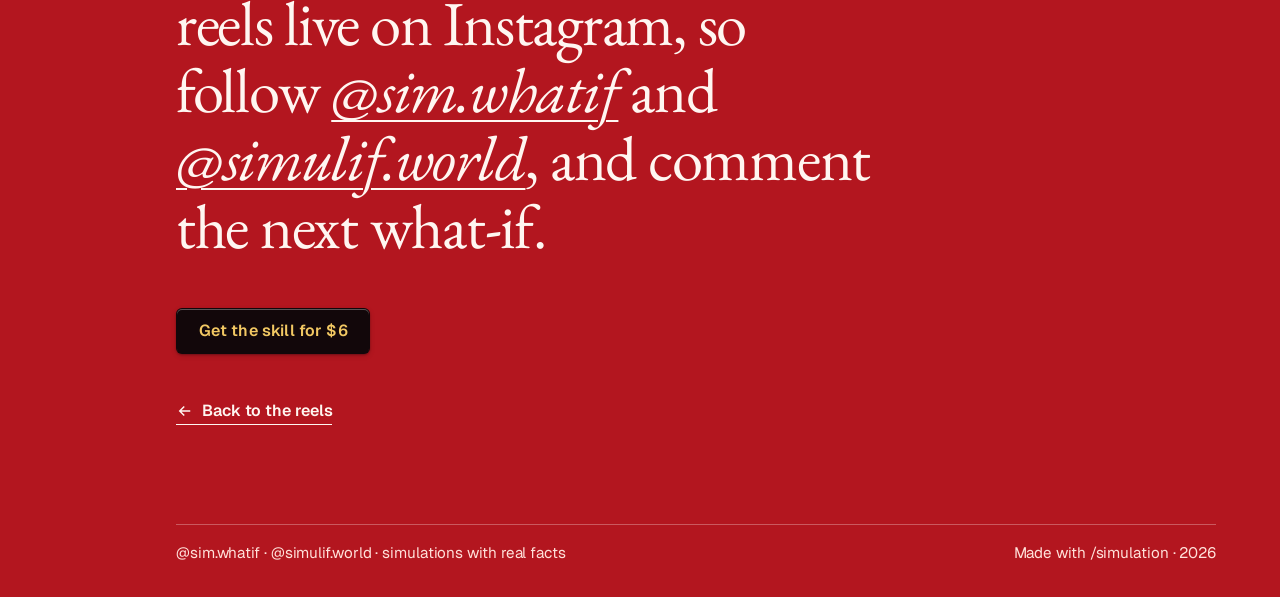
==== commit 0a42f93f: "17 million views in 4 days across two pages; add @simulif.world Co-Authored-By: Claude Opus 5.5 <nor" ====
--- a/how.html
+++ b/how.html
@@ -256,7 +256,7 @@
       <div class="offer__grid">
         <div data-sc-in data-sc-stagger="80">
           <p class="offer__lede">Knowing the steps is the easy part. Turning them into a pipeline that actually renders a reel is where the time goes: the 3D engine, the voice, the timing, and every fix I learned one video at a time.</p>
-          <p class="offer__lede">The skill is that pipeline in one ZIP. <b>The same one behind 37,30,000 views in 4 days.</b> You skip the building and start at the part that matters: picking the next question.</p>
+          <p class="offer__lede">The skill is that pipeline in one ZIP. <b>The same one behind 17 million views in 4 days, across two Instagram pages.</b> You skip the building and start at the part that matters: picking the next question.</p>
           <p class="quickbuy"><a class="btn btn--gold" href="https://payhip.com/b/5jLnv" rel="noopener" target="_blank">Get the skill for $6</a></p>
           <ol class="install" aria-label="Setup in four steps">
             <li><span>1</span><code>Buy and download the ZIP</code></li>
@@ -304,10 +304,10 @@
   <!-- COLOPHON -->
   <section class="colophon" data-sc-act="flow" data-chapter="08" data-title="Follow">
     <div class="colophon__in" data-sc-in data-sc-stagger="80">
-      <p class="end">That is the whole method. The reels live on Instagram, so <a href="https://www.instagram.com/sim.whatif/" rel="noopener" target="_blank">follow Sim.WhatIf</a> and comment the next what&#8209;if.</p>
+      <p class="end">That is the whole method. The reels live on Instagram, so follow <a href="https://www.instagram.com/sim.whatif/" rel="noopener" target="_blank">@sim.whatif</a> and <a href="https://www.instagram.com/simulif.world/" rel="noopener" target="_blank">@simulif.world</a>, and comment the next what&#8209;if.</p>
       <p class="end-buy"><a class="btn btn--gold" href="https://payhip.com/b/5jLnv" rel="noopener" target="_blank">Get the skill for $6</a></p>
       <a class="back" href="index.html"><svg width="18" height="18" viewBox="0 0 24 24" fill="none" stroke="currentColor" stroke-width="2" aria-hidden="true"><path d="M19 12H5M11 6l-6 6 6 6"/></svg>Back to the reels</a>
-      <div class="foot"><span>Sim.WhatIf · simulations with real facts</span><span>Made with /simulation · 2026</span></div>
+      <div class="foot"><span>@sim.whatif · @simulif.world · simulations with real facts</span><span>Made with /simulation · 2026</span></div>
     </div>
   </section>
 
--- a/site.css
+++ b/site.css
@@ -30,7 +30,7 @@
 .bar__mark { font-family: var(--sc-font-display); font-size: 1.45rem; font-weight: 600; letter-spacing: -0.01em; text-decoration: none; justify-self: start; }
 .bar__mark i { color: var(--sc-accent); font-style: normal; }
 .bar__right { justify-self: end; display: flex; align-items: center; gap: 1.25rem; }
-.bar__link { font: 500 0.95rem/1 var(--sc-font-text); text-decoration: none; color: var(--sc-ink-soft); padding: 0.6em 0.2em; transition: color 150ms var(--sc-ease-out); }
+.bar__link { font: 500 0.95rem/1 var(--sc-font-text); white-space: nowrap; text-decoration: none; color: var(--sc-ink-soft); padding: 0.6em 0.2em; transition: color 150ms var(--sc-ease-out); }
 .bar__link[aria-current="page"] { color: var(--sc-ink); }
 @media (hover: hover) and (pointer: fine) { .bar__link:hover { color: var(--sc-ink); } }
 
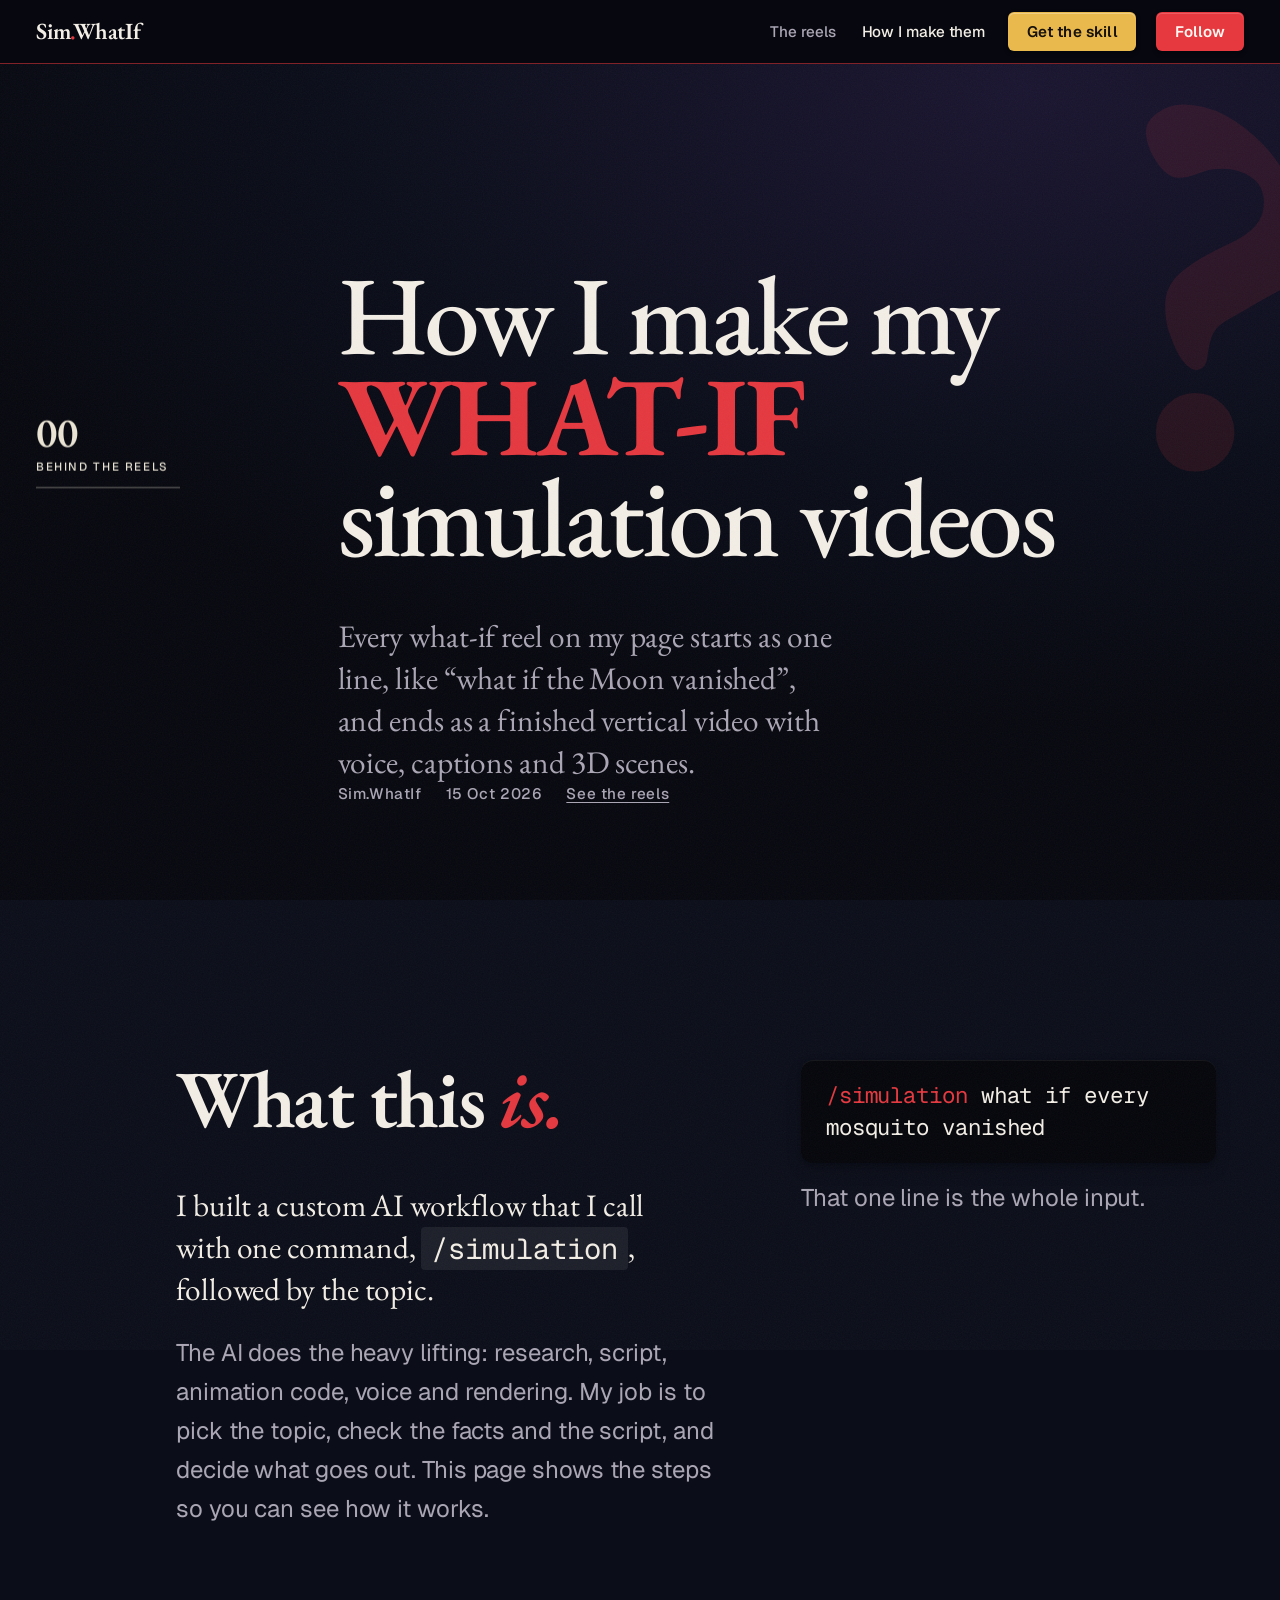
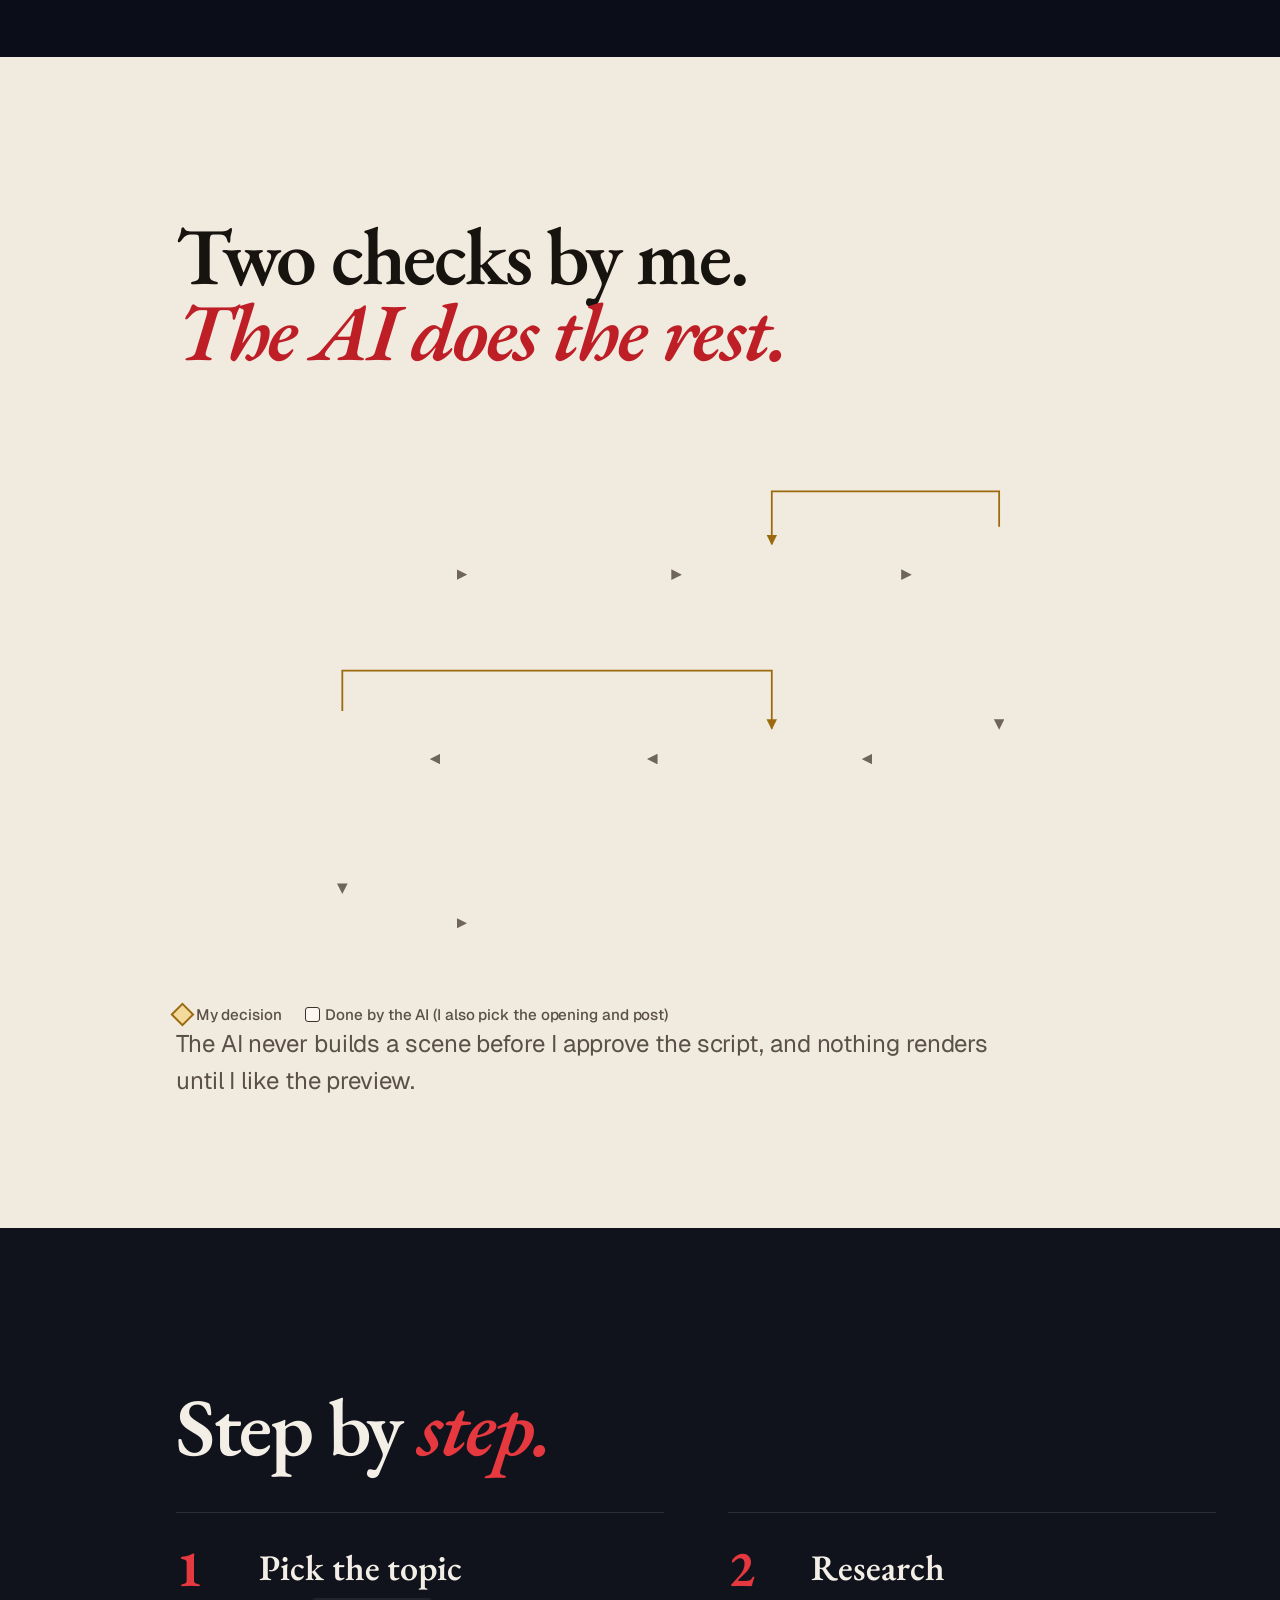
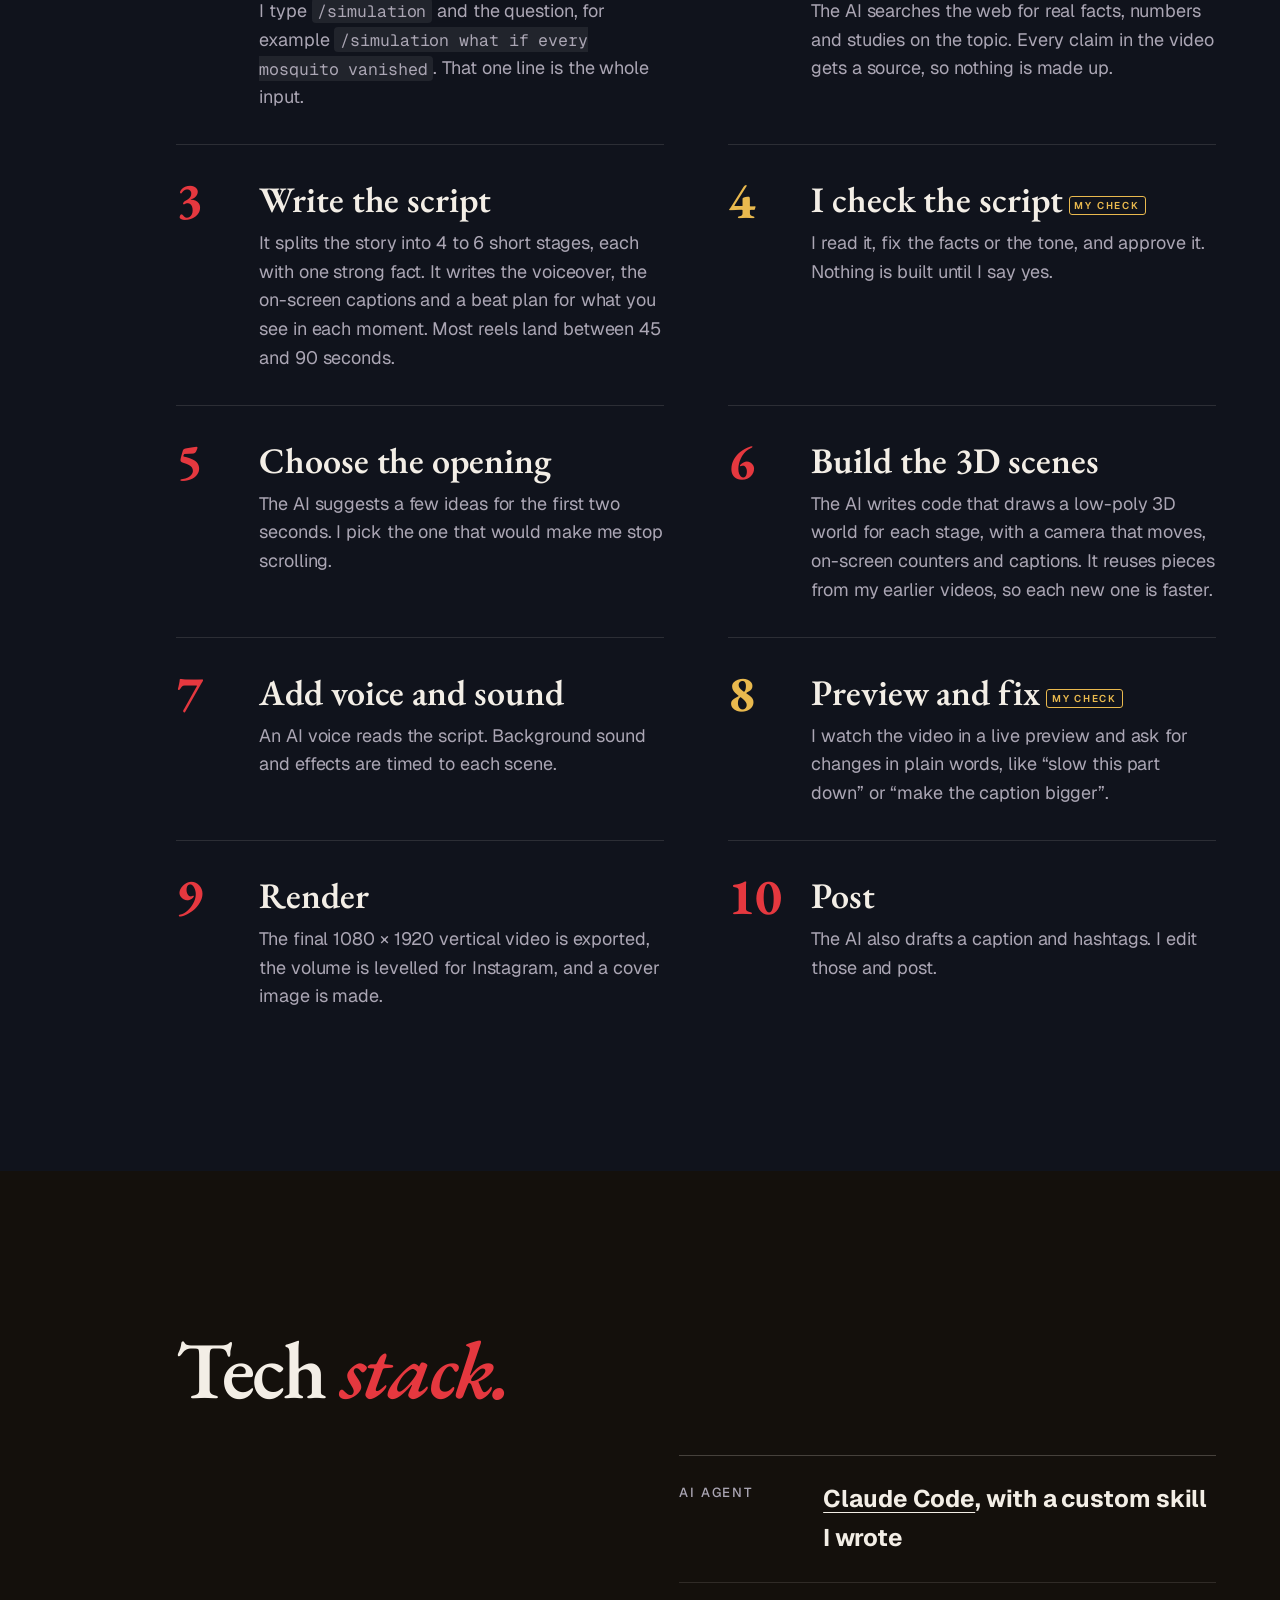
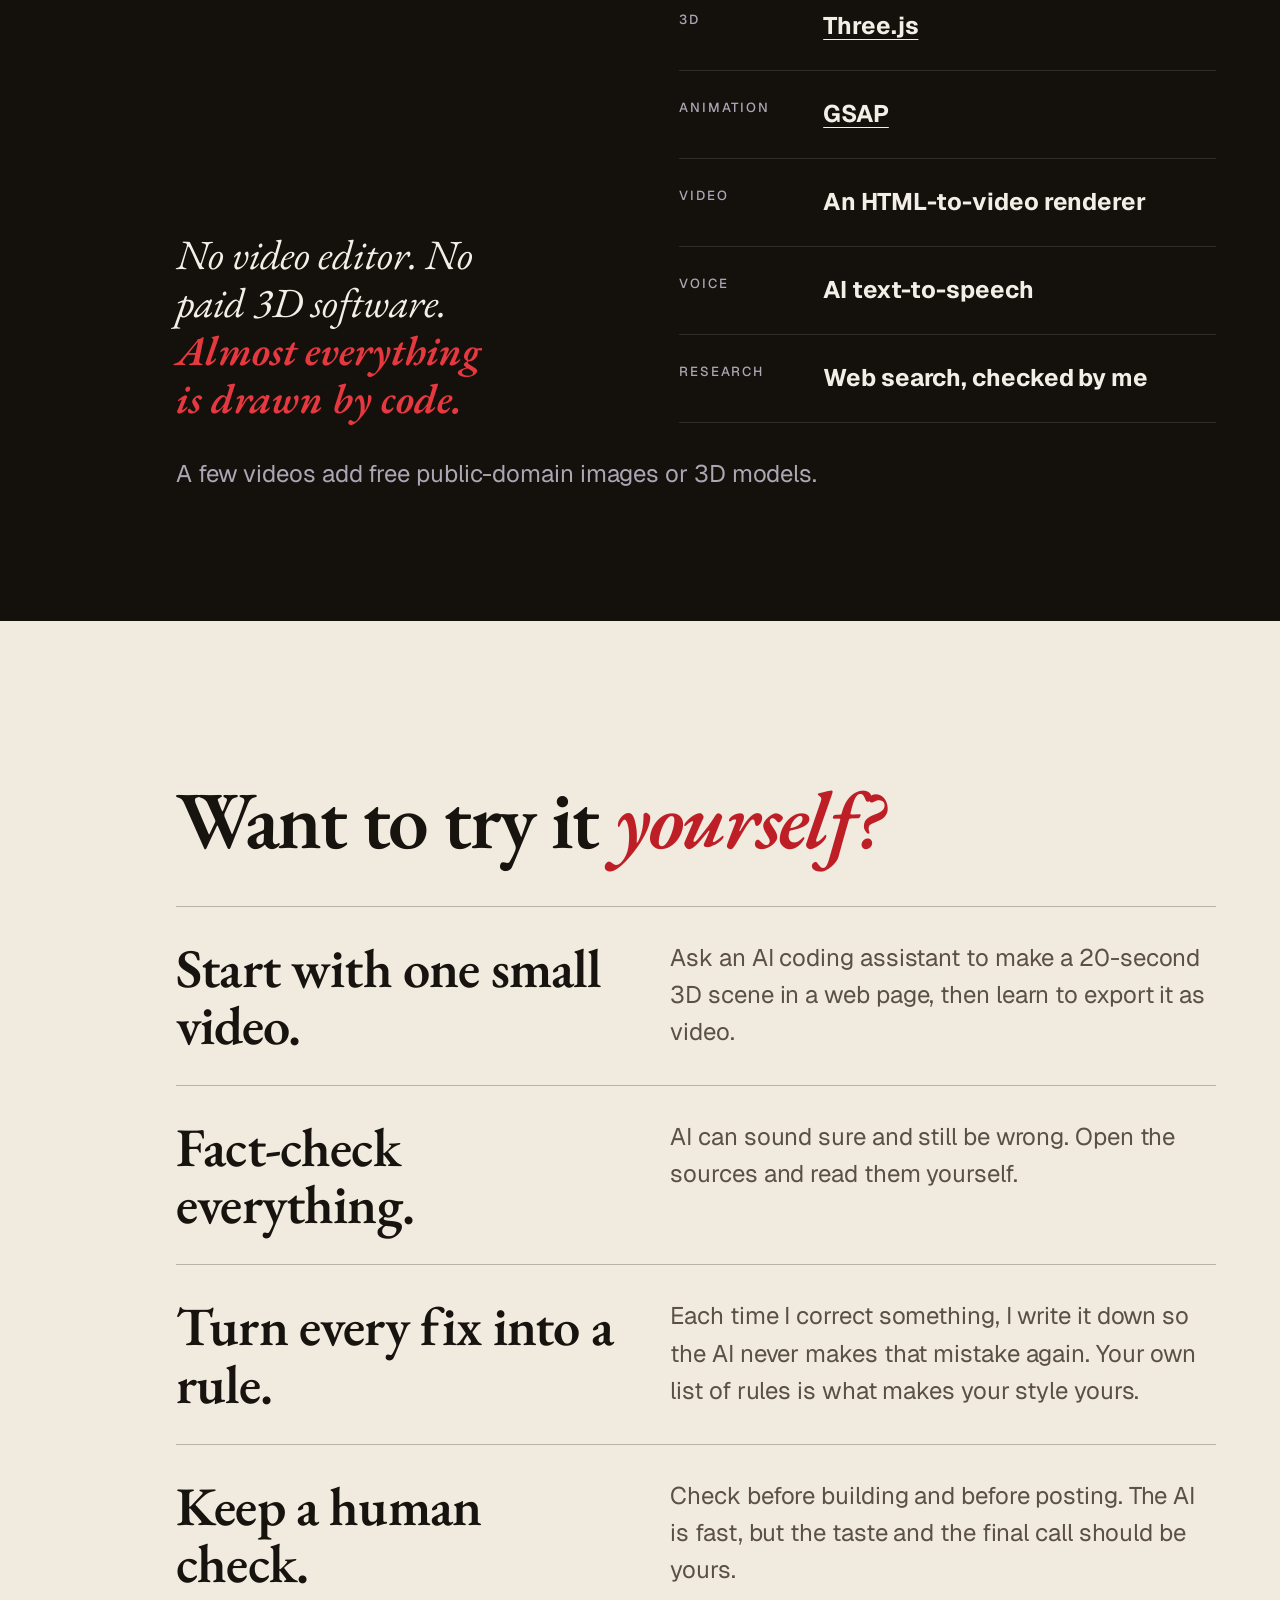
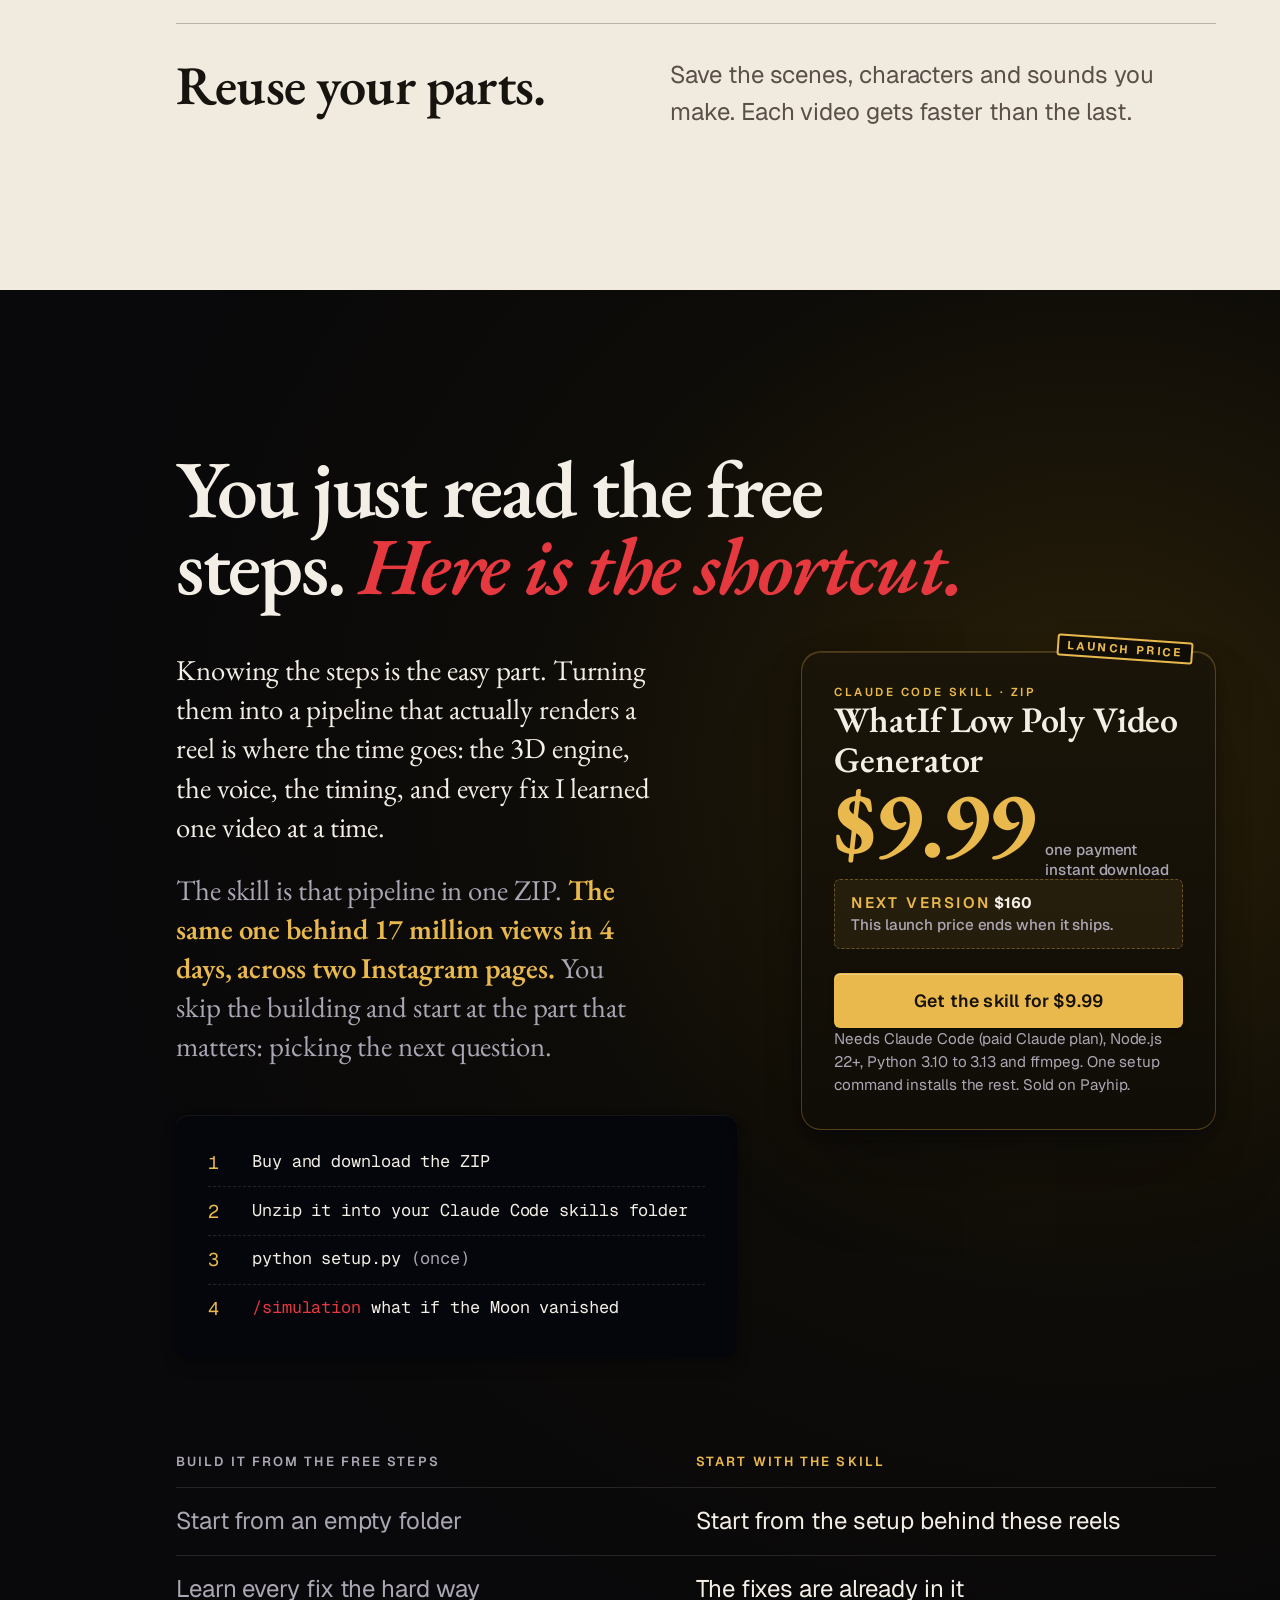
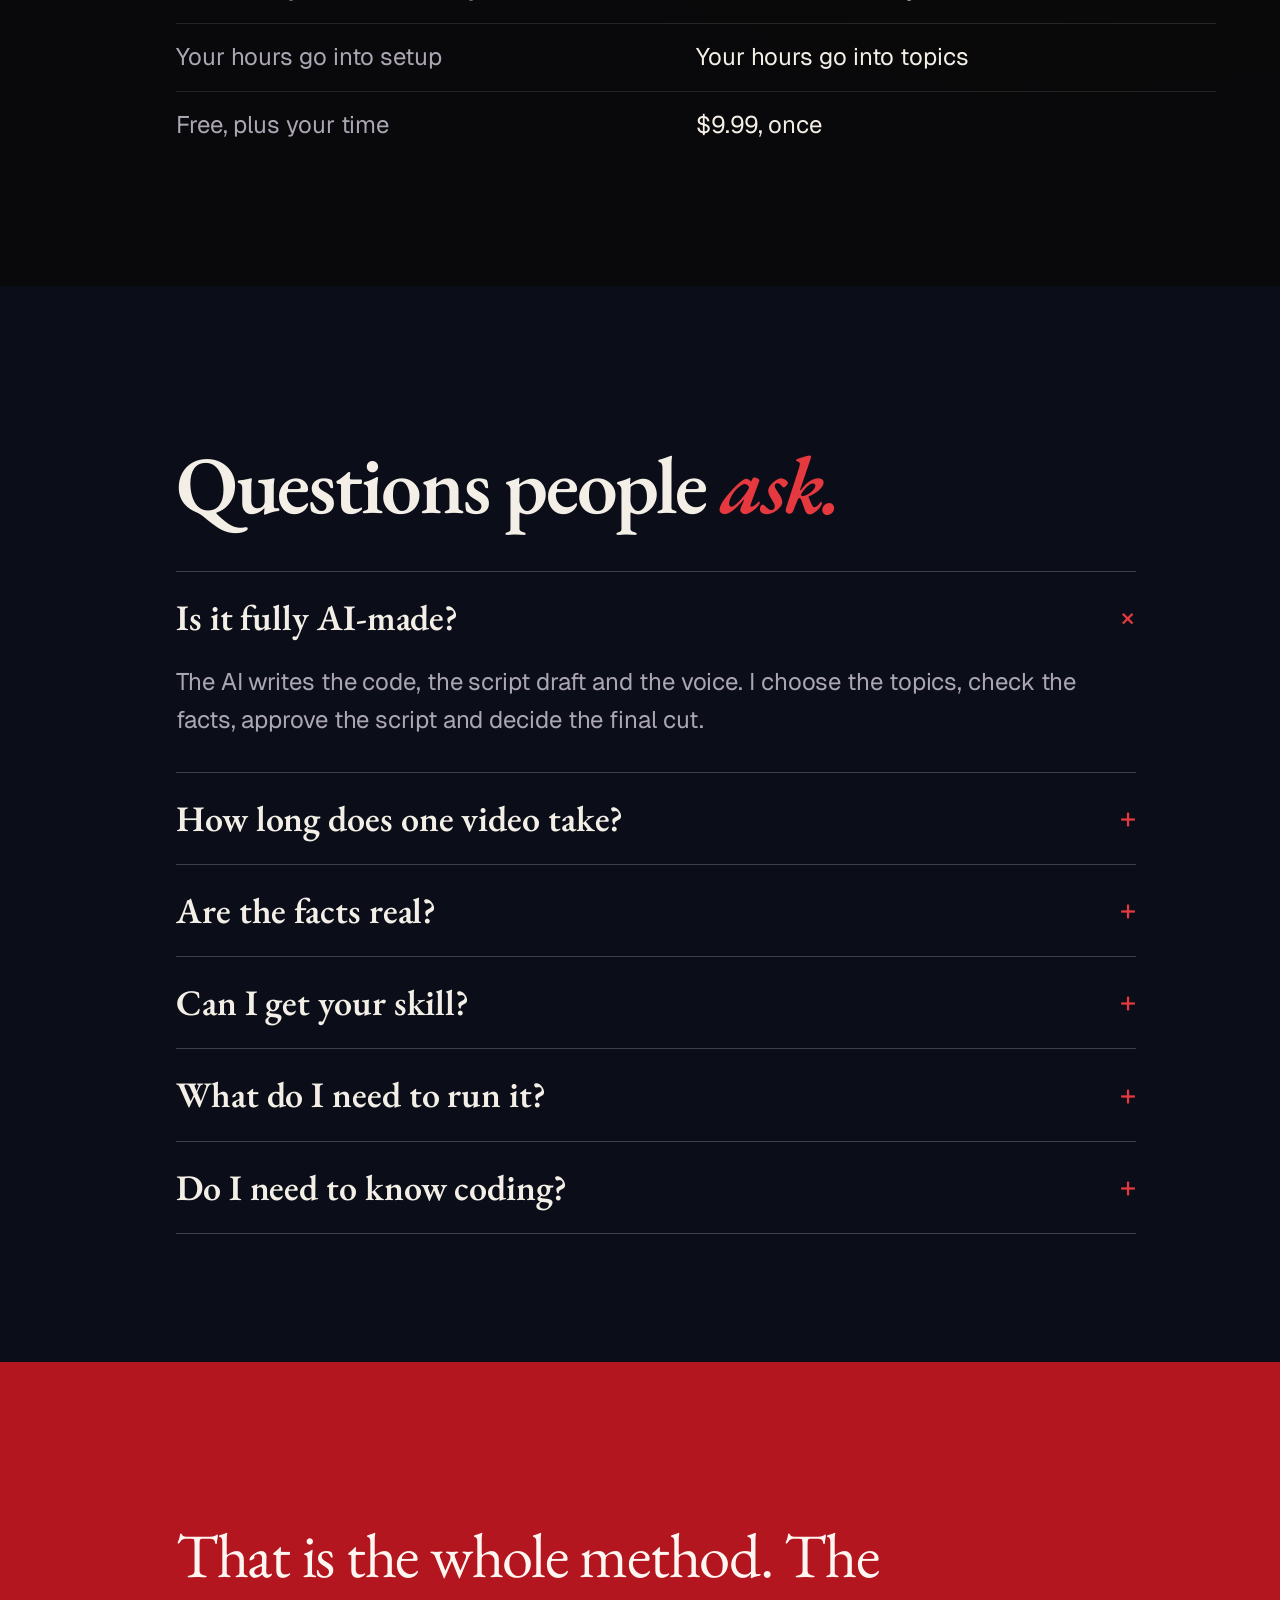
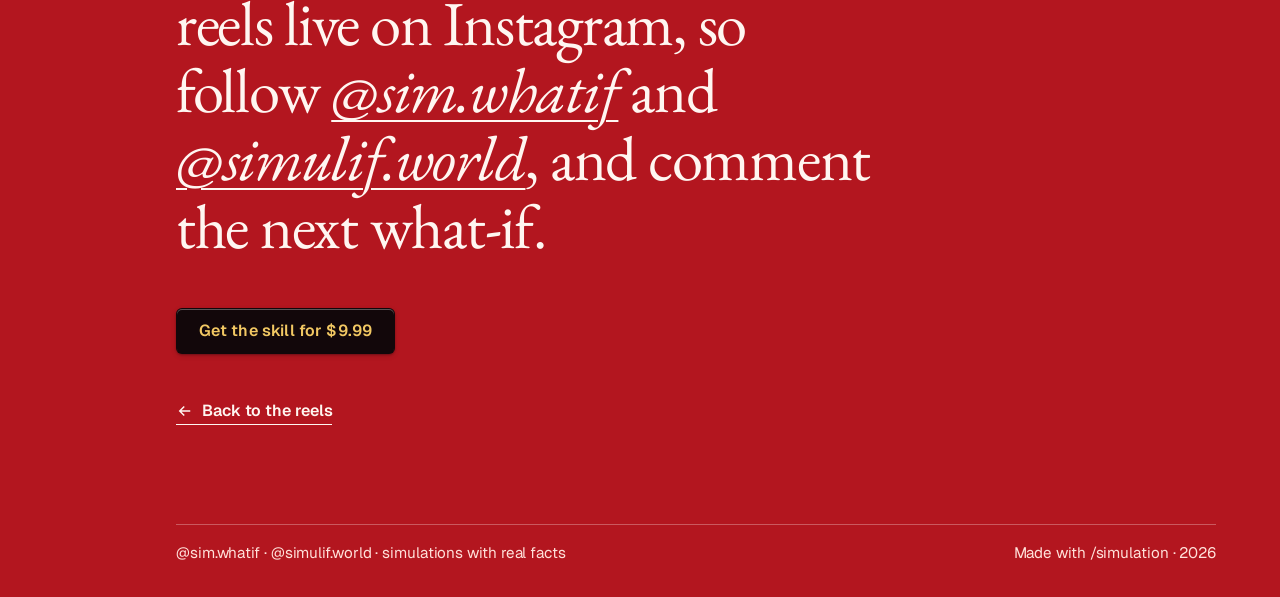
==== commit e9fe9faa: "Launch price $9.99; next version planned at $160 Co-Authored-By: Claude Opus 5.5 <noreply@anthropic." ====
--- a/how.html
+++ b/how.html
@@ -257,7 +257,7 @@
         <div data-sc-in data-sc-stagger="80">
           <p class="offer__lede">Knowing the steps is the easy part. Turning them into a pipeline that actually renders a reel is where the time goes: the 3D engine, the voice, the timing, and every fix I learned one video at a time.</p>
           <p class="offer__lede">The skill is that pipeline in one ZIP. <b>The same one behind 17 million views in 4 days, across two Instagram pages.</b> You skip the building and start at the part that matters: picking the next question.</p>
-          <p class="quickbuy"><a class="btn btn--gold" href="https://payhip.com/b/5jLnv" rel="noopener" target="_blank">Get the skill for $6</a></p>
+          <p class="quickbuy"><a class="btn btn--gold" href="https://payhip.com/b/5jLnv" rel="noopener" target="_blank">Get the skill for $9.99</a></p>
           <ol class="install" aria-label="Setup in four steps">
             <li><span>1</span><code>Buy and download the ZIP</code></li>
             <li><span>2</span><code>Unzip it into your Claude Code skills folder</code></li>
@@ -266,11 +266,12 @@
           </ol>
         </div>
         <aside class="tag" data-sc-in aria-label="Buy the skill">
-          <span class="tag__stamp" aria-hidden="true">ON SALE</span>
+          <span class="tag__stamp" aria-hidden="true">LAUNCH PRICE</span>
           <p class="tag__kind">Claude Code skill · ZIP</p>
           <p class="tag__name">WhatIf Low Poly Video Generator</p>
-          <p class="tag__price"><b>$6</b><span>one payment<br>instant download</span></p>
-          <a class="btn btn--gold" href="https://payhip.com/b/5jLnv" rel="noopener" target="_blank">Get the skill for $6</a>
+          <p class="tag__price"><b>$9.99</b><span>one payment<br>instant download</span></p>
+        <p class="tag__next"><span>NEXT VERSION</span> <b>$160</b><br>This launch price ends when it ships.</p>
+          <a class="btn btn--gold" href="https://payhip.com/b/5jLnv" rel="noopener" target="_blank">Get the skill for $9.99</a>
           <p class="tag__small">Needs Claude Code (paid Claude plan), Node.js 22+, Python 3.10 to 3.13 and ffmpeg. One setup command installs the rest. Sold on Payhip.</p>
         </aside>
       </div>
@@ -280,7 +281,7 @@
           <tr><td>Start from an empty folder</td><td>Start from the setup behind these reels</td></tr>
           <tr><td>Learn every fix the hard way</td><td>The fixes are already in it</td></tr>
           <tr><td>Your hours go into setup</td><td>Your hours go into topics</td></tr>
-          <tr><td>Free, plus your time</td><td>$6, once</td></tr>
+          <tr><td>Free, plus your time</td><td>$9.99, once</td></tr>
         </tbody>
       </table>
     </div>
@@ -294,7 +295,7 @@
         <details open><summary>Is it fully AI-made?</summary><p>The AI writes the code, the script draft and the voice. I choose the topics, check the facts, approve the script and decide the final cut.</p></details>
         <details><summary>How long does one video take?</summary><p>It depends on the topic and how many fixes it needs. Most of my time goes into checking and fixing, not waiting.</p></details>
         <details><summary>Are the facts real?</summary><p>Yes. Each video has a source list behind it. If you spot a mistake, comment and I will correct it.</p></details>
-        <details><summary>Can I get your skill?</summary><p>Yes. The plug-and-play version is on Payhip for $6. Unzip it into Claude Code, run the setup once, then type <code>/simulation</code> and your topic. <a href="https://payhip.com/b/5jLnv" rel="noopener" target="_blank">Get the skill</a>.</p></details>
+        <details><summary>Can I get your skill?</summary><p>Yes. The plug-and-play version is on Payhip for $9.99, a launch price. The next version is planned at $160. Unzip it into Claude Code, run the setup once, then type <code>/simulation</code> and your topic. <a href="https://payhip.com/b/5jLnv" rel="noopener" target="_blank">Get the skill</a>.</p></details>
         <details><summary>What do I need to run it?</summary><p>Claude Code (it needs a paid Claude plan), Node.js 22 or newer, Python 3.10 to 3.13 and ffmpeg. The included <code>setup.py</code> checks them, then installs the voice model and the render browser for you.</p></details>
         <details><summary>Do I need to know coding?</summary><p>It helps, but not much. You describe what you want in plain words and the AI writes the code. Knowing a little lets you fix things faster.</p></details>
       </div>
@@ -305,7 +306,7 @@
   <section class="colophon" data-sc-act="flow" data-chapter="08" data-title="Follow">
     <div class="colophon__in" data-sc-in data-sc-stagger="80">
       <p class="end">That is the whole method. The reels live on Instagram, so follow <a href="https://www.instagram.com/sim.whatif/" rel="noopener" target="_blank">@sim.whatif</a> and <a href="https://www.instagram.com/simulif.world/" rel="noopener" target="_blank">@simulif.world</a>, and comment the next what&#8209;if.</p>
-      <p class="end-buy"><a class="btn btn--gold" href="https://payhip.com/b/5jLnv" rel="noopener" target="_blank">Get the skill for $6</a></p>
+      <p class="end-buy"><a class="btn btn--gold" href="https://payhip.com/b/5jLnv" rel="noopener" target="_blank">Get the skill for $9.99</a></p>
       <a class="back" href="index.html"><svg width="18" height="18" viewBox="0 0 24 24" fill="none" stroke="currentColor" stroke-width="2" aria-hidden="true"><path d="M19 12H5M11 6l-6 6 6 6"/></svg>Back to the reels</a>
       <div class="foot"><span>@sim.whatif · @simulif.world · simulations with real facts</span><span>Made with /simulation · 2026</span></div>
     </div>
--- a/site.css
+++ b/site.css
@@ -100,3 +100,6 @@
 .quickbuy { display: none; margin: var(--sc-6) 0 0; }
 @media (max-width: 860px) { .quickbuy { display: block; } }
 .install code i { font-style: normal; color: var(--sc-ink-soft); }
+.tag__next { margin: var(--sc-4) 0 0; padding: var(--sc-3) var(--sc-4); border-radius: var(--sc-r-sm); background: rgb(233 185 78 / 0.08); border: 1px dashed rgb(233 185 78 / 0.35); font: 500 var(--sc-t-sm)/1.45 var(--sc-font-text); color: var(--sc-ink-soft); }
+.tag__next span { font-weight: 600; letter-spacing: 0.16em; color: var(--gold); }
+.tag__next b { font-weight: 700; color: var(--sc-ink); }
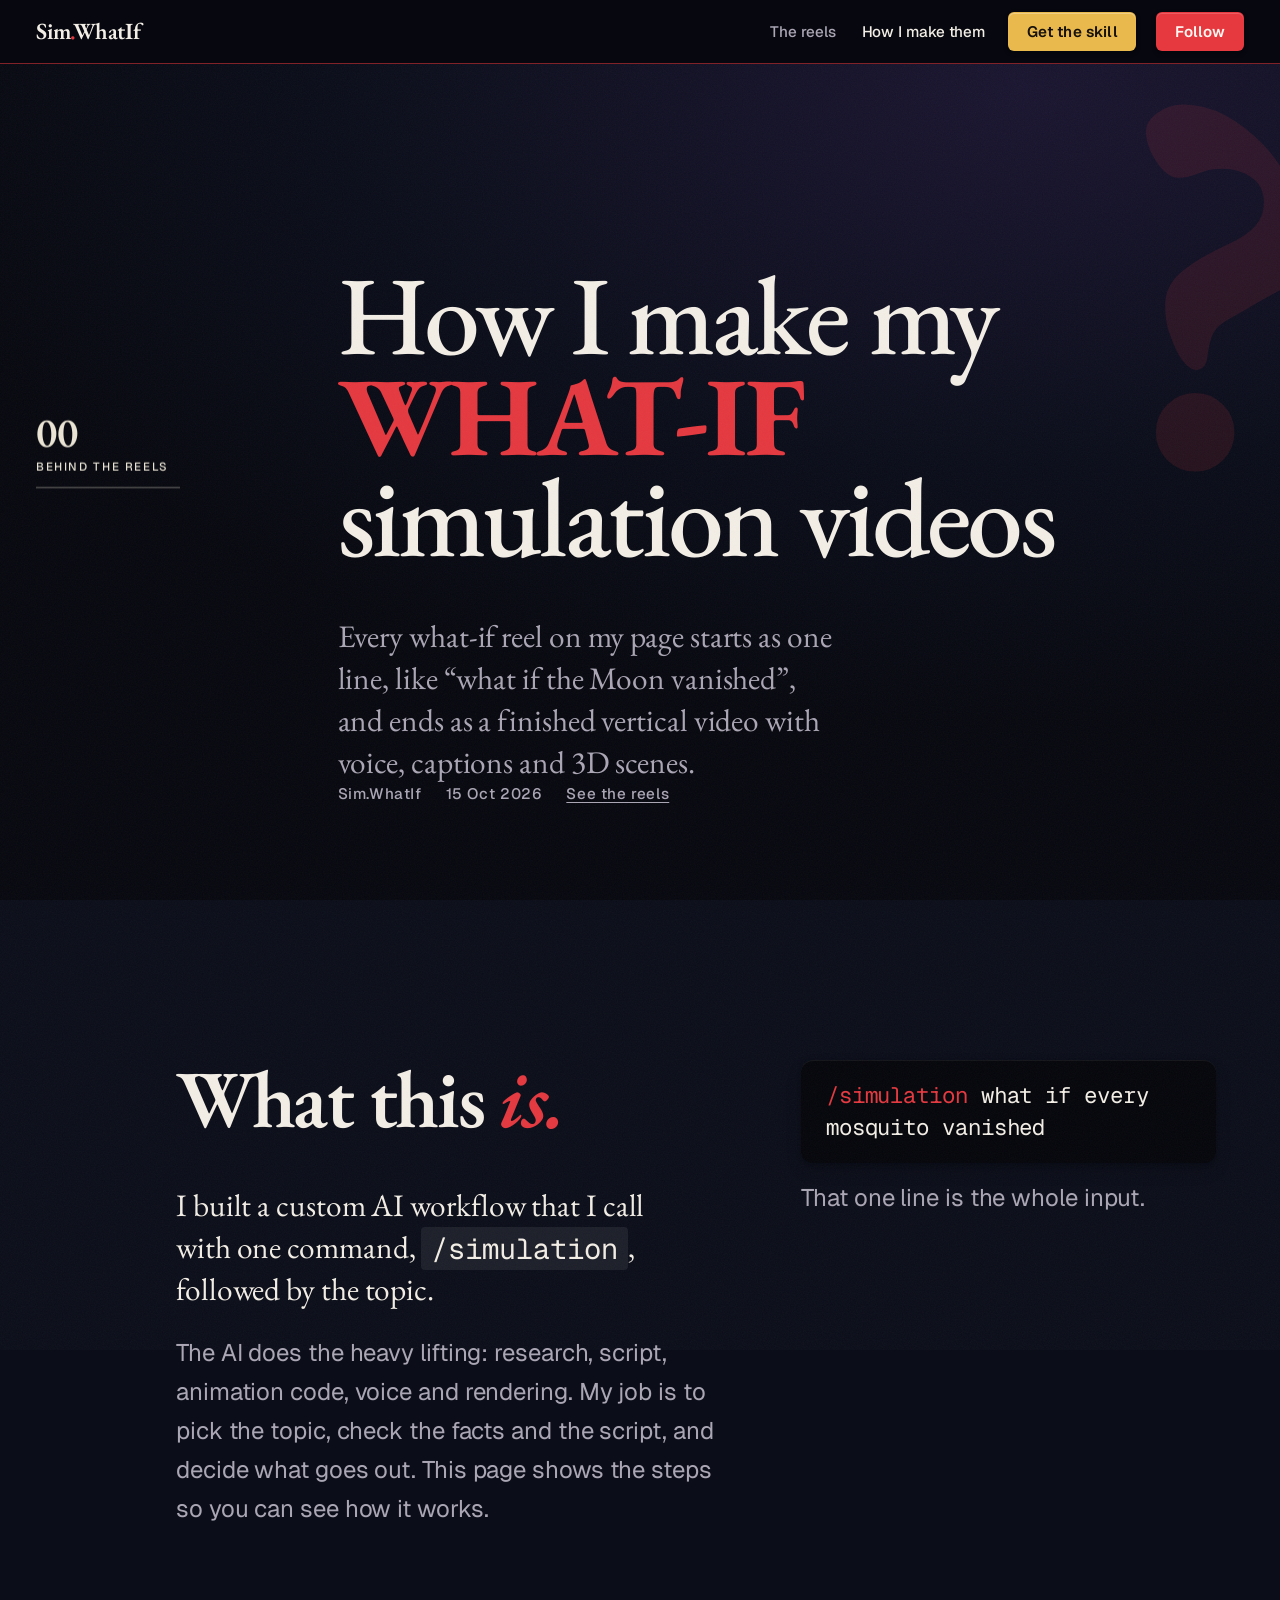
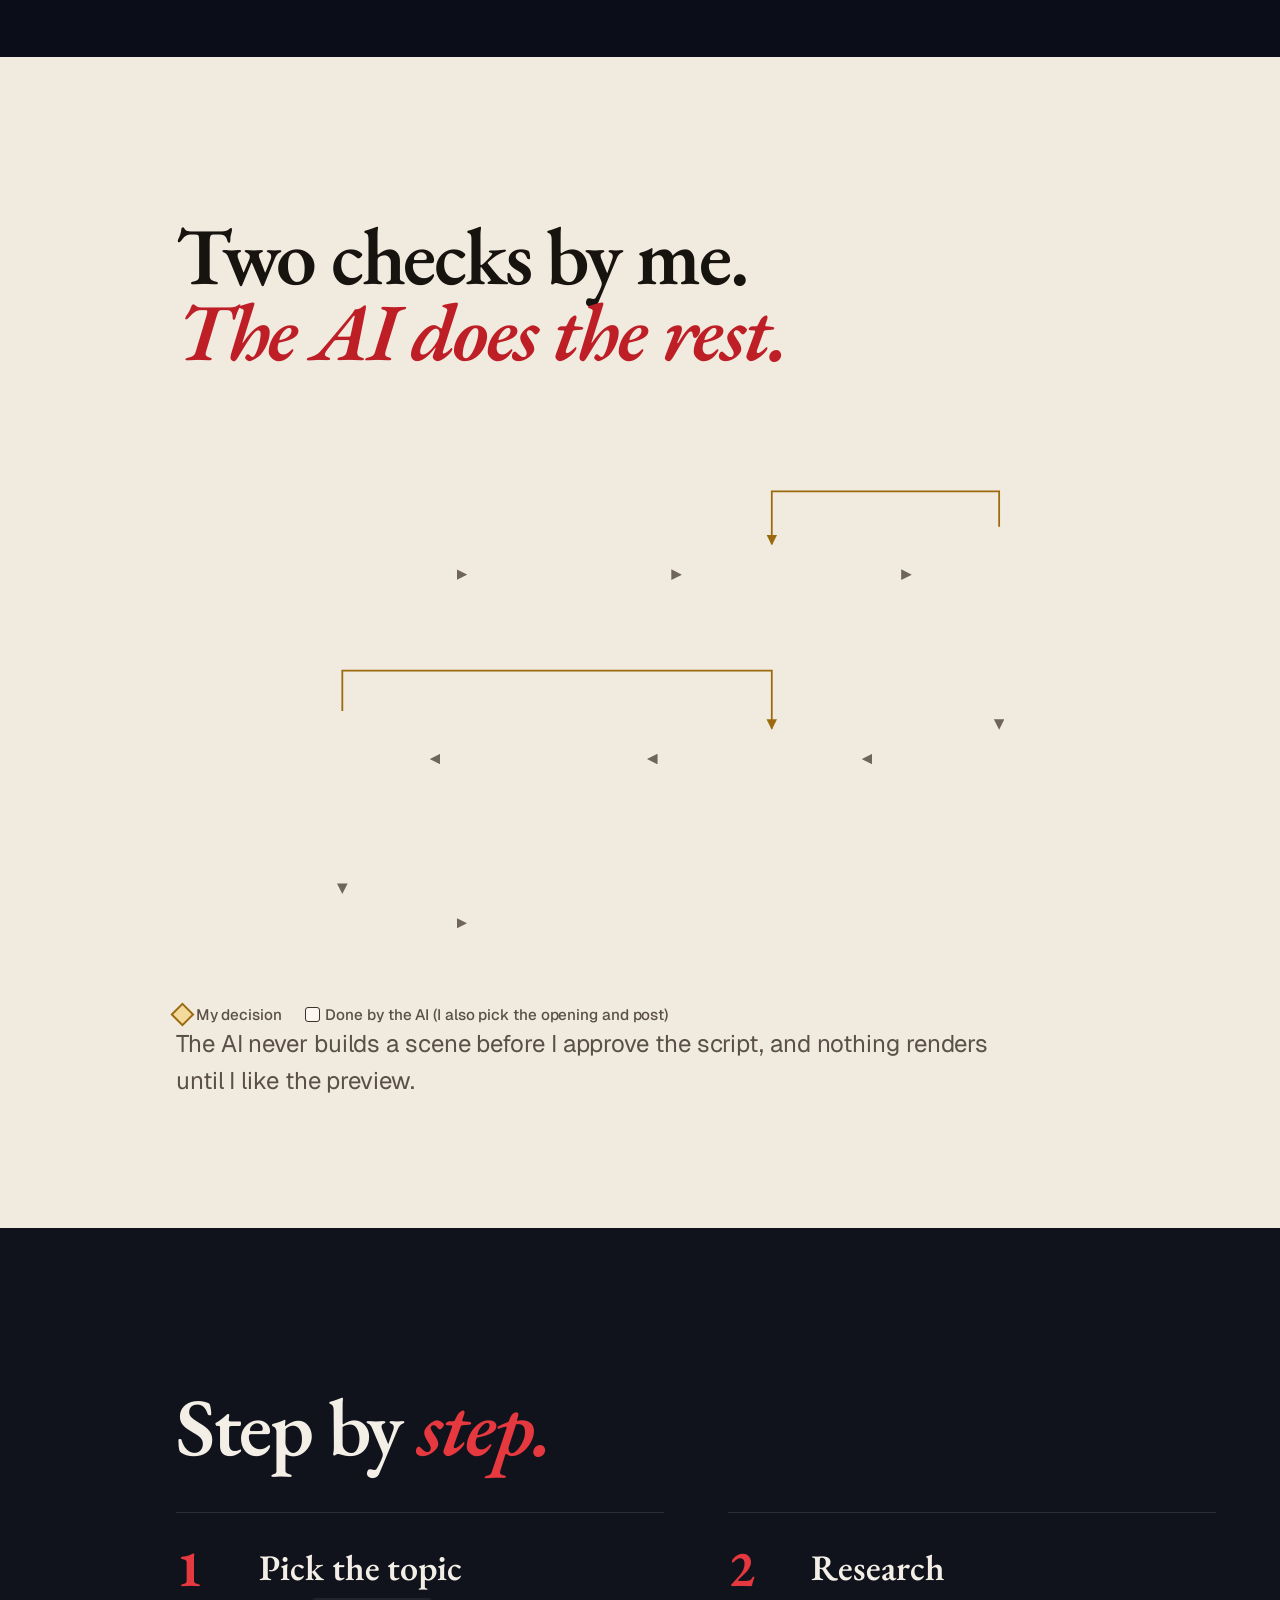
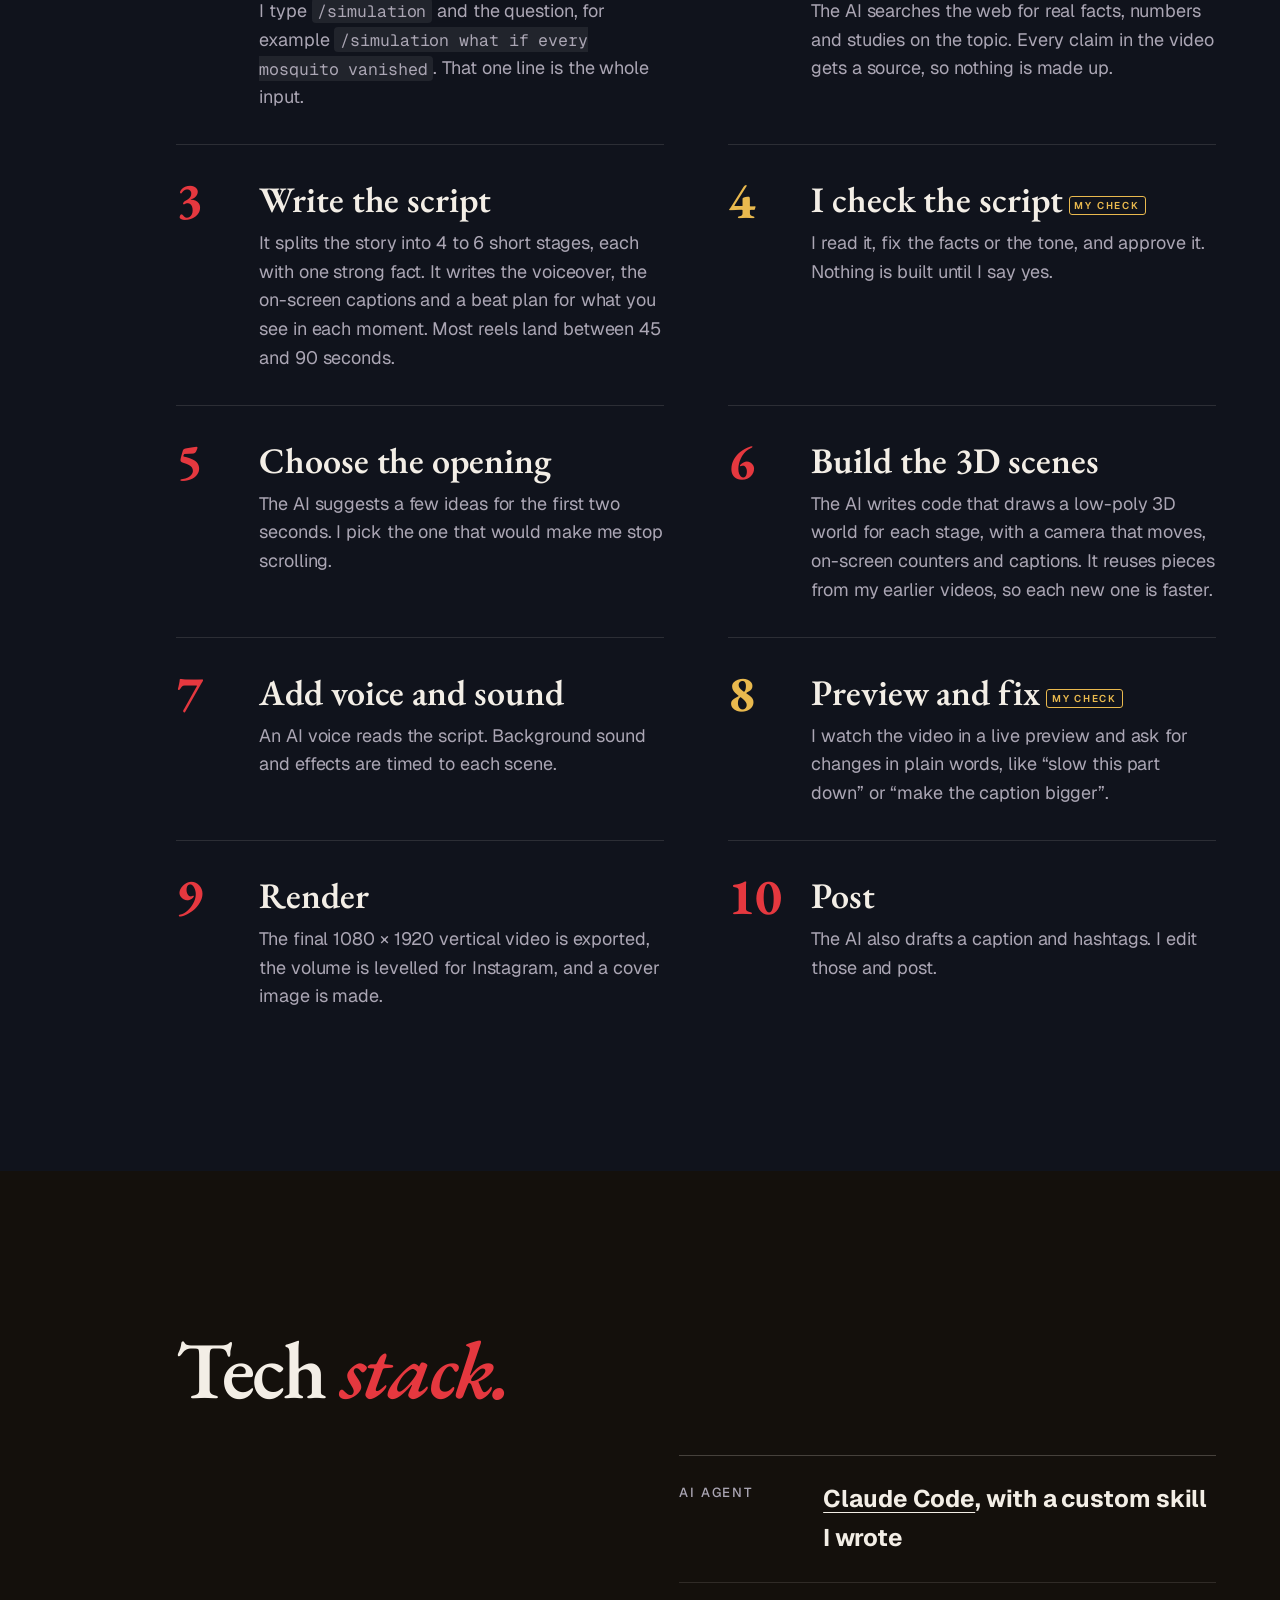
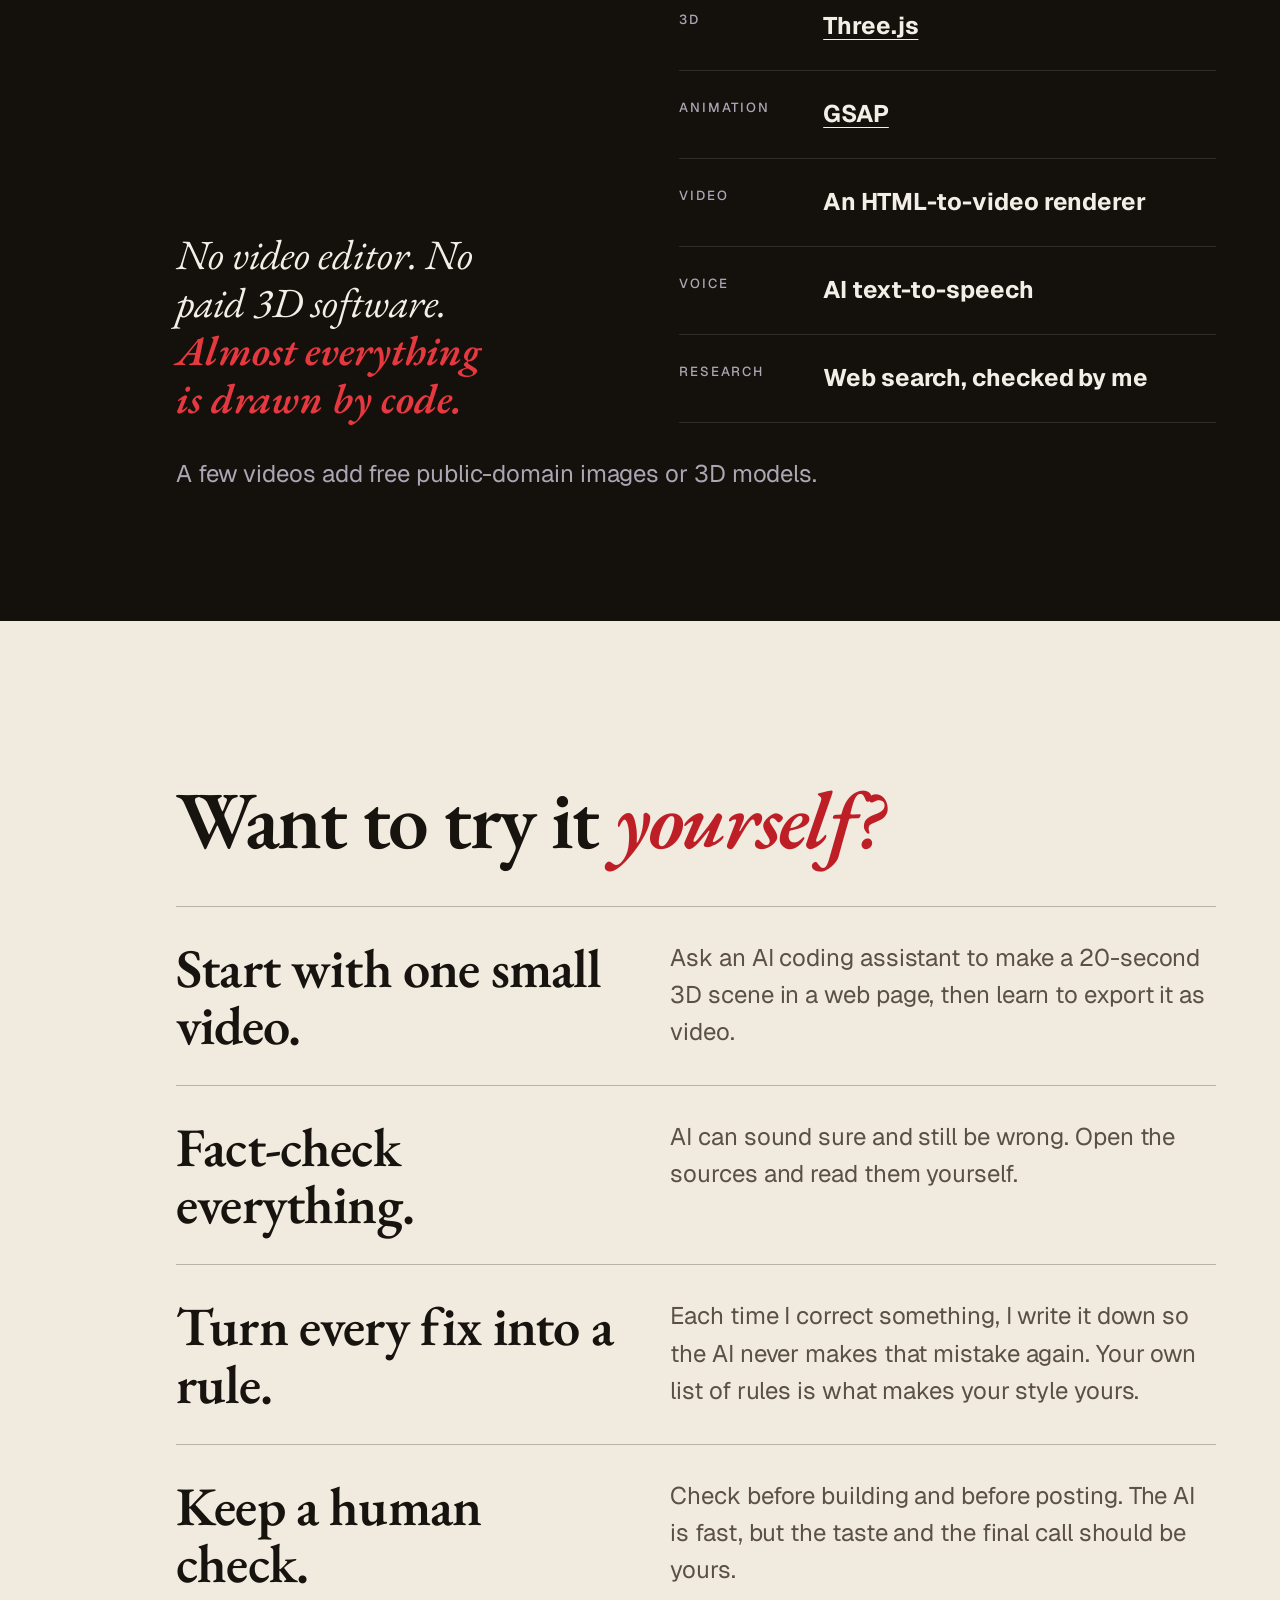
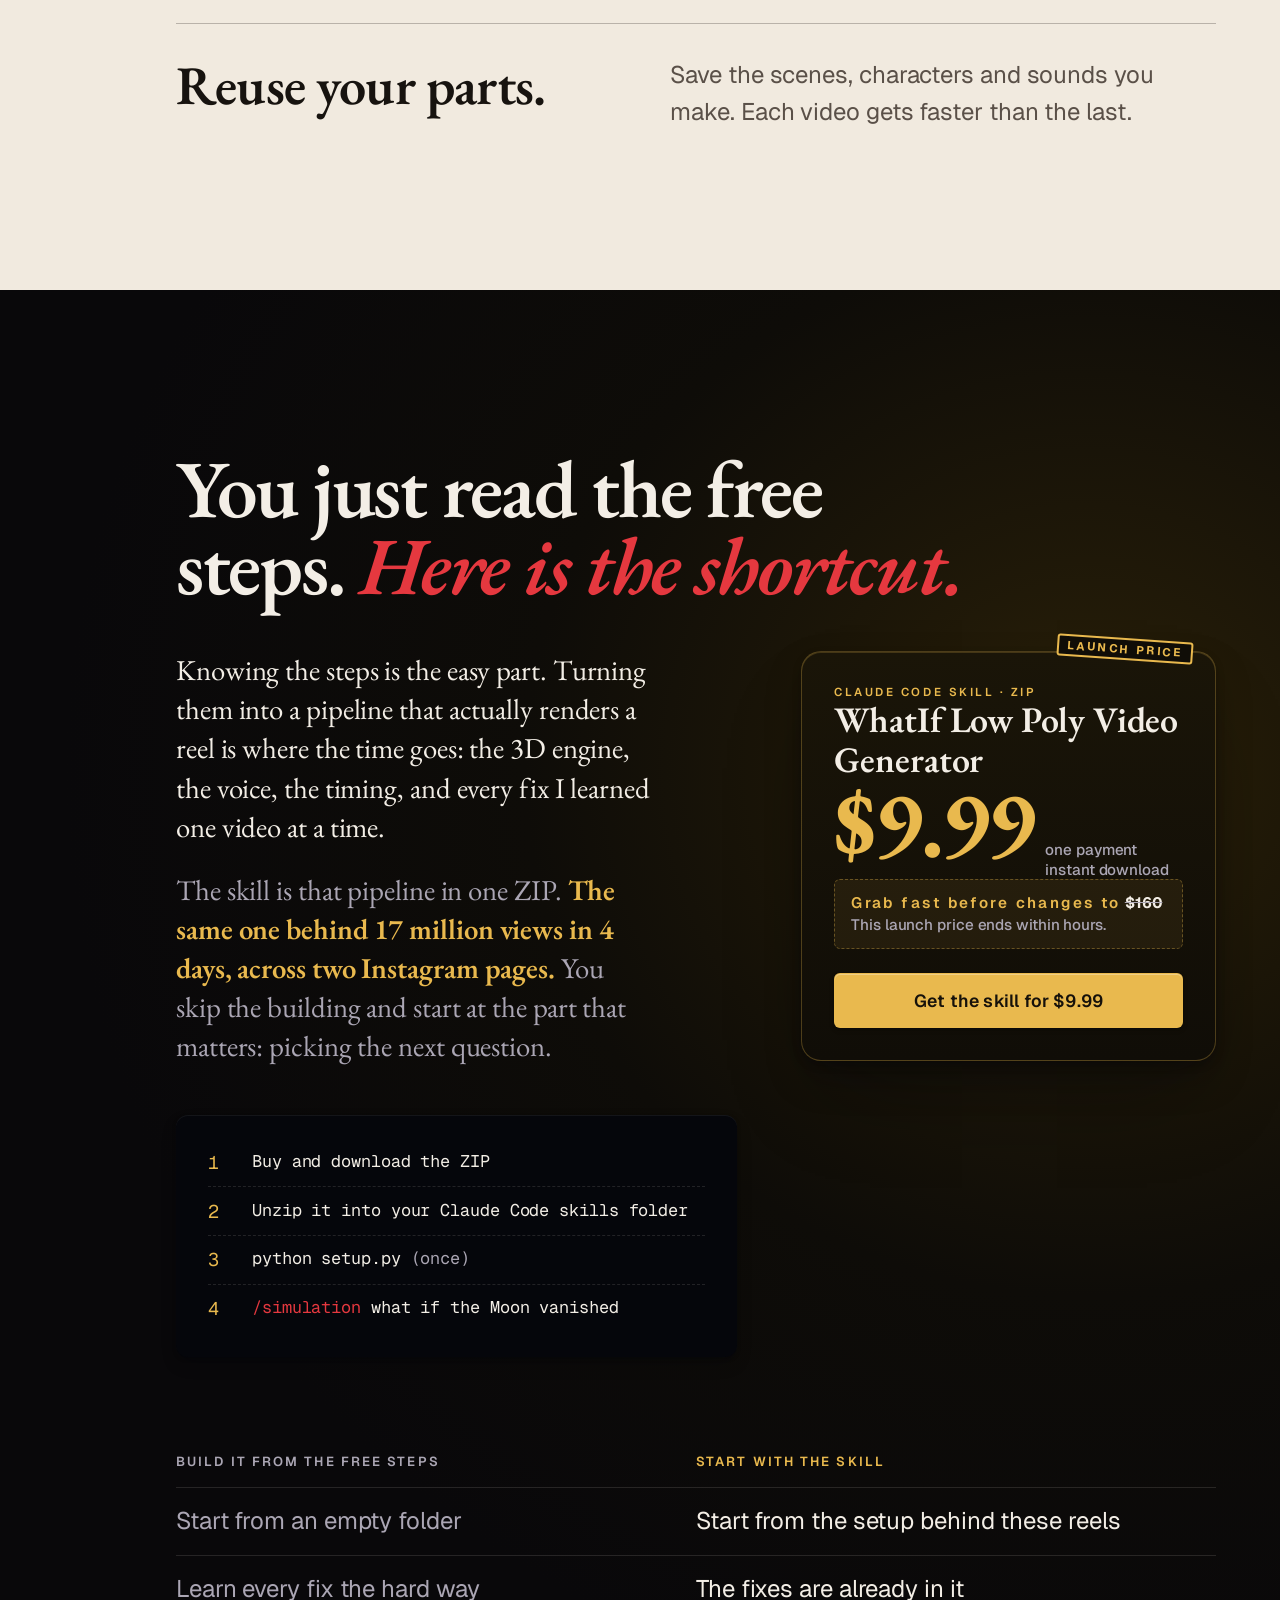
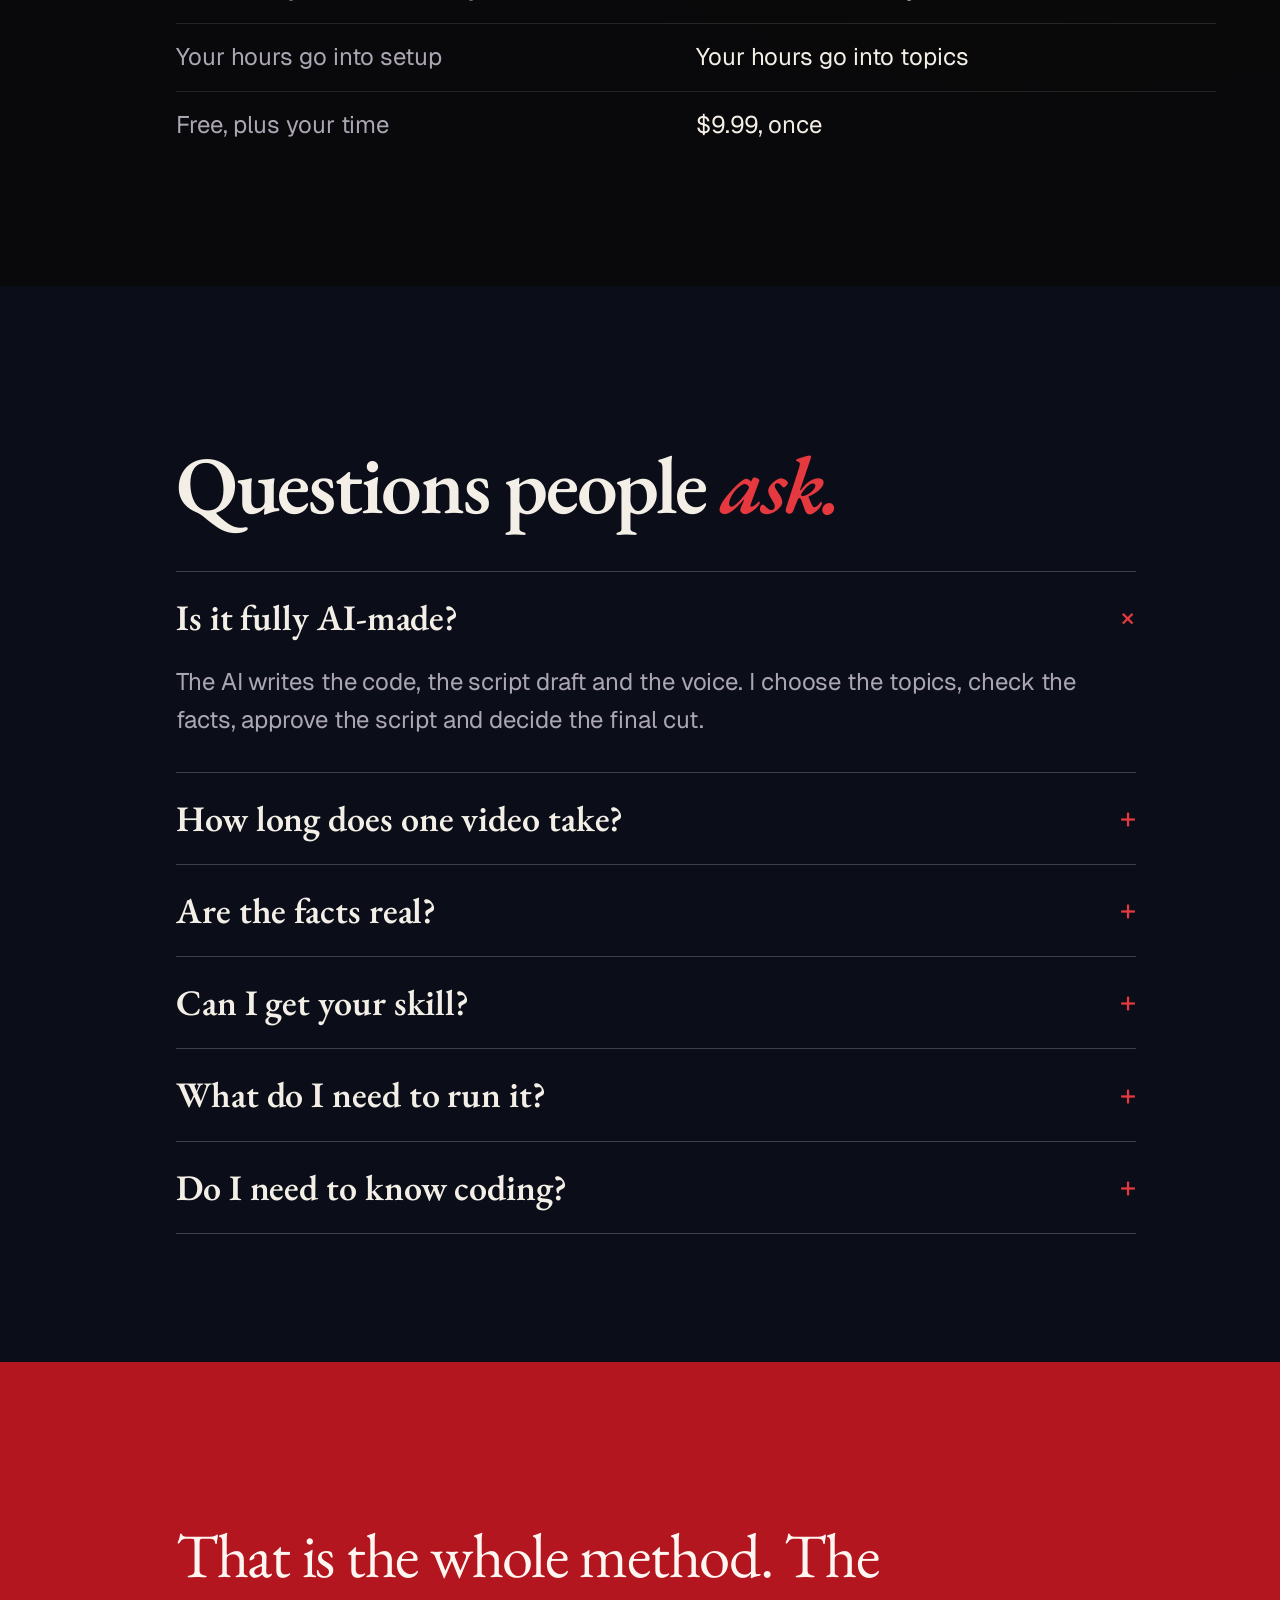
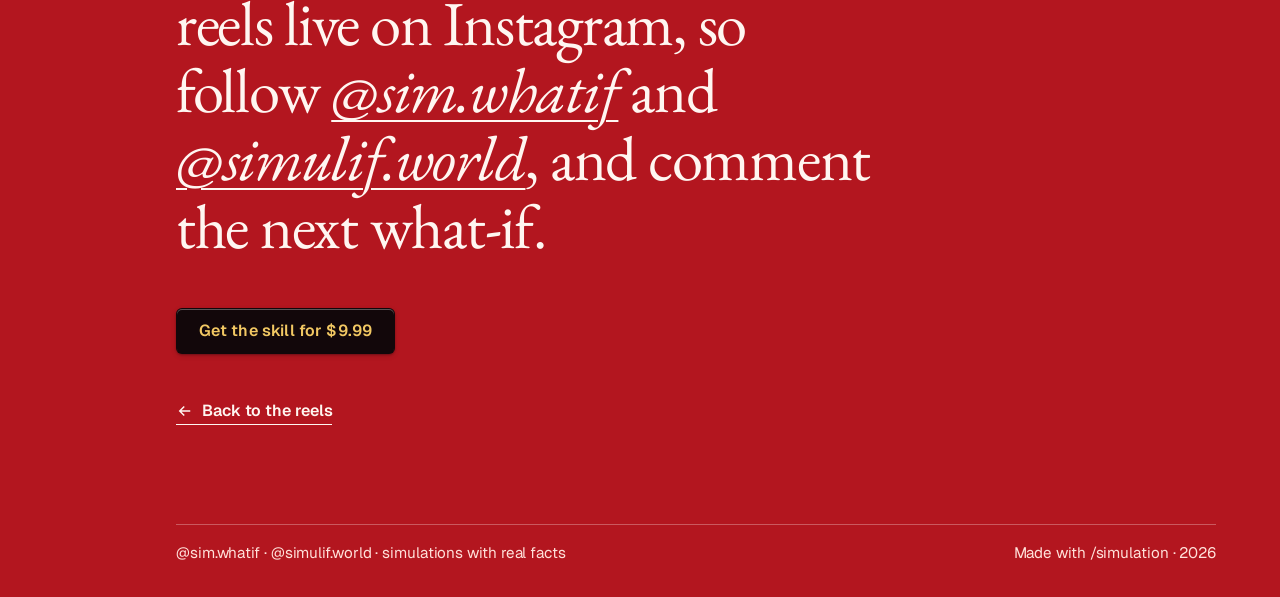
==== commit f345a02d: "commit" ====
--- a/how.html
+++ b/how.html
@@ -270,10 +270,10 @@
           <p class="tag__kind">Claude Code skill · ZIP</p>
           <p class="tag__name">WhatIf Low Poly Video Generator</p>
           <p class="tag__price"><b>$9.99</b><span>one payment<br>instant download</span></p>
-        <p class="tag__next"><span>NEXT VERSION</span> <b>$160</b><br>This launch price ends when it ships.</p>
-          <a class="btn btn--gold" href="https://payhip.com/b/5jLnv" rel="noopener" target="_blank">Get the skill for $9.99</a>
-          <p class="tag__small">Needs Claude Code (paid Claude plan), Node.js 22+, Python 3.10 to 3.13 and ffmpeg. One setup command installs the rest. Sold on Payhip.</p>
-        </aside>
+        <p class="tag__next"><span>Grab fast before changes to</span> <s><b>$160</b></s><br>This launch price ends within hours.</p>
+        <a class="btn btn--gold" href="https://payhip.com/b/5jLnv" rel="noopener" target="_blank">Get the skill for $9.99</a>
+        <!--<p class="tag__small">Needs Claude Code (paid Claude plan), Node.js 22+, Python 3.10 to 3.13 and ffmpeg. One setup command installs the rest. <a href="how.html">See every step first</a>.</p>-->
+      </aside>
       </div>
       <table class="vs" data-sc-in>
         <thead><tr><th scope="col">Build it from the free steps</th><th scope="col">Start with the skill</th></tr></thead>
